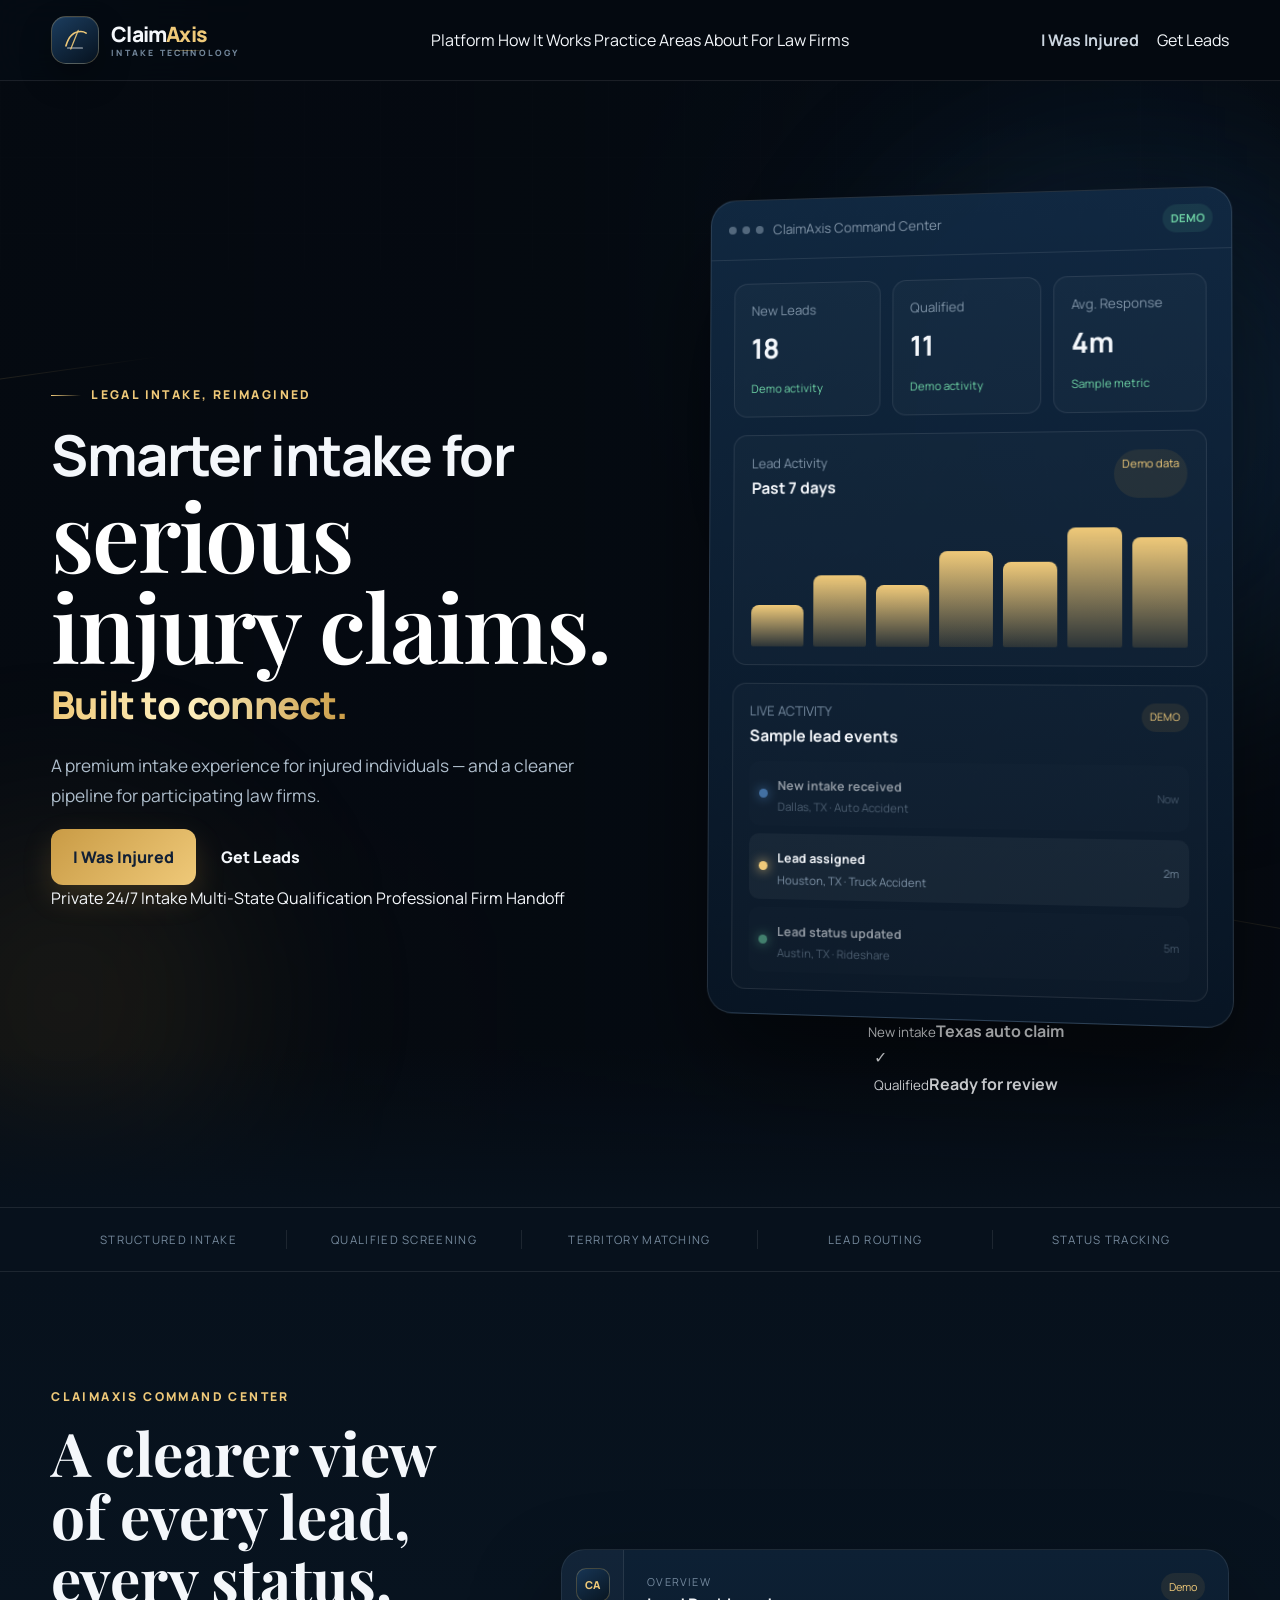
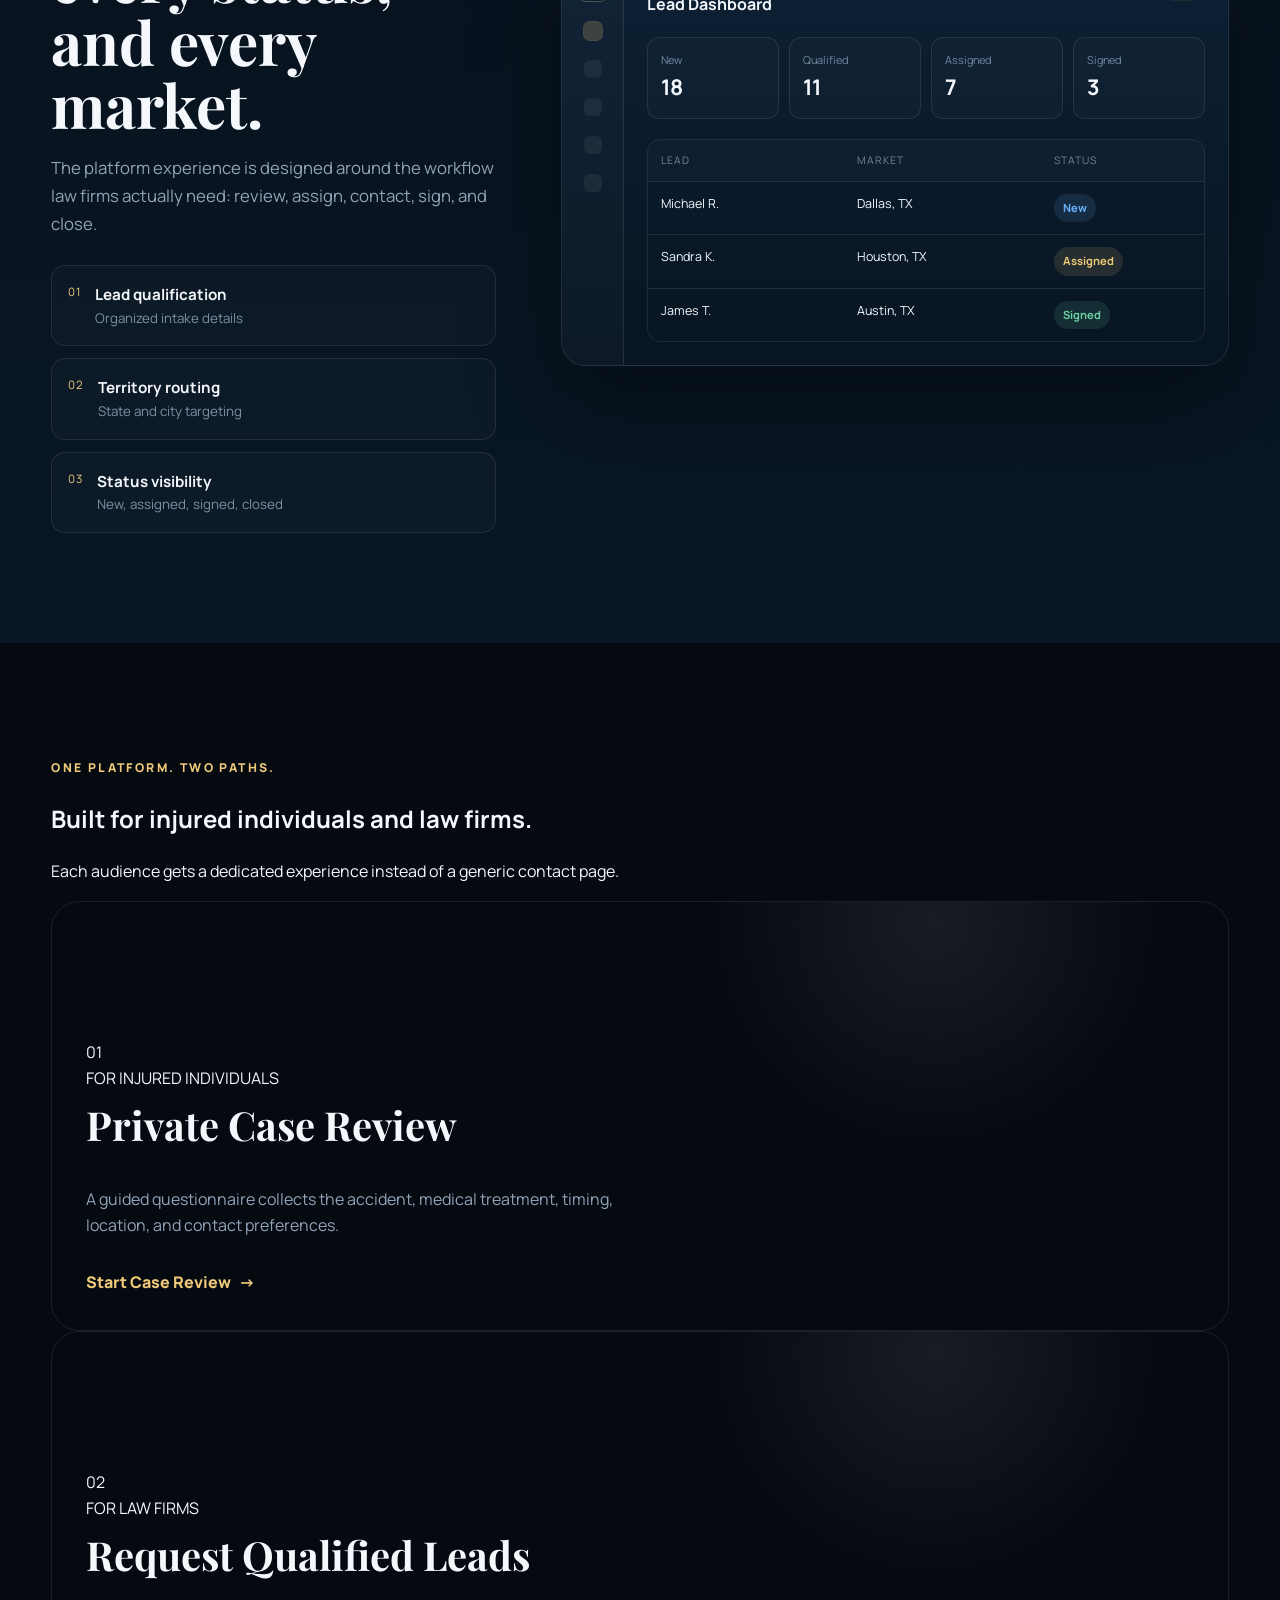
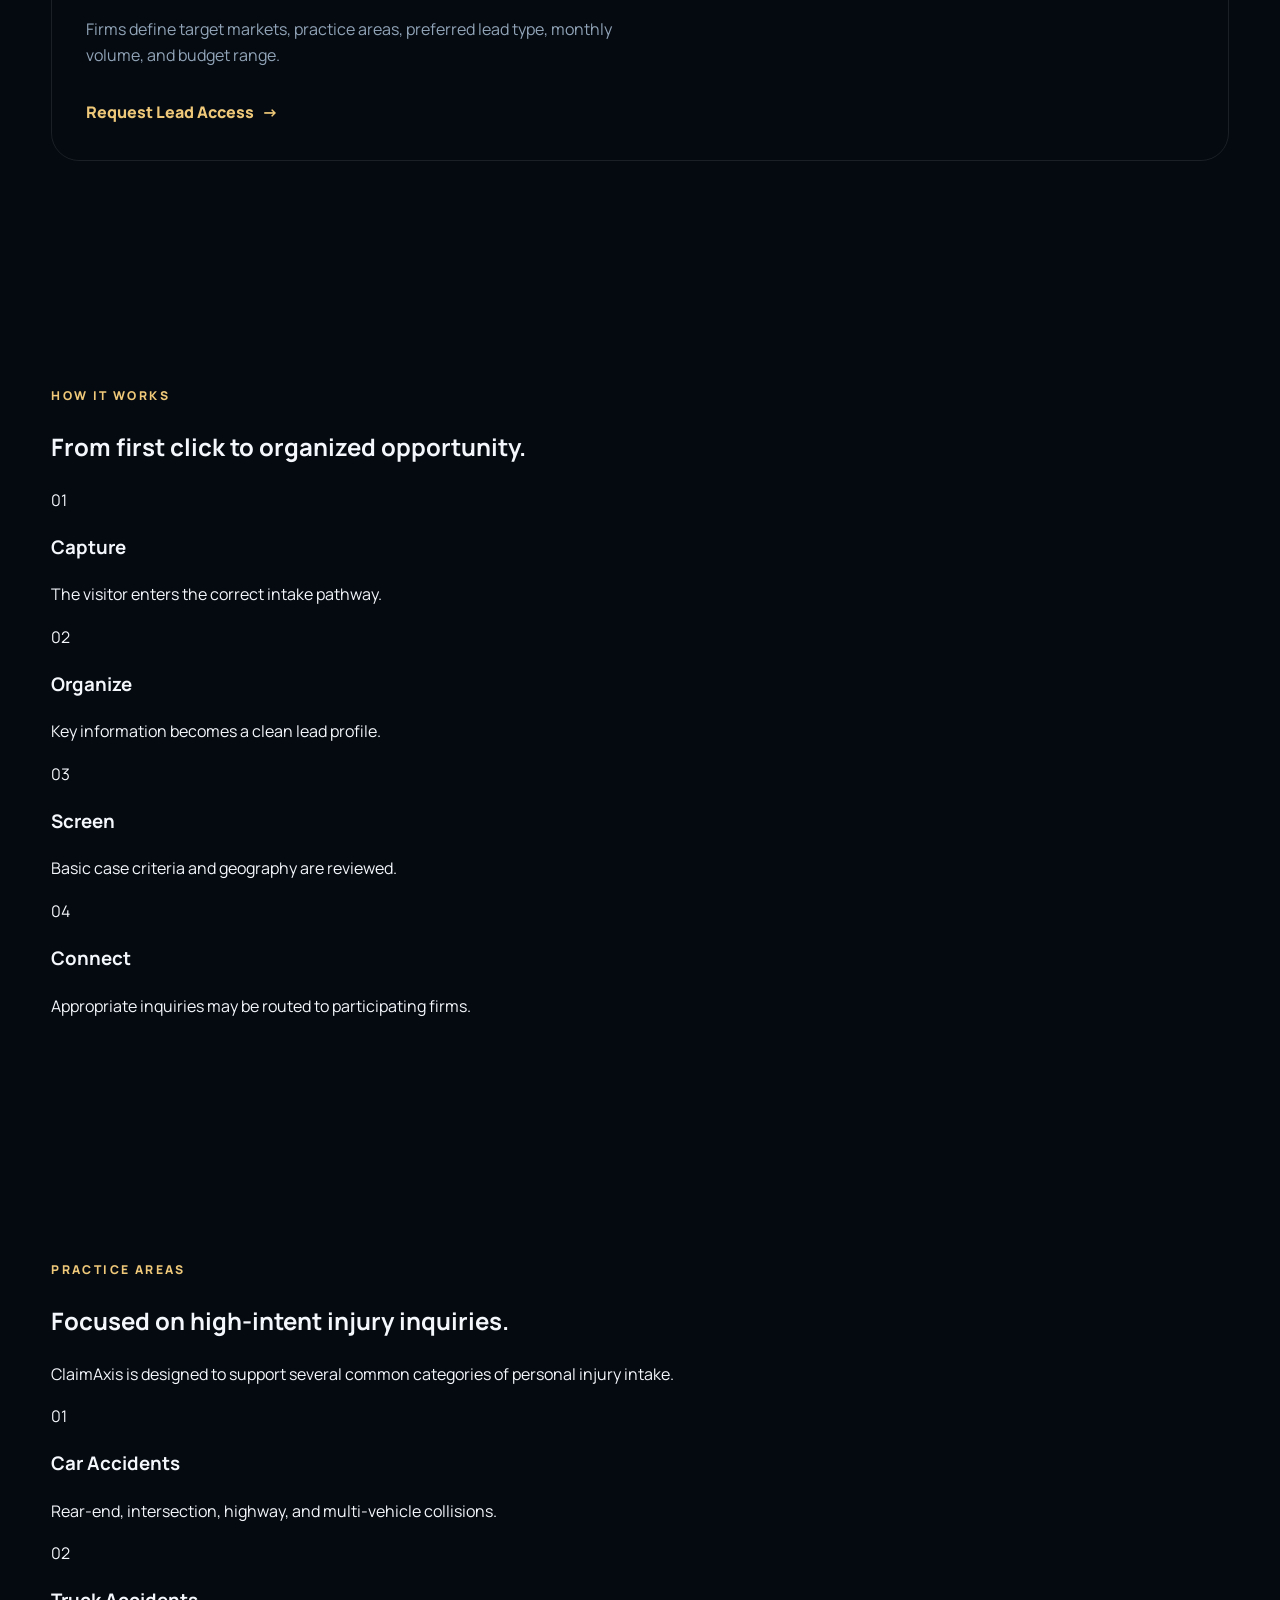
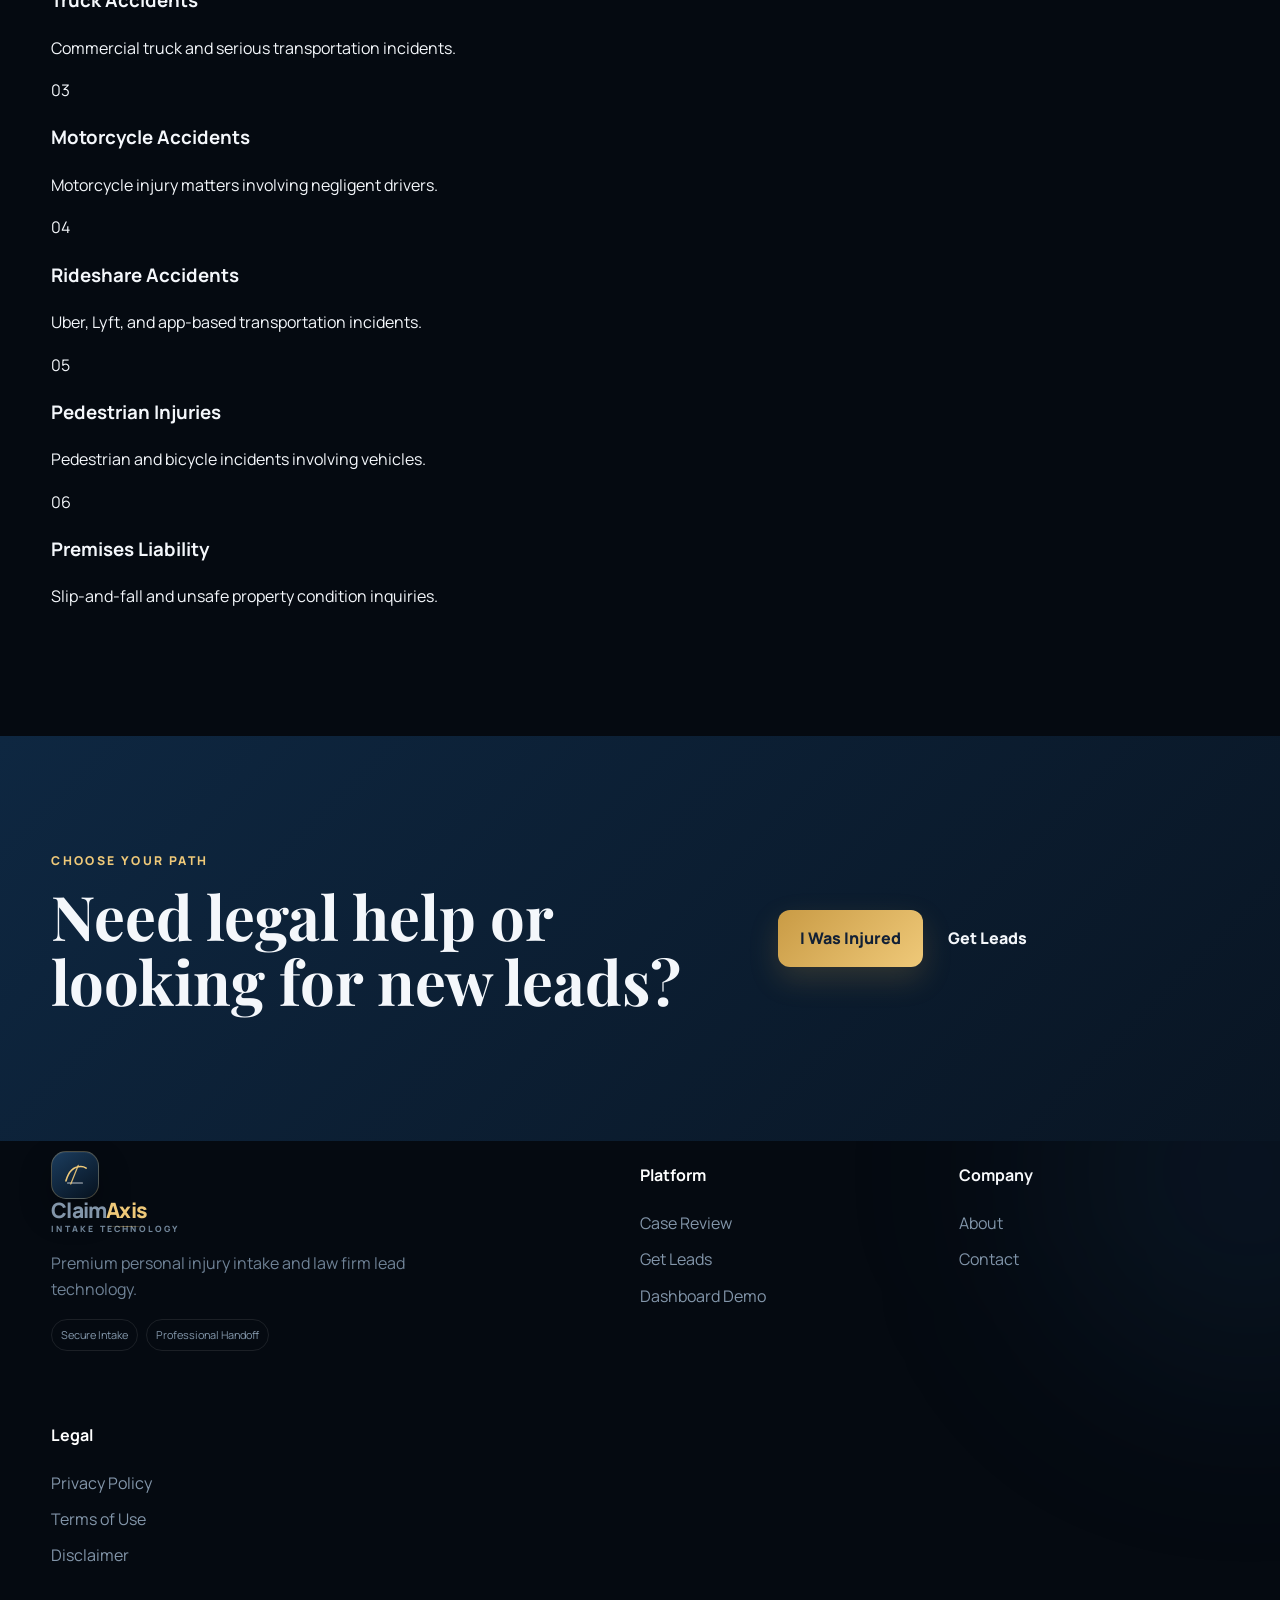
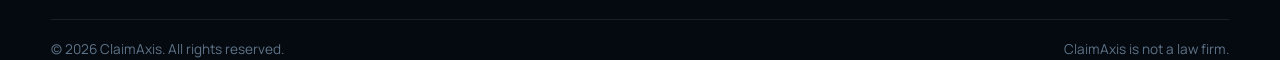
==== index.html @ 07e9a644 "Add files via upload" ====
<!DOCTYPE html>
<html lang="en">
<head>
  <meta charset="UTF-8">
  <meta name="viewport" content="width=device-width, initial-scale=1.0">
  <meta name="description" content="ClaimAxis is a premium personal injury intake and law firm lead platform.">
  <title>ClaimAxis | Intelligent Injury Intake</title>
  <link rel="icon" href="favicon.svg" type="image/svg+xml">
  <link rel="preconnect" href="https://fonts.googleapis.com">
  <link rel="preconnect" href="https://fonts.gstatic.com" crossorigin>
  <link href="https://fonts.googleapis.com/css2?family=Manrope:wght@400;500;600;700;800&family=Playfair+Display:wght@600;700&display=swap" rel="stylesheet">
  <link rel="stylesheet" href="styles.css">
</head>
<body>
  <div class="noise"></div>
  <div class="cursor-glow"></div>

  <header class="header">
    <div class="container nav">
      <a class="brand" href="index.html">
        <span class="brand-mark logo-signature" aria-hidden="true">
          <svg viewBox="0 0 64 64" role="img">
            <path d="M15 43C20 25 29 16 43 16c4 0 7 1 10 3" />
            <path d="M18 47h28" />
            <path d="M38 14 24 49" />
          </svg>
        </span>
        <span class="brand-lockup">
          <span class="brand-name">Claim<span>Axis</span></span>
          <small>INTAKE TECHNOLOGY</small>
        </span>
      </a>

      <nav class="nav-links" id="mainNav">
        <a href="#platform">Platform</a>
        <a href="#how">How It Works</a>
        <a href="#areas">Practice Areas</a>
        <a href="about.html">About</a>
        <a href="get-leads.html">For Law Firms</a>
      </nav>

      <div class="nav-actions">
        <a class="text-link" href="injury-help.html">I Was Injured</a>
        <a class="pill desktop-pill" href="get-leads.html">Get Leads</a>
        <button class="menu-toggle" id="menuToggle" aria-label="Open menu" aria-expanded="false">
          <span></span><span></span><span></span>
        </button>
      </div>
    </div>
  </header>

  <div class="mobile-menu" id="mobileMenu">
    <a href="#platform">Platform</a>
    <a href="#how">How It Works</a>
    <a href="#areas">Practice Areas</a>
    <a href="about.html">About</a>
    <a href="get-leads.html">For Law Firms</a>
    <div class="mobile-menu-actions">
      <a class="btn outline" href="injury-help.html">I Was Injured</a>
      <a class="btn gold" href="get-leads.html">Get Leads</a>
    </div>
  </div>

  <main>
    <section class="hero hero-v6">
      <div class="hero-grid-bg"></div>
      <div class="orb orb-a"></div>
      <div class="orb orb-b"></div>
      <div class="moving-beam beam-a"></div>
      <div class="moving-beam beam-b"></div>

      <div class="container hero-layout">
        <div class="hero-copy reveal">
          <span class="eyebrow">LEGAL INTAKE, REIMAGINED</span>
          <h1 class="hero-title-v7">
            <span class="hero-line-small">Smarter intake for</span>
            <span class="hero-line-serif">serious injury claims.</span>
            <span class="hero-line-accent">Built to connect.</span>
          </h1>
          <p class="hero-sub-v7">
            A premium intake experience for injured individuals — and a cleaner pipeline for participating law firms.
          </p>

          <div class="hero-actions">
            <a class="btn gold" href="injury-help.html">I Was Injured</a>
            <a class="btn glass" href="get-leads.html">Get Leads</a>
          </div>

          <div class="trust-row">
            <span>Private 24/7 Intake</span>
            <span>Multi-State Qualification</span>
            <span>Professional Firm Handoff</span>
          </div>
        </div>

        <div class="hero-product reveal delay-1">
          <div class="dashboard-preview dashboard-preview-v6">
            <div class="preview-top">
              <div class="preview-dots"><i></i><i></i><i></i></div>
              <span>ClaimAxis Command Center</span>
              <b>DEMO</b>
            </div>

            <div class="preview-body">
              <div class="stats">
                <article><small>New Leads</small><strong data-counter="18">0</strong><span>Demo activity</span></article>
                <article><small>Qualified</small><strong data-counter="11">0</strong><span>Demo activity</span></article>
                <article><small>Avg. Response</small><strong>4m</strong><span>Sample metric</span></article>
              </div>

              <div class="analytics-card">
                <div class="analytics-head">
                  <div><small>Lead Activity</small><strong>Past 7 days</strong></div>
                  <span>Demo data</span>
                </div>
                <div class="bars">
                  <i style="height:33%"></i><i style="height:56%"></i><i style="height:48%"></i>
                  <i style="height:74%"></i><i style="height:66%"></i><i style="height:92%"></i><i style="height:84%"></i>
                </div>
              </div>

              <div class="live-feed">
                <div class="feed-head">
                  <div><small>LIVE ACTIVITY</small><strong>Sample lead events</strong></div>
                  <span class="demo-pill">DEMO</span>
                </div>
                <div class="feed-list" id="feedList">
                  <div class="feed-item active">
                    <span class="feed-dot blue"></span>
                    <div><strong>New intake received</strong><small>Dallas, TX · Auto Accident</small></div>
                    <time>Now</time>
                  </div>
                  <div class="feed-item">
                    <span class="feed-dot gold"></span>
                    <div><strong>Lead assigned</strong><small>Houston, TX · Truck Accident</small></div>
                    <time>2m</time>
                  </div>
                  <div class="feed-item">
                    <span class="feed-dot green"></span>
                    <div><strong>Lead status updated</strong><small>Austin, TX · Rideshare</small></div>
                    <time>5m</time>
                  </div>
                </div>
              </div>
            </div>
          </div>

          <div class="float-card fc-1">
            <span class="live-dot"></span>
            <div><small>New intake</small><strong>Texas auto claim</strong></div>
          </div>
          <div class="float-card fc-2">
            <span class="check">✓</span>
            <div><small>Qualified</small><strong>Ready for review</strong></div>
          </div>
        </div>
      </div>
    </section>

    <section class="trust-strip">
      <div class="container trust-grid">
        <span>Structured Intake</span>
        <span>Qualified Screening</span>
        <span>Territory Matching</span>
        <span>Lead Routing</span>
        <span>Status Tracking</span>
      </div>
    </section>

    <section class="section command-section">
      <div class="container command-grid">
        <div class="command-copy reveal">
          <span class="eyebrow">CLAIMAXIS COMMAND CENTER</span>
          <h2>A clearer view of every lead, every status, and every market.</h2>
          <p>
            The platform experience is designed around the workflow law firms actually need: review, assign, contact, sign, and close.
          </p>
          <div class="command-points">
            <div><span>01</span><strong>Lead qualification</strong><small>Organized intake details</small></div>
            <div><span>02</span><strong>Territory routing</strong><small>State and city targeting</small></div>
            <div><span>03</span><strong>Status visibility</strong><small>New, assigned, signed, closed</small></div>
          </div>
        </div>

        <div class="command-window reveal delay-1">
          <div class="command-sidebar">
            <div class="command-logo">CA</div>
            <i class="active"></i><i></i><i></i><i></i><i></i>
          </div>
          <div class="command-main">
            <div class="command-head">
              <div><small>OVERVIEW</small><strong>Lead Dashboard</strong></div>
              <span>Demo</span>
            </div>
            <div class="command-stats">
              <article><small>New</small><strong>18</strong></article>
              <article><small>Qualified</small><strong>11</strong></article>
              <article><small>Assigned</small><strong>7</strong></article>
              <article><small>Signed</small><strong>3</strong></article>
            </div>
            <div class="command-table">
              <div class="command-row head"><span>Lead</span><span>Market</span><span>Status</span></div>
              <div class="command-row"><span>Michael R.</span><span>Dallas, TX</span><b class="status blue">New</b></div>
              <div class="command-row"><span>Sandra K.</span><span>Houston, TX</span><b class="status gold">Assigned</b></div>
              <div class="command-row"><span>James T.</span><span>Austin, TX</span><b class="status green">Signed</b></div>
            </div>
          </div>
        </div>
      </div>
    </section>

    <section id="platform" class="section platform-section">
      <div class="container">
        <div class="section-heading centered reveal">
          <span class="eyebrow">ONE PLATFORM. TWO PATHS.</span>
          <h2>Built for injured individuals and law firms.</h2>
          <p>Each audience gets a dedicated experience instead of a generic contact page.</p>
        </div>

        <div class="paths">
          <article class="path-card path-injured reveal">
            <span class="path-index">01</span>
            <div class="path-kicker">FOR INJURED INDIVIDUALS</div>
            <h3>Private Case Review</h3>
            <p>A guided questionnaire collects the accident, medical treatment, timing, location, and contact preferences.</p>
            <a href="injury-help.html">Start Case Review <span>→</span></a>
          </article>

          <article class="path-card path-firms reveal delay-1">
            <span class="path-index">02</span>
            <div class="path-kicker">FOR LAW FIRMS</div>
            <h3>Request Qualified Leads</h3>
            <p>Firms define target markets, practice areas, preferred lead type, monthly volume, and budget range.</p>
            <a href="get-leads.html">Request Lead Access <span>→</span></a>
          </article>
        </div>
      </div>
    </section>

    <section id="how" class="section process-section">
      <div class="container">
        <div class="section-heading reveal">
          <span class="eyebrow">HOW IT WORKS</span>
          <h2>From first click to organized opportunity.</h2>
        </div>

        <div class="process">
          <article class="reveal"><span>01</span><h3>Capture</h3><p>The visitor enters the correct intake pathway.</p></article>
          <article class="reveal delay-1"><span>02</span><h3>Organize</h3><p>Key information becomes a clean lead profile.</p></article>
          <article class="reveal delay-2"><span>03</span><h3>Screen</h3><p>Basic case criteria and geography are reviewed.</p></article>
          <article class="reveal delay-3"><span>04</span><h3>Connect</h3><p>Appropriate inquiries may be routed to participating firms.</p></article>
        </div>
      </div>
    </section>

    <section id="areas" class="section practice-section">
      <div class="container">
        <div class="section-heading split">
          <div><span class="eyebrow">PRACTICE AREAS</span><h2>Focused on high-intent injury inquiries.</h2></div>
          <p>ClaimAxis is designed to support several common categories of personal injury intake.</p>
        </div>

        <div class="practice-grid">
          <article><span>01</span><h3>Car Accidents</h3><p>Rear-end, intersection, highway, and multi-vehicle collisions.</p></article>
          <article><span>02</span><h3>Truck Accidents</h3><p>Commercial truck and serious transportation incidents.</p></article>
          <article><span>03</span><h3>Motorcycle Accidents</h3><p>Motorcycle injury matters involving negligent drivers.</p></article>
          <article><span>04</span><h3>Rideshare Accidents</h3><p>Uber, Lyft, and app-based transportation incidents.</p></article>
          <article><span>05</span><h3>Pedestrian Injuries</h3><p>Pedestrian and bicycle incidents involving vehicles.</p></article>
          <article><span>06</span><h3>Premises Liability</h3><p>Slip-and-fall and unsafe property condition inquiries.</p></article>
        </div>
      </div>
    </section>

    <section class="section final-cta">
      <div class="container cta-box reveal">
        <div><span class="eyebrow">CHOOSE YOUR PATH</span><h2>Need legal help or looking for new leads?</h2></div>
        <div class="hero-actions">
          <a class="btn gold" href="injury-help.html">I Was Injured</a>
          <a class="btn glass" href="get-leads.html">Get Leads</a>
        </div>
      </div>
    </section>
  </main>

  <footer class="footer footer-v6">
    <div class="container footer-grid">
      <div>
        <a class="brand footer-brand" href="index.html">
          <span class="brand-mark logo-signature" aria-hidden="true">
            <svg viewBox="0 0 64 64"><path d="M15 43C20 25 29 16 43 16c4 0 7 1 10 3"/><path d="M18 47h28"/><path d="M38 14 24 49"/></svg>
          </span>
          <span class="brand-lockup"><span class="brand-name">Claim<span>Axis</span></span><small>INTAKE TECHNOLOGY</small></span>
        </a>
        <p>Premium personal injury intake and law firm lead technology.</p>
        <div class="footer-badges"><span>Secure Intake</span><span>Professional Handoff</span></div>
      </div>
      <div><h4>Platform</h4><a href="case-review.html">Case Review</a><a href="get-leads.html">Get Leads</a><a href="dashboard.html">Dashboard Demo</a></div>
      <div><h4>Company</h4><a href="about.html">About</a><a href="contact.html">Contact</a></div>
      <div><h4>Legal</h4><a href="privacy.html">Privacy Policy</a><a href="terms.html">Terms of Use</a><a href="disclaimer.html">Disclaimer</a></div>
    </div>
    <div class="container footer-bottom"><span>© 2026 ClaimAxis. All rights reserved.</span><span>ClaimAxis is not a law firm.</span></div>
  </footer>

  <script src="main.js"></script>
</body>
</html>
---- styles.css ----
:root{
  --bg:#050a11;
  --bg2:#08131f;
  --panel:#0c1c2d;
  --panel2:#10263d;
  --gold:#c99b45;
  --gold2:#efc979;
  --text:#f4f7fb;
  --muted:#91a4b7;
  --line:rgba(255,255,255,.09);
  --green:#6dd2a4;
  --blue:#6db2ff;
  --purple:#d3a1ff;
}
*{box-sizing:border-box}
html{scroll-behavior:smooth}
body{margin:0;background:var(--bg);color:var(--text);font-family:Manrope,Arial,sans-serif;line-height:1.65;overflow-x:hidden}
a{text-decoration:none;color:inherit}
button,input,select,textarea{font:inherit}
.container{width:min(1180px,92%);margin:auto}
.page-noise{position:fixed;inset:0;pointer-events:none;opacity:.035;z-index:100;background-image:url("data:image/svg+xml,%3Csvg viewBox='0 0 160 160' xmlns='http://www.w3.org/2000/svg'%3E%3Cfilter id='n'%3E%3CfeTurbulence type='fractalNoise' baseFrequency='.8' numOctaves='4' stitchTiles='stitch'/%3E%3C/filter%3E%3Crect width='100%25' height='100%25' filter='url(%23n)' opacity='.75'/%3E%3C/svg%3E")}
.site-header{position:sticky;top:0;z-index:50;background:rgba(5,10,17,.72);backdrop-filter:blur(18px);border-bottom:1px solid var(--line)}
.nav{height:80px;display:flex;align-items:center;justify-content:space-between;gap:24px}
.brand{display:flex;align-items:center;gap:12px}
.brand-symbol{width:44px;height:44px;border-radius:13px;display:grid;place-items:center;background:linear-gradient(145deg,#1b3757,#091521);border:1px solid rgba(239,201,121,.28);color:var(--gold2);font-weight:800;letter-spacing:-1px;box-shadow:0 12px 28px rgba(0,0,0,.3)}
.brand-word{font-size:1.35rem;font-weight:800;letter-spacing:-.6px}
.brand-word span{color:var(--gold2)}
.desktop-nav{display:flex;gap:28px;color:#c4cfdb;font-weight:600}
.desktop-nav a:hover,.text-link:hover{color:var(--gold2)}
.nav-actions{display:flex;align-items:center;gap:18px}
.text-link{color:#cbd5df;font-weight:700}
.pill-btn{padding:11px 17px;border:1px solid rgba(239,201,121,.42);border-radius:999px;color:var(--gold2);font-weight:800}
.hero-v3{position:relative;min-height:850px;display:flex;align-items:center;overflow:hidden;background:
linear-gradient(90deg,rgba(5,10,17,.98),rgba(5,10,17,.74)),
radial-gradient(circle at 78% 18%,rgba(38,91,144,.3),transparent 30%),
radial-gradient(circle at 18% 85%,rgba(201,155,69,.12),transparent 24%)}
.hero-mesh{position:absolute;inset:0;opacity:.18;background-image:linear-gradient(rgba(255,255,255,.03) 1px,transparent 1px),linear-gradient(90deg,rgba(255,255,255,.03) 1px,transparent 1px);background-size:80px 80px;mask-image:linear-gradient(to bottom,black,transparent 90%)}
.hero-line{position:absolute;border-radius:50%;border:1px solid rgba(239,201,121,.12)}
.line-1{width:700px;height:700px;right:-180px;top:70px}
.line-2{width:460px;height:460px;right:-60px;top:190px}
.hero-layout{position:relative;z-index:2;display:grid;grid-template-columns:1.05fr .95fr;gap:65px;align-items:center;padding:100px 0}
.eyebrow{font-size:.76rem;font-weight:800;letter-spacing:2.4px;color:var(--gold2)}
.hero-content h1,.lead-copy h1,.review-copy h1{font-family:"Playfair Display",serif;font-size:clamp(3.6rem,6.5vw,6.4rem);line-height:.98;letter-spacing:-2px;margin:14px 0 26px}
.hero-content p,.lead-copy p,.review-copy p{font-size:1.15rem;color:#b8c6d4;max-width:760px}
.hero-buttons{display:flex;gap:14px;flex-wrap:wrap;margin:30px 0}
.btn{display:inline-flex;align-items:center;justify-content:center;border:0;border-radius:12px;padding:15px 22px;font-weight:800;cursor:pointer;transition:.25s}
.btn:hover{transform:translateY(-3px)}
.btn.gold{background:linear-gradient(135deg,var(--gold),var(--gold2));color:#122035;box-shadow:0 12px 30px rgba(201,155,69,.2)}
.btn.outline{background:rgba(255,255,255,.03);border:1px solid rgba(255,255,255,.14);color:#fff}
.btn.back{background:rgba(255,255,255,.05);color:#d8e2ec}
.full{width:100%}
.hero-trust{display:flex;gap:28px;flex-wrap:wrap;color:#8295a8;font-size:.86rem}
.hero-trust span:before{content:"•";color:var(--gold2);margin-right:8px}
.hero-product{position:relative;min-height:520px;display:grid;place-items:center}
.product-shell{width:min(540px,100%);border-radius:24px;overflow:hidden;background:linear-gradient(180deg,rgba(16,40,65,.96),rgba(7,20,35,.98));border:1px solid rgba(255,255,255,.11);box-shadow:0 45px 100px rgba(0,0,0,.45)}
.product-topbar{display:flex;align-items:center;gap:10px;padding:15px 18px;border-bottom:1px solid var(--line)}
.dot-group{display:flex;gap:6px}.dot-group i{width:8px;height:8px;border-radius:50%;background:#50667c}
.product-topbar span{color:#7f92a5;font-size:.85rem}.product-topbar b{margin-left:auto;font-size:.72rem;color:var(--green);background:rgba(109,210,164,.1);padding:5px 8px;border-radius:999px}
.product-body{padding:24px}
.metric-row{display:grid;grid-template-columns:repeat(3,1fr);gap:12px}
.metric-row article{padding:17px;border:1px solid var(--line);border-radius:14px;background:rgba(255,255,255,.025)}
.metric-row small{display:block;color:#7d91a5}.metric-row strong{display:block;font-size:1.7rem;margin:3px 0}.metric-row span{font-size:.74rem;color:var(--green)}
.chart-panel{margin-top:18px;padding:18px;border:1px solid var(--line);border-radius:14px;background:rgba(255,255,255,.02)}
.chart-head{display:flex;justify-content:space-between;align-items:start}.chart-head small,.chart-head strong{display:block}.chart-head small{color:#7d91a5}.badge{font-size:.7rem;color:var(--gold2);background:rgba(201,155,69,.1);padding:5px 8px;border-radius:999px}
.chart-bars{height:130px;display:flex;align-items:end;gap:10px;margin-top:18px}
.chart-bars i{flex:1;background:linear-gradient(180deg,var(--gold2),rgba(201,155,69,.15));border-radius:8px 8px 2px 2px}
.mini-table{margin-top:18px;border:1px solid var(--line);border-radius:14px;overflow:hidden}
.mini-row{display:grid;grid-template-columns:1.2fr 1fr .8fr;padding:13px 15px;border-bottom:1px solid var(--line);font-size:.86rem}.mini-row:last-child{border-bottom:0}.mini-row.head{background:rgba(255,255,255,.02);color:#6f8397;font-size:.72rem;text-transform:uppercase;letter-spacing:1px}
.status{display:inline-flex;width:max-content;padding:5px 9px;border-radius:999px;font-size:.7rem}.status.blue{background:rgba(109,178,255,.12);color:var(--blue)}.status.gold{background:rgba(239,201,121,.12);color:var(--gold2)}.status.green{background:rgba(109,210,164,.12);color:var(--green)}.status.purple{background:rgba(211,161,255,.12);color:var(--purple)}
.floating-panel{position:absolute;z-index:4;display:flex;align-items:center;gap:12px;padding:14px 17px;border-radius:15px;background:rgba(10,27,45,.9);border:1px solid var(--line);backdrop-filter:blur(16px);box-shadow:0 20px 45px rgba(0,0,0,.35)}
.floating-panel small{display:block;color:#7b8fa3}.floating-panel strong{font-size:.88rem}.fp-1{left:-25px;top:100px}.fp-2{right:-15px;bottom:85px}
.pulse{width:10px;height:10px;border-radius:50%;background:var(--green);box-shadow:0 0 15px var(--green)}.mini-check{width:28px;height:28px;border-radius:50%;display:grid;place-items:center;background:rgba(201,155,69,.13);color:var(--gold2)}
.logo-strip{background:#07111c;border-top:1px solid var(--line);border-bottom:1px solid var(--line)}
.strip-items{display:grid;grid-template-columns:repeat(5,1fr);padding:22px 0}.strip-items span{text-align:center;color:#768a9d;font-size:.74rem;letter-spacing:1.4px;text-transform:uppercase;border-right:1px solid var(--line)}.strip-items span:last-child{border-right:0}
.section{padding:110px 0}
.platform-v3{background:linear-gradient(180deg,#091522,#0b1d2f)}
.process-v3{background:#06101a}
.practice-v3{background:linear-gradient(180deg,#081522,#0b1b2b)}
.section-title{max-width:820px;margin-bottom:55px}.section-title.centered{text-align:center;margin-left:auto;margin-right:auto}.section-title h2,.cta-box h2{font-family:"Playfair Display",serif;font-size:clamp(2.6rem,4.8vw,4.4rem);line-height:1.05;margin:12px 0 18px}.section-title p{color:var(--muted)}
.section-title.split{max-width:none;display:grid;grid-template-columns:1.15fr .85fr;gap:70px;align-items:end}.section-title.split p{margin:0}
.split-paths{display:grid;grid-template-columns:1fr 1fr;gap:24px}
.path-card{position:relative;min-height:430px;border-radius:28px;padding:34px;display:flex;flex-direction:column;justify-content:flex-end;overflow:hidden;border:1px solid var(--line)}
.path-card:before{content:"";position:absolute;inset:0;background:radial-gradient(circle at 75% 5%,rgba(255,255,255,.08),transparent 25%)}
.path-card.injured{background:linear-gradient(145deg,#12304d,#091a2b)}.path-card.firms{background:linear-gradient(145deg,#272118,#111720)}
.path-number{position:absolute;right:30px;top:28px;color:#5f7489}.path-chip{position:absolute;left:30px;top:30px;color:var(--gold2);font-size:.72rem;letter-spacing:2px}.path-card h3{font-family:"Playfair Display",serif;font-size:2.5rem;margin:0 0 12px}.path-card p{color:var(--muted);max-width:540px}.path-card a{color:var(--gold2);font-weight:800;margin-top:15px}.path-card a span{margin-left:5px}
.process-rail{display:grid;grid-template-columns:repeat(4,1fr);gap:18px}.process-rail article{padding:28px;border:1px solid var(--line);border-radius:18px;background:rgba(255,255,255,.02)}.process-rail span{color:var(--gold2);font-size:.72rem;letter-spacing:2px}.process-rail h3{margin:58px 0 10px}.process-rail p{color:var(--muted)}
.practice-cards{display:grid;grid-template-columns:repeat(3,1fr);gap:18px}.practice-cards article{min-height:210px;padding:26px;border:1px solid var(--line);border-radius:18px;background:linear-gradient(180deg,rgba(255,255,255,.025),rgba(255,255,255,.01))}.practice-cards span{color:var(--gold2);font-size:.72rem;letter-spacing:2px}.practice-cards h3{margin:68px 0 8px}.practice-cards p{color:var(--muted);font-size:.92rem}
.final-cta{background:linear-gradient(135deg,#0e2741,#091523)}.cta-box{display:grid;grid-template-columns:1.2fr .8fr;gap:50px;align-items:center}
.site-footer{background:#03070d;border-top:1px solid var(--line);padding:65px 0 22px}.footer-grid{display:grid;grid-template-columns:2fr 1fr 1fr;gap:50px}.footer-grid h4{color:#fff}.footer-grid a{display:block;color:#8396aa;margin:10px 0}.footer-grid p{color:#6f8296;max-width:440px}.footer-bottom{border-top:1px solid var(--line);margin-top:40px;padding-top:18px;display:flex;justify-content:space-between;color:#5f7488;font-size:.85rem}

/* Inner pages */
.inner{background:radial-gradient(circle at 80% 5%,rgba(35,90,144,.18),transparent 28%),#050a11}
.lead-page-v3,.review-page-v3{min-height:100vh}
.lead-hero-v3,.review-hero-v3{position:relative;padding:90px 0}
.lead-glow{position:absolute;width:550px;height:550px;border-radius:50%;background:rgba(37,90,143,.17);filter:blur(100px);right:-150px;top:20px}
.lead-layout,.review-layout{position:relative;display:grid;grid-template-columns:.85fr 1.15fr;gap:65px;align-items:start}
.benefit-list{display:grid;gap:13px;margin:30px 0}.benefit-list div{color:#c0ccd8}.benefit-list span{color:var(--gold2);margin-right:8px}
.contact-card{margin-top:38px;padding:22px;border-left:2px solid var(--gold);background:rgba(255,255,255,.025)}.contact-card small,.contact-card strong,.contact-card a{display:block}.contact-card small{color:#7f93a8}.contact-card a{color:var(--gold2);margin-top:5px}
.form-panel,.wizard-panel{background:linear-gradient(180deg,rgba(15,36,59,.98),rgba(7,22,38,.98));border:1px solid var(--line);border-radius:28px;padding:32px;box-shadow:0 45px 100px rgba(0,0,0,.4)}
.form-kicker{font-size:.72rem;letter-spacing:2px;color:var(--gold2)}.form-panel h2,.form-step h2{font-family:"Playfair Display",serif;font-size:2.25rem;margin:10px 0 24px}
.form-grid{display:grid;grid-template-columns:1fr 1fr;gap:0 15px}
label{display:block;margin-bottom:17px;color:#cbd7e3;font-weight:600}
input,select,textarea{width:100%;margin-top:8px;background:#081726;border:1px solid rgba(255,255,255,.11);color:#fff;border-radius:12px;padding:14px}
input:focus,select:focus,textarea:focus{outline:3px solid rgba(201,155,69,.14);border-color:var(--gold)}
.fine-print{font-size:.76rem;color:#708397}
.success-box{display:none;text-align:center;padding:44px 10px}.success-box>div{width:68px;height:68px;border-radius:50%;display:grid;place-items:center;background:rgba(109,210,164,.12);color:var(--green);font-size:2rem;margin:auto}
.wizard-top{display:flex;justify-content:space-between;align-items:start}.wizard-top small{display:block;color:#7f93a8}.wizard-top strong{display:block}.wizard-top>span{color:var(--gold2);font-weight:800}
.progress{height:8px;background:rgba(255,255,255,.06);border-radius:999px;margin:15px 0 28px;overflow:hidden}.progress i{display:block;height:100%;width:14%;background:linear-gradient(90deg,var(--gold),var(--gold2));transition:.3s}
.form-step{display:none}.form-step.active{display:block}
.choice-grid{display:grid;grid-template-columns:repeat(2,1fr);gap:14px}.choice-grid.two{grid-template-columns:repeat(2,1fr)}.choice-grid input{position:absolute;opacity:0}.choice-grid span{display:block;padding:16px;border:1px solid var(--line);border-radius:13px;text-align:center;background:rgba(255,255,255,.02);cursor:pointer;font-weight:700}.choice-grid input:checked+span{border-color:var(--gold);background:rgba(201,155,69,.11);color:var(--gold2)}
.consent{display:flex;gap:10px;color:#aebdcc;font-size:.9rem}.consent input{width:auto;margin-top:5px}
.wizard-actions{display:flex;justify-content:space-between;gap:12px;margin-top:22px}#prevBtn{visibility:hidden}#submitBtn{display:none;margin-left:auto}

/* Dashboard */
.dashboard{display:grid;grid-template-columns:250px 1fr;min-height:100vh;background:#06101a}
.sidebar{padding:28px 22px;border-right:1px solid var(--line);background:#081522}.sidebar nav{display:grid;gap:8px;margin-top:50px}.sidebar nav a{padding:12px 14px;border-radius:10px;color:#8498ac}.sidebar nav a.active,.sidebar nav a:hover{background:rgba(255,255,255,.05);color:#fff}
.dash-main{padding:38px}.dash-header{display:flex;justify-content:space-between;align-items:center}.dash-header small{color:var(--gold2);letter-spacing:2px}.dash-header h1{margin:5px 0}
.dash-stats{display:grid;grid-template-columns:repeat(4,1fr);gap:16px;margin:30px 0}.dash-stats article{padding:22px;border:1px solid var(--line);border-radius:16px;background:#0b1d30}.dash-stats small,.dash-stats span{display:block;color:#7d92a6}.dash-stats strong{display:block;font-size:2rem;margin:5px 0}
.dash-content{display:grid;grid-template-columns:1.4fr .6fr;gap:18px}.activity-card,.territory-card,.lead-card{padding:24px;border:1px solid var(--line);border-radius:18px;background:#0a1a2b}.dash-card-head{display:flex;justify-content:space-between;align-items:start}.dash-card-head small{color:var(--gold2);letter-spacing:1.5px}.dash-card-head h2{margin:4px 0}.dash-card-head>span{color:#7c91a5}
.big-chart{height:230px;display:flex;align-items:end;gap:14px;margin-top:20px}.big-chart i{flex:1;background:linear-gradient(180deg,var(--gold2),rgba(201,155,69,.12));border-radius:9px 9px 2px 2px}
.territory-list{display:grid;gap:18px;margin-top:25px}.territory-list div{display:flex;justify-content:space-between;padding-bottom:14px;border-bottom:1px solid var(--line)}.territory-list span{color:#8da1b5}.territory-list strong{color:var(--gold2)}
.lead-card{margin-top:18px}.dash-card-head button{background:transparent;border:1px solid var(--line);color:#fff;padding:9px 13px;border-radius:9px}.dash-table{margin-top:15px}.dash-row{display:grid;grid-template-columns:1.2fr 1fr 1fr .8fr .8fr;padding:14px;border-bottom:1px solid var(--line)}.dash-row.head{color:#74899e;font-size:.78rem;text-transform:uppercase;letter-spacing:1px}

/* Motion */
.reveal{opacity:0;transform:translateY(22px);transition:opacity .8s ease,transform .8s ease}.reveal.visible{opacity:1;transform:none}.delay-1{transition-delay:.12s}.delay-2{transition-delay:.24s}.delay-3{transition-delay:.36s}

@media(max-width:900px){
  .desktop-nav{display:none}
  .hero-layout,.lead-layout,.review-layout,.cta-box,.section-title.split{grid-template-columns:1fr}
  .split-paths,.process-rail,.practice-cards{grid-template-columns:repeat(2,1fr)}
  .strip-items{grid-template-columns:repeat(2,1fr)}
  .hero-product{margin-top:20px}
  .dashboard{grid-template-columns:1fr}.sidebar{display:none}.dash-stats{grid-template-columns:repeat(2,1fr)}.dash-content{grid-template-columns:1fr}
}
@media(max-width:620px){
  .nav-actions .text-link{display:none}
  .hero-v3{min-height:auto}.hero-layout{padding-top:70px}
  .hero-content h1,.lead-copy h1,.review-copy h1{font-size:3.15rem}
  .hero-buttons .btn{width:100%}
  .split-paths,.process-rail,.practice-cards,.form-grid,.choice-grid,.choice-grid.two,.footer-grid,.dash-stats{grid-template-columns:1fr}
  .strip-items{grid-template-columns:1fr}.strip-items span{border-right:0;border-bottom:1px solid var(--line);padding:10px}
  .floating-panel{display:none}
  .metric-row{grid-template-columns:1fr}
  .footer-bottom{flex-direction:column;gap:8px}
  .dash-main{padding:20px}.dash-row{grid-template-columns:1.2fr 1fr .8fr}.dash-row span:nth-child(3),.dash-row span:nth-child(5){display:none}
}


/* V4 refinements */
body{background:#050a11}
.cursor-glow{position:fixed;width:260px;height:260px;border-radius:50%;background:rgba(68,129,190,.08);filter:blur(70px);pointer-events:none;z-index:0;transform:translate(-50%,-50%)}
.header{position:sticky;top:0;z-index:50;background:rgba(5,10,17,.72);backdrop-filter:blur(18px);border-bottom:1px solid var(--line)}
.hero{position:relative;min-height:860px;display:flex;align-items:center;overflow:hidden;background:linear-gradient(90deg,rgba(5,10,17,.99),rgba(5,10,17,.76)),radial-gradient(circle at 78% 18%,rgba(38,91,144,.32),transparent 30%),radial-gradient(circle at 18% 85%,rgba(201,155,69,.13),transparent 24%)}
.hero-grid-bg{position:absolute;inset:0;opacity:.16;background-image:linear-gradient(rgba(255,255,255,.03) 1px,transparent 1px),linear-gradient(90deg,rgba(255,255,255,.03) 1px,transparent 1px);background-size:76px 76px;mask-image:linear-gradient(to bottom,black,transparent 90%)}
.orb{position:absolute;border-radius:50%;filter:blur(95px)}.orb-a{width:520px;height:520px;background:rgba(35,90,144,.22);right:-120px;top:90px}.orb-b{width:350px;height:350px;background:rgba(201,155,69,.1);left:-110px;bottom:30px}
.hero-layout{position:relative;z-index:2;display:grid;grid-template-columns:1.05fr .95fr;gap:70px;align-items:center;padding:110px 0}
.dashboard-preview{width:min(550px,100%);border-radius:26px;overflow:hidden;background:linear-gradient(180deg,rgba(16,40,65,.97),rgba(7,20,35,.99));border:1px solid rgba(255,255,255,.12);box-shadow:0 50px 110px rgba(0,0,0,.48)}
.preview-top{display:flex;align-items:center;gap:10px;padding:16px 18px;border-bottom:1px solid var(--line)}.preview-dots{display:flex;gap:6px}.preview-dots i{width:8px;height:8px;border-radius:50%;background:#53687d}.preview-top span{color:#8093a6;font-size:.84rem}.preview-top b{margin-left:auto;color:var(--green);font-size:.7rem;background:rgba(109,210,164,.1);padding:5px 8px;border-radius:999px}
.preview-body{padding:24px}.stats{display:grid;grid-template-columns:repeat(3,1fr);gap:12px}.stats article{padding:17px;border:1px solid var(--line);border-radius:14px;background:rgba(255,255,255,.025)}.stats small{display:block;color:#7d91a5}.stats strong{display:block;font-size:1.75rem;margin:3px 0}.stats span{font-size:.72rem;color:var(--green)}
.analytics-card{margin-top:18px;padding:18px;border:1px solid var(--line);border-radius:14px;background:rgba(255,255,255,.02)}.analytics-head{display:flex;justify-content:space-between}.analytics-head small,.analytics-head strong{display:block}.analytics-head small{color:#7d91a5}.analytics-head span{color:var(--gold2);font-size:.7rem;background:rgba(201,155,69,.1);padding:5px 8px;border-radius:999px}
.bars{height:130px;display:flex;align-items:end;gap:10px;margin-top:18px}.bars i{flex:1;background:linear-gradient(180deg,var(--gold2),rgba(201,155,69,.15));border-radius:8px 8px 2px 2px;animation:barRise 1.1s ease both}
@keyframes barRise{from{height:0}}
.preview-table{margin-top:18px;border:1px solid var(--line);border-radius:14px;overflow:hidden}.p-row{display:grid;grid-template-columns:1.2fr 1fr .8fr;padding:13px 15px;border-bottom:1px solid var(--line);font-size:.85rem}.p-row:last-child{border-bottom:0}.p-row.head{background:rgba(255,255,255,.02);color:#6f8397;font-size:.7rem;text-transform:uppercase;letter-spacing:1px}
.trust-strip{background:#07111c;border-top:1px solid var(--line);border-bottom:1px solid var(--line)}.trust-grid{display:grid;grid-template-columns:repeat(5,1fr);padding:22px 0}.trust-grid span{text-align:center;color:#768a9d;font-size:.72rem;letter-spacing:1.3px;text-transform:uppercase;border-right:1px solid var(--line)}.trust-grid span:last-child{border-right:0}
.proof-section{background:#06101a}.proof-grid{display:grid;grid-template-columns:1fr 1fr;gap:60px;align-items:center}.proof-copy h2{font-family:"Playfair Display",serif;font-size:clamp(2.5rem,4vw,4rem);line-height:1.05}.proof-copy p{color:var(--muted);margin-bottom:28px}.proof-stack{display:grid;grid-template-columns:1fr 1fr;gap:16px}.proof-stack article{padding:24px;border:1px solid var(--line);border-radius:18px;background:linear-gradient(180deg,rgba(255,255,255,.03),rgba(255,255,255,.015))}.proof-stack small{display:block;color:#7e92a6}.proof-stack strong{display:block;margin-top:7px}
.about-hero,.contact-hero{padding:120px 0;min-height:70vh;display:flex;align-items:center}.about-layout,.contact-layout{display:grid;grid-template-columns:1fr 1fr;gap:70px}.about-layout h1,.contact-layout h1{font-family:"Playfair Display",serif;font-size:clamp(3rem,5vw,5.3rem);line-height:1.02}.about-layout p,.contact-layout p{color:var(--muted);font-size:1.1rem}.contact-panel{padding:30px;border:1px solid var(--line);border-radius:20px;background:linear-gradient(180deg,rgba(255,255,255,.035),rgba(255,255,255,.015))}.contact-panel small,.contact-panel strong,.contact-panel a{display:block}.contact-panel a{font-size:1.25rem;color:var(--gold2);margin-top:6px}.contact-panel hr{border:0;border-top:1px solid var(--line);margin:25px 0}
@media(max-width:900px){.hero-layout,.proof-grid,.about-layout,.contact-layout{grid-template-columns:1fr}.proof-stack{grid-template-columns:1fr 1fr}}
@media(max-width:620px){.trust-grid{grid-template-columns:1fr}.trust-grid span{border-right:0;border-bottom:1px solid var(--line);padding:10px}.stats{grid-template-columns:1fr}.proof-stack{grid-template-columns:1fr}}


/* =========================
   V5 MOBILE-FIRST REFINEMENTS
   ========================= */
.menu-toggle{
  display:none;
  width:44px;
  height:44px;
  padding:10px;
  border:1px solid var(--line);
  border-radius:12px;
  background:rgba(255,255,255,.035);
  cursor:pointer;
}
.menu-toggle span{
  display:block;
  height:2px;
  margin:5px 0;
  background:#fff;
  border-radius:99px;
  transition:.25s ease;
}
.menu-toggle.active span:nth-child(1){transform:translateY(7px) rotate(45deg)}
.menu-toggle.active span:nth-child(2){opacity:0}
.menu-toggle.active span:nth-child(3){transform:translateY(-7px) rotate(-45deg)}

.mobile-menu{
  position:fixed;
  top:80px;
  left:0;
  right:0;
  z-index:49;
  padding:18px 4% 24px;
  background:rgba(5,10,17,.98);
  backdrop-filter:blur(20px);
  border-bottom:1px solid var(--line);
  transform:translateY(-120%);
  opacity:0;
  pointer-events:none;
  transition:.3s ease;
}
.mobile-menu.open{
  transform:translateY(0);
  opacity:1;
  pointer-events:auto;
}
.mobile-menu>a{
  display:block;
  padding:15px 4px;
  border-bottom:1px solid var(--line);
  color:#dce5ee;
  font-weight:700;
}
.mobile-menu-actions{
  display:grid;
  grid-template-columns:1fr 1fr;
  gap:12px;
  margin-top:18px;
}

@media(max-width:900px){
  .nav{height:72px}
  .header{min-height:72px}
  .mobile-menu{top:72px}
  .nav-links{display:none!important}
  .menu-toggle{display:block}
  .desktop-pill{display:none}
  .brand-word{font-size:1.15rem}
  .brand-mark{width:40px;height:40px}

  .hero{min-height:auto}
  .hero-layout{
    grid-template-columns:1fr;
    gap:42px;
    padding:76px 0 72px;
  }
  .hero-copy{
    text-align:left;
  }
  .hero-copy h1{
    font-size:clamp(3rem,11vw,4.8rem);
    line-height:1.02;
    letter-spacing:-1.4px;
  }
  .hero-copy p{
    font-size:1.05rem;
    line-height:1.75;
  }
  .hero-product{
    min-height:auto;
    width:100%;
  }
  .dashboard-preview{
    width:100%;
    transform:none;
  }
  .float-card{display:none!important}

  .trust-row{
    display:grid;
    grid-template-columns:1fr;
    gap:8px;
    margin-top:22px;
  }
  .trust-row span{
    display:flex;
    align-items:center;
  }
  .hero-actions{
    display:grid;
    grid-template-columns:1fr 1fr;
    width:100%;
  }
  .hero-actions .btn{width:100%}

  .section{padding:82px 0}
  .paths,
  .process,
  .practice-grid,
  .proof-grid,
  .cta-box,
  .footer-grid{
    grid-template-columns:1fr!important;
  }
  .path-card{min-height:360px}
  .section-heading.split{
    grid-template-columns:1fr!important;
    gap:18px;
  }
  .proof-stack{grid-template-columns:1fr 1fr}
  .cta-box{gap:24px}
  .cta-box .hero-actions{margin:0}
}

@media(max-width:620px){
  .container{width:min(92%, 680px)}
  .nav-actions .text-link{display:none}
  .hero-layout{padding-top:56px}
  .hero-copy h1{
    font-size:2.85rem;
    line-height:1.05;
    margin-top:16px;
  }
  .eyebrow{
    font-size:.68rem;
    letter-spacing:2px;
  }
  .hero-actions{
    grid-template-columns:1fr;
  }
  .hero-actions .btn{
    min-height:58px;
    font-size:1rem;
  }
  .trust-row{
    font-size:.92rem;
    line-height:1.5;
  }

  .preview-body{padding:16px}
  .preview-top{padding:13px 14px}
  .preview-top span{font-size:.75rem}
  .stats{grid-template-columns:repeat(3,1fr)!important;gap:8px}
  .stats article{padding:12px 9px}
  .stats small{font-size:.66rem}
  .stats strong{font-size:1.35rem}
  .stats span{font-size:.6rem}
  .analytics-card{padding:14px}
  .bars{height:105px;gap:7px}
  .p-row{font-size:.72rem;padding:11px 10px}
  .p-row.head{font-size:.62rem}

  .trust-grid{grid-template-columns:1fr 1fr!important}
  .trust-grid span{
    border-bottom:1px solid var(--line);
    border-right:0!important;
    padding:13px 6px;
    font-size:.63rem;
  }

  .section-heading h2,
  .cta-box h2,
  .proof-copy h2{
    font-size:2.35rem;
  }
  .path-card{
    min-height:325px;
    padding:26px;
  }
  .path-card h3{font-size:2rem}
  .process article{min-height:220px}
  .practice-grid article{min-height:190px}
  .proof-stack{grid-template-columns:1fr}
  .mobile-menu-actions{grid-template-columns:1fr}
  .footer-bottom{flex-direction:column;gap:8px}
}


/* =========================
   V6 SAAS EXPERIENCE
   ========================= */
.logo-premium{
  position:relative;
  display:flex;
  align-items:center;
  justify-content:center;
  gap:1px;
  overflow:hidden;
}
.logo-premium b{font-size:.72rem;letter-spacing:-1px}
.axis-line{
  position:absolute;
  width:2px;
  height:28px;
  background:linear-gradient(180deg,transparent,var(--gold2),transparent);
  transform:rotate(22deg);
  opacity:.8;
}
.hero-v6:after{
  content:"";
  position:absolute;
  inset:auto 0 0;
  height:160px;
  background:linear-gradient(transparent,#07111c);
  pointer-events:none;
}
.moving-beam{
  position:absolute;
  width:420px;
  height:1px;
  background:linear-gradient(90deg,transparent,rgba(239,201,121,.5),transparent);
  filter:blur(.2px);
  opacity:.3;
  animation:beamMove 10s linear infinite;
}
.beam-a{top:27%;left:-20%;transform:rotate(-8deg)}
.beam-b{bottom:24%;right:-20%;transform:rotate(10deg);animation-delay:-4s}
@keyframes beamMove{
  0%{transform:translateX(-10%) rotate(-8deg)}
  50%{transform:translateX(160%) rotate(-8deg)}
  100%{transform:translateX(-10%) rotate(-8deg)}
}
.dashboard-preview-v6{transform:perspective(1200px) rotateY(-5deg) rotateX(1deg)}
.live-feed{
  margin-top:18px;
  padding:17px;
  border:1px solid var(--line);
  border-radius:14px;
  background:rgba(255,255,255,.02);
}
.feed-head{display:flex;justify-content:space-between;align-items:start;margin-bottom:12px}
.feed-head small,.feed-head strong{display:block}
.feed-head small{color:#73889d}
.demo-pill{font-size:.65rem;color:var(--gold2);padding:5px 8px;border-radius:999px;background:rgba(201,155,69,.1)}
.feed-list{display:grid;gap:8px}
.feed-item{
  display:grid;
  grid-template-columns:auto 1fr auto;
  gap:10px;
  align-items:center;
  padding:10px;
  border-radius:10px;
  background:rgba(255,255,255,.018);
  opacity:.55;
  transition:.3s;
}
.feed-item.active{opacity:1;background:rgba(255,255,255,.045)}
.feed-item small{display:block;color:#7c90a4;font-size:.72rem}
.feed-item strong{font-size:.78rem}
.feed-item time{font-size:.68rem;color:#6f8397}
.feed-dot{width:9px;height:9px;border-radius:50%}
.feed-dot.blue{background:var(--blue);box-shadow:0 0 12px var(--blue)}
.feed-dot.gold{background:var(--gold2);box-shadow:0 0 12px var(--gold2)}
.feed-dot.green{background:var(--green);box-shadow:0 0 12px var(--green)}

.command-section{background:linear-gradient(180deg,#07111c,#091725)}
.command-grid{display:grid;grid-template-columns:.8fr 1.2fr;gap:65px;align-items:center}
.command-copy h2{
  font-family:"Playfair Display",serif;
  font-size:clamp(2.6rem,4.7vw,4.5rem);
  line-height:1.05;
  margin:12px 0 18px;
}
.command-copy>p{color:var(--muted);font-size:1.05rem}
.command-points{display:grid;gap:12px;margin-top:28px}
.command-points div{
  display:grid;
  grid-template-columns:auto 1fr;
  gap:0 14px;
  padding:16px;
  border:1px solid var(--line);
  border-radius:14px;
  background:rgba(255,255,255,.02);
}
.command-points span{grid-row:1/3;color:var(--gold2);font-size:.72rem;letter-spacing:1px}
.command-points strong{font-size:.95rem}
.command-points small{color:#7d91a5}

.command-window{
  display:grid;
  grid-template-columns:62px 1fr;
  border-radius:24px;
  overflow:hidden;
  border:1px solid var(--line);
  background:linear-gradient(180deg,#0d2034,#081522);
  box-shadow:0 40px 90px rgba(0,0,0,.38);
}
.command-sidebar{
  display:flex;
  flex-direction:column;
  align-items:center;
  gap:20px;
  padding:18px 0;
  border-right:1px solid var(--line);
  background:rgba(255,255,255,.018);
}
.command-logo{
  width:34px;height:34px;border-radius:10px;display:grid;place-items:center;
  background:linear-gradient(145deg,#173554,#081521);
  color:var(--gold2);font-size:.68rem;font-weight:800;
  border:1px solid rgba(239,201,121,.25)
}
.command-sidebar i{width:18px;height:18px;border-radius:6px;background:rgba(255,255,255,.06)}
.command-sidebar i.active{background:rgba(239,201,121,.2);box-shadow:0 0 0 1px rgba(239,201,121,.25)}
.command-main{padding:23px}
.command-head{display:flex;justify-content:space-between;align-items:start}
.command-head small,.command-head strong{display:block}
.command-head small{color:#758a9f;letter-spacing:1.2px;font-size:.68rem}
.command-head span{font-size:.68rem;color:var(--gold2);background:rgba(201,155,69,.1);padding:5px 8px;border-radius:999px}
.command-stats{display:grid;grid-template-columns:repeat(4,1fr);gap:10px;margin:20px 0}
.command-stats article{padding:13px;border-radius:12px;border:1px solid var(--line);background:rgba(255,255,255,.02)}
.command-stats small{display:block;color:#75899d;font-size:.68rem}
.command-stats strong{font-size:1.35rem}
.command-table{border:1px solid var(--line);border-radius:13px;overflow:hidden}
.command-row{display:grid;grid-template-columns:1fr 1fr .7fr;padding:12px 13px;border-bottom:1px solid var(--line);font-size:.78rem}
.command-row:last-child{border-bottom:0}
.command-row.head{font-size:.65rem;text-transform:uppercase;letter-spacing:1px;color:#71869b;background:rgba(255,255,255,.02)}

.crm-preview-badge{
  display:inline-flex;
  margin:8px 0 4px;
  padding:6px 9px;
  border-radius:999px;
  background:rgba(109,178,255,.1);
  color:var(--blue);
  font-size:.7rem;
  font-weight:700;
}
.firm-summary{
  display:grid;
  grid-template-columns:repeat(3,1fr);
  gap:8px;
  margin:18px 0;
}
.firm-summary div{
  padding:12px;
  border:1px solid var(--line);
  border-radius:12px;
  background:rgba(255,255,255,.02);
}
.firm-summary small,.firm-summary strong{display:block}
.firm-summary small{color:#75899d;font-size:.65rem}
.firm-summary strong{font-size:.77rem;margin-top:3px}

.footer-v6{position:relative;overflow:hidden}
.footer-v6:before{
  content:"";
  position:absolute;
  width:420px;height:420px;border-radius:50%;
  background:rgba(35,90,144,.12);
  filter:blur(100px);
  right:-180px;top:-180px;
}
.footer-badges{display:flex;gap:8px;flex-wrap:wrap;margin-top:16px}
.footer-badges span{
  font-size:.68rem;
  color:#8599ad;
  border:1px solid var(--line);
  border-radius:999px;
  padding:6px 9px;
}

@media(max-width:900px){
  .command-grid{grid-template-columns:1fr}
  .dashboard-preview-v6{transform:none}
}
@media(max-width:620px){
  .command-window{grid-template-columns:48px 1fr}
  .command-main{padding:15px}
  .command-stats{grid-template-columns:repeat(2,1fr)}
  .command-row{grid-template-columns:1fr 1fr .75fr;font-size:.68rem;padding:10px 8px}
  .firm-summary{grid-template-columns:1fr}
  .live-feed{padding:13px}
}


/* =========================
   V7 IDENTITY + HERO REFINEMENT
   ========================= */

.logo-signature{
  width:48px;
  height:48px;
  border-radius:15px;
  display:grid;
  place-items:center;
  background:
    linear-gradient(145deg,rgba(28,62,96,.98),rgba(6,18,31,.98));
  border:1px solid rgba(239,201,121,.28);
  box-shadow:
    inset 0 1px 0 rgba(255,255,255,.05),
    0 14px 32px rgba(0,0,0,.32);
  overflow:hidden;
}
.logo-signature svg{
  width:34px;
  height:34px;
  overflow:visible;
}
.logo-signature path{
  fill:none;
  stroke:var(--gold2);
  stroke-width:3.1;
  stroke-linecap:round;
  stroke-linejoin:round;
}
.logo-signature path:nth-child(2){
  stroke:rgba(255,255,255,.72);
  stroke-width:2.2;
}
.logo-signature path:nth-child(3){
  stroke:rgba(239,201,121,.9);
  stroke-width:2.4;
}

.brand-lockup{
  display:grid;
  line-height:1;
  gap:5px;
}
.brand-lockup .brand-name{
  font-size:1.32rem;
  font-weight:800;
  letter-spacing:-.8px;
}
.brand-lockup small{
  font-size:.54rem;
  letter-spacing:2.2px;
  color:#72869a;
  font-weight:800;
}
.brand-name span{
  position:relative;
  color:var(--gold2);
}
.brand-name span:after{
  content:"";
  position:absolute;
  left:0;
  right:0;
  bottom:-3px;
  height:1px;
  background:linear-gradient(90deg,transparent,var(--gold2),transparent);
  opacity:.45;
}

.hero-title-v7{
  display:grid;
  gap:3px;
  margin:20px 0 25px!important;
  letter-spacing:0!important;
}
.hero-line-small{
  font-family:Manrope,Arial,sans-serif;
  font-size:clamp(2.1rem,4.4vw,4.3rem);
  font-weight:700;
  line-height:1.08;
  letter-spacing:-1.5px;
  color:#f4f7fb;
}
.hero-line-serif{
  font-family:"Playfair Display",Georgia,serif;
  font-size:clamp(3.7rem,7.4vw,7.3rem);
  font-weight:600;
  line-height:.96;
  letter-spacing:-2.2px;
  color:#fff;
  text-wrap:balance;
}
.hero-line-accent{
  width:max-content;
  max-width:100%;
  margin-top:10px;
  font-family:Manrope,Arial,sans-serif;
  font-size:clamp(1.55rem,3vw,2.8rem);
  line-height:1.1;
  font-weight:800;
  letter-spacing:-.8px;
  background:linear-gradient(90deg,var(--gold2),#fff1c1 45%,var(--gold));
  -webkit-background-clip:text;
  background-clip:text;
  color:transparent;
}
.hero-sub-v7{
  max-width:670px!important;
  font-size:1.08rem!important;
  line-height:1.75!important;
  color:#aebdcb!important;
}
.hero-copy .eyebrow{
  display:inline-flex;
  align-items:center;
  gap:10px;
}
.hero-copy .eyebrow:before{
  content:"";
  width:30px;
  height:1px;
  background:linear-gradient(90deg,var(--gold2),transparent);
}

@media(max-width:900px){
  .brand-lockup small{display:none}
  .logo-signature{width:44px;height:44px}
  .brand-lockup .brand-name{font-size:1.2rem}

  .hero-title-v7{
    gap:5px;
    margin-top:18px!important;
  }
  .hero-line-small{
    font-size:2rem;
    line-height:1.1;
  }
  .hero-line-serif{
    font-size:3.45rem;
    line-height:.98;
    letter-spacing:-1.4px;
  }
  .hero-line-accent{
    font-size:1.55rem;
    margin-top:8px;
  }
}

@media(max-width:620px){
  .logo-signature{
    width:42px;
    height:42px;
    border-radius:13px;
  }
  .logo-signature svg{width:30px;height:30px}
  .brand-lockup .brand-name{font-size:1.14rem}

  .hero-copy .eyebrow{
    font-size:.65rem;
    letter-spacing:1.8px;
  }
  .hero-title-v7{
    margin:20px 0 22px!important;
  }
  .hero-line-small{
    font-size:1.7rem;
    line-height:1.12;
    letter-spacing:-.8px;
  }
  .hero-line-serif{
    font-size:3.15rem;
    line-height:.96;
    letter-spacing:-1.25px;
  }
  .hero-line-accent{
    font-size:1.35rem;
    line-height:1.15;
  }
  .hero-sub-v7{
    font-size:1rem!important;
    line-height:1.7!important;
  }
}


/* D1 Phase 2 */
.submission-reference{
  color:var(--gold2);
  font-weight:800;
  letter-spacing:.5px;
  margin-top:16px;
}
button:disabled{opacity:.65;cursor:wait}

.dashboard-real .sidebar nav button{
  width:100%;
  border:0;
  text-align:left;
  font:inherit;
  cursor:pointer;
  padding:12px 14px;
  border-radius:10px;
  color:#8498ac;
  background:transparent;
}
.dashboard-real .sidebar nav button.active,
.dashboard-real .sidebar nav button:hover{
  background:rgba(255,255,255,.05);
  color:#fff;
}
.sidebar-logout{
  margin-top:auto;
  width:100%;
  padding:11px;
  border:1px solid var(--line);
  border-radius:10px;
  background:transparent;
  color:#91a4b7;
}
.admin-login{
  position:fixed;
  inset:0;
  z-index:200;
  display:grid;
  place-items:center;
  padding:20px;
  background:
    radial-gradient(circle at 75% 15%,rgba(35,90,144,.2),transparent 30%),
    #050a11;
}
.admin-login-card{
  width:min(440px,100%);
  padding:32px;
  border:1px solid var(--line);
  border-radius:24px;
  background:linear-gradient(180deg,#0e2238,#071522);
  box-shadow:0 40px 100px rgba(0,0,0,.5);
}
.admin-login-card h1{margin:30px 0 8px}
.admin-login-card p,.admin-login-card small{color:#8296aa}
.admin-login-card input{margin:18px 0 12px}

.lead-tools input{width:min(310px,70vw);margin:0}
.dashboard-message{color:#8ea2b6;margin:14px 0}
.lead-row-button{
  width:100%;
  border:0;
  color:inherit;
  background:transparent;
  text-align:left;
  font:inherit;
  cursor:pointer;
}
.lead-row-button:hover{background:rgba(255,255,255,.025)}
.lead-row-button span:first-child strong,
.lead-row-button span:first-child small{display:block}
.lead-row-button span:first-child small{color:#70859a;font-size:.68rem}

.lead-modal{
  position:fixed;
  inset:0;
  z-index:300;
  display:none;
}
.lead-modal.open{display:block}
.lead-modal-backdrop{
  position:absolute;
  inset:0;
  background:rgba(0,0,0,.72);
  backdrop-filter:blur(8px);
}
.lead-modal-panel{
  position:absolute;
  top:0;right:0;
  height:100%;
  width:min(620px,100%);
  overflow:auto;
  padding:38px;
  background:linear-gradient(180deg,#0d2034,#071522);
  border-left:1px solid var(--line);
  box-shadow:-30px 0 80px rgba(0,0,0,.4);
}
.modal-close{
  position:absolute;
  right:18px;top:16px;
  width:40px;height:40px;
  border:1px solid var(--line);
  border-radius:12px;
  background:rgba(255,255,255,.03);
  color:#fff;
  font-size:1.7rem;
}
.lead-reference{color:#8094a8}
.lead-detail-grid{
  display:grid;
  grid-template-columns:1fr 1fr;
  gap:12px;
  margin:24px 0;
}
.lead-detail-grid>div,.lead-long-text{
  padding:16px;
  border:1px solid var(--line);
  border-radius:14px;
  background:rgba(255,255,255,.02);
}
.lead-detail-grid small,.lead-long-text small{
  display:block;color:#778ca1;margin-bottom:5px;
}
.lead-detail-grid a{color:var(--gold2)}
.lead-long-text{margin:12px 0}
.lead-long-text p{white-space:pre-wrap}
.lead-update-form{margin-top:24px}

@media(max-width:900px){
  .dashboard-real{display:block}
  .dashboard-real .sidebar{
    position:static;
    display:block;
    border-right:0;
    border-bottom:1px solid var(--line);
  }
  .dashboard-real .sidebar nav{
    display:flex;
    overflow:auto;
    margin-top:20px;
  }
  .dashboard-real .sidebar nav button{width:auto;white-space:nowrap}
  .sidebar-logout{width:auto;margin-top:15px}
}
@media(max-width:620px){
  .lead-modal-panel{padding:28px 18px}
  .lead-detail-grid{grid-template-columns:1fr}
  .lead-tools input{width:100%}
  .dash-card-head{display:grid;gap:14px}
}

/* Enterprise V1 */
.health-check-note{
  padding:14px 16px;
  border:1px solid var(--line);
  border-radius:12px;
  background:rgba(255,255,255,.025);
  color:#8da1b5;
}
#firmTable .dash-row span:first-child strong,
#firmTable .dash-row span:first-child small{
  display:block;
}
#firmTable .dash-row span:first-child small{
  color:#72869a;
  font-size:.68rem;
}


/* Law firms management */
.section-actions{display:flex;gap:10px;flex-wrap:wrap}
.form-two-col{display:grid;grid-template-columns:1fr 1fr;gap:12px}
#lawFirmsTable .dash-row:not(.head){cursor:pointer}
#lawFirmsTable .dash-row:not(.head):hover{background:rgba(255,255,255,.025)}
#lawFirmsTable .dash-row span:first-child strong,
#lawFirmsTable .dash-row span:first-child small{display:block}
#lawFirmsTable .dash-row span:first-child small{color:#72869a;font-size:.68rem}
@media(max-width:620px){.form-two-col{grid-template-columns:1fr}.section-actions{width:100%}.section-actions .btn{flex:1}}


/* Phase 4: manual lead assignment */
.send-lead-note{display:block;color:#7f93a8;font-size:.78rem;line-height:1.5;margin-top:-4px}
button:disabled{opacity:.45;cursor:not-allowed;box-shadow:none!important}


/* Stable auto-assignment control */
.automation-control{display:flex;align-items:center;justify-content:space-between;gap:24px;margin:0 0 28px;padding:20px 24px;border:1px solid rgba(130,162,190,.22);border-radius:20px;background:rgba(14,38,60,.72)}
.automation-control>div{display:grid;gap:5px}.automation-control small{color:#e4bc68;letter-spacing:.15em}.automation-control strong{font-size:1.15rem}.automation-control span{color:#93a8ba;line-height:1.5}
.switch-control{position:relative;display:inline-flex;flex:0 0 auto}.switch-control input{position:absolute;opacity:0;pointer-events:none}.switch-control span{display:block;width:58px;height:34px;border-radius:999px;background:#273949;border:1px solid #506272;position:relative;transition:.2s}.switch-control span:after{content:"";position:absolute;width:26px;height:26px;left:3px;top:3px;border-radius:50%;background:#fff;transition:.2s}.switch-control input:checked+span{background:#27a96f}.switch-control input:checked+span:after{transform:translateX(24px)}.switch-control input:disabled+span{opacity:.55}
@media(max-width:640px){.automation-control{align-items:flex-start}.automation-control span{font-size:.92rem}}
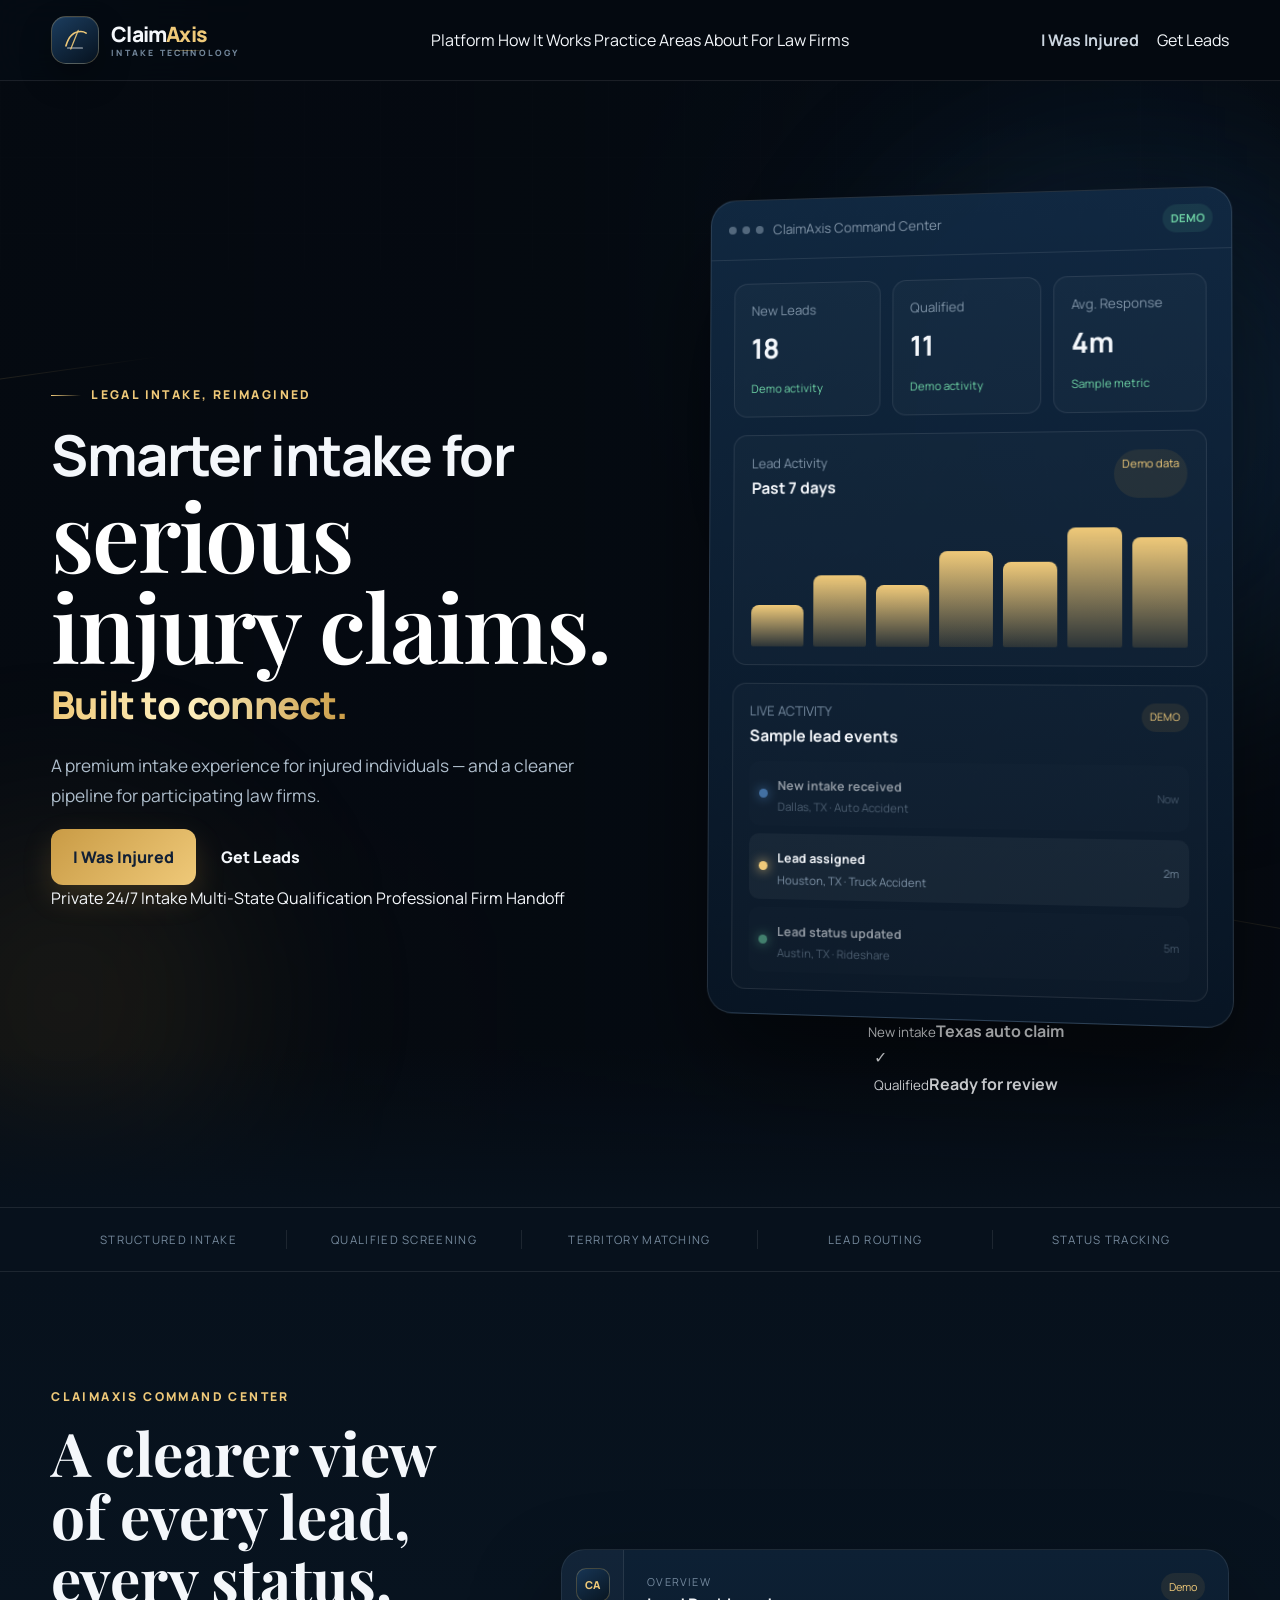
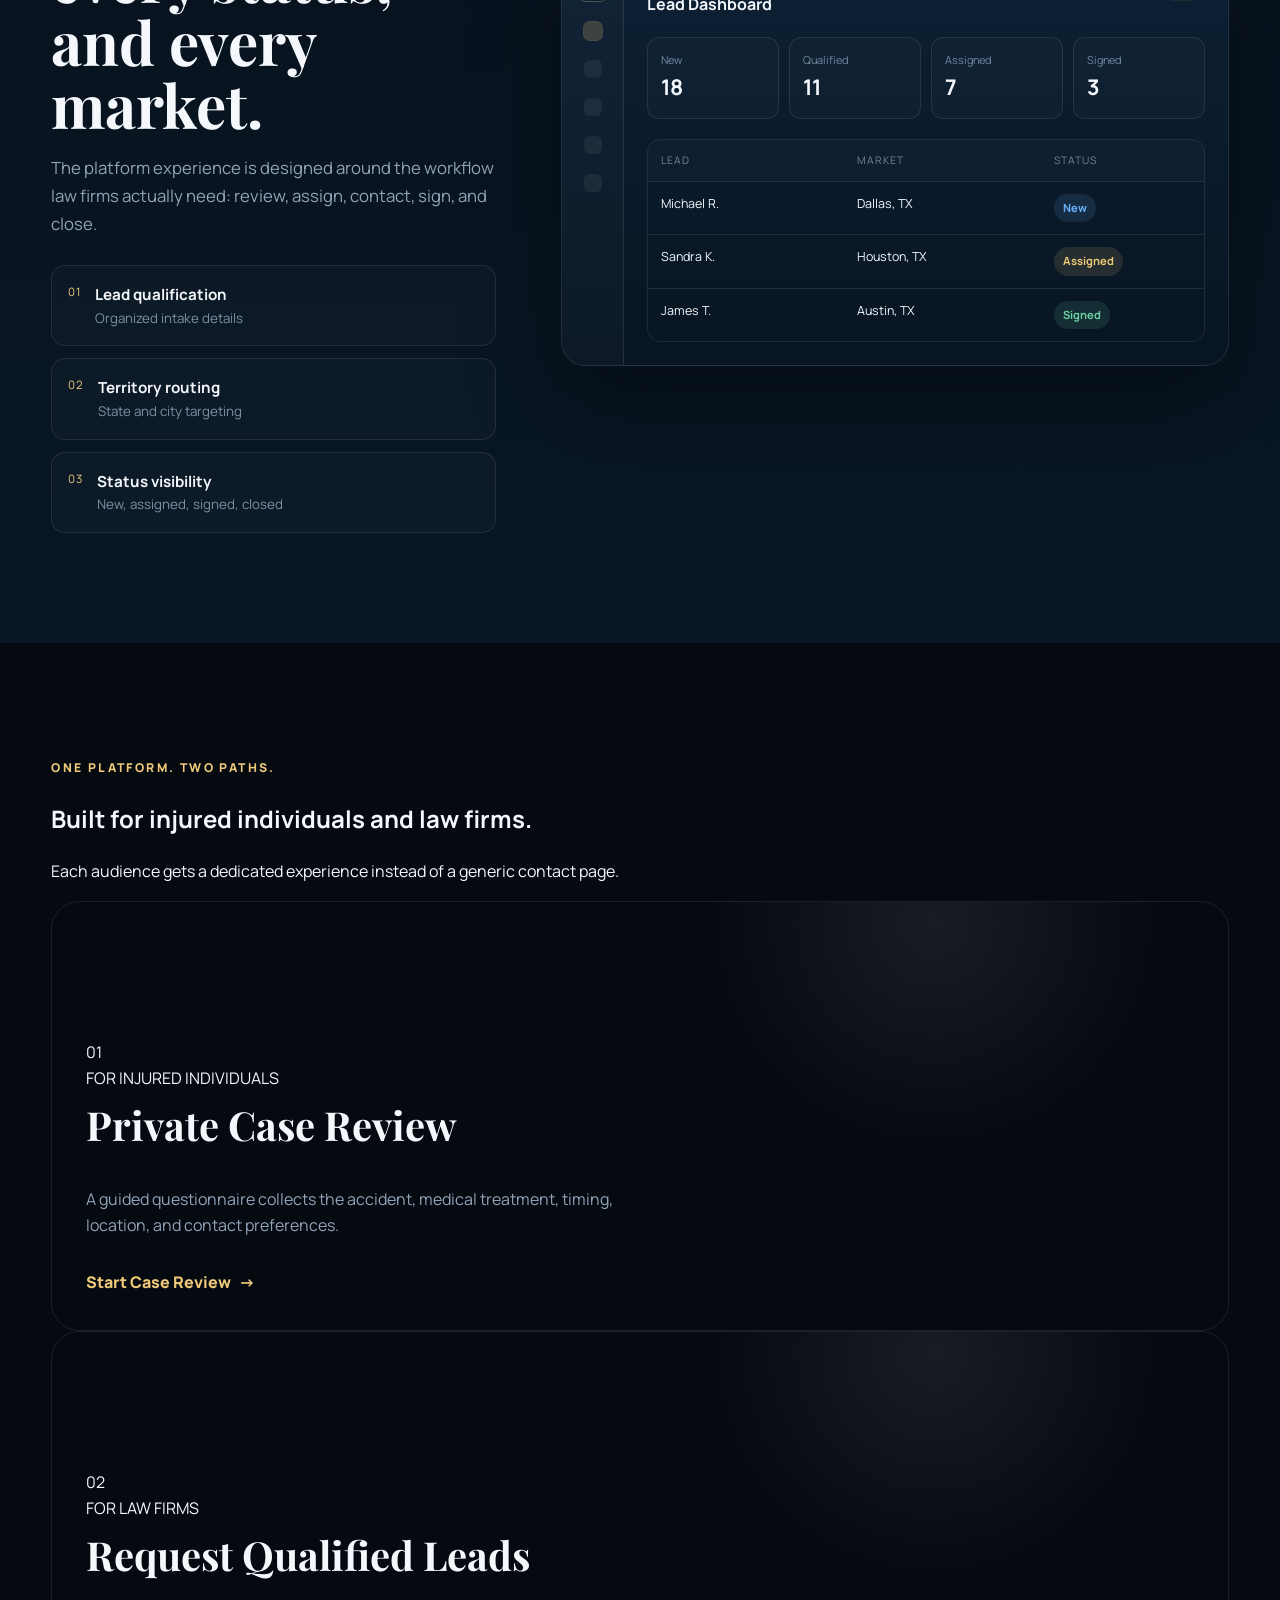
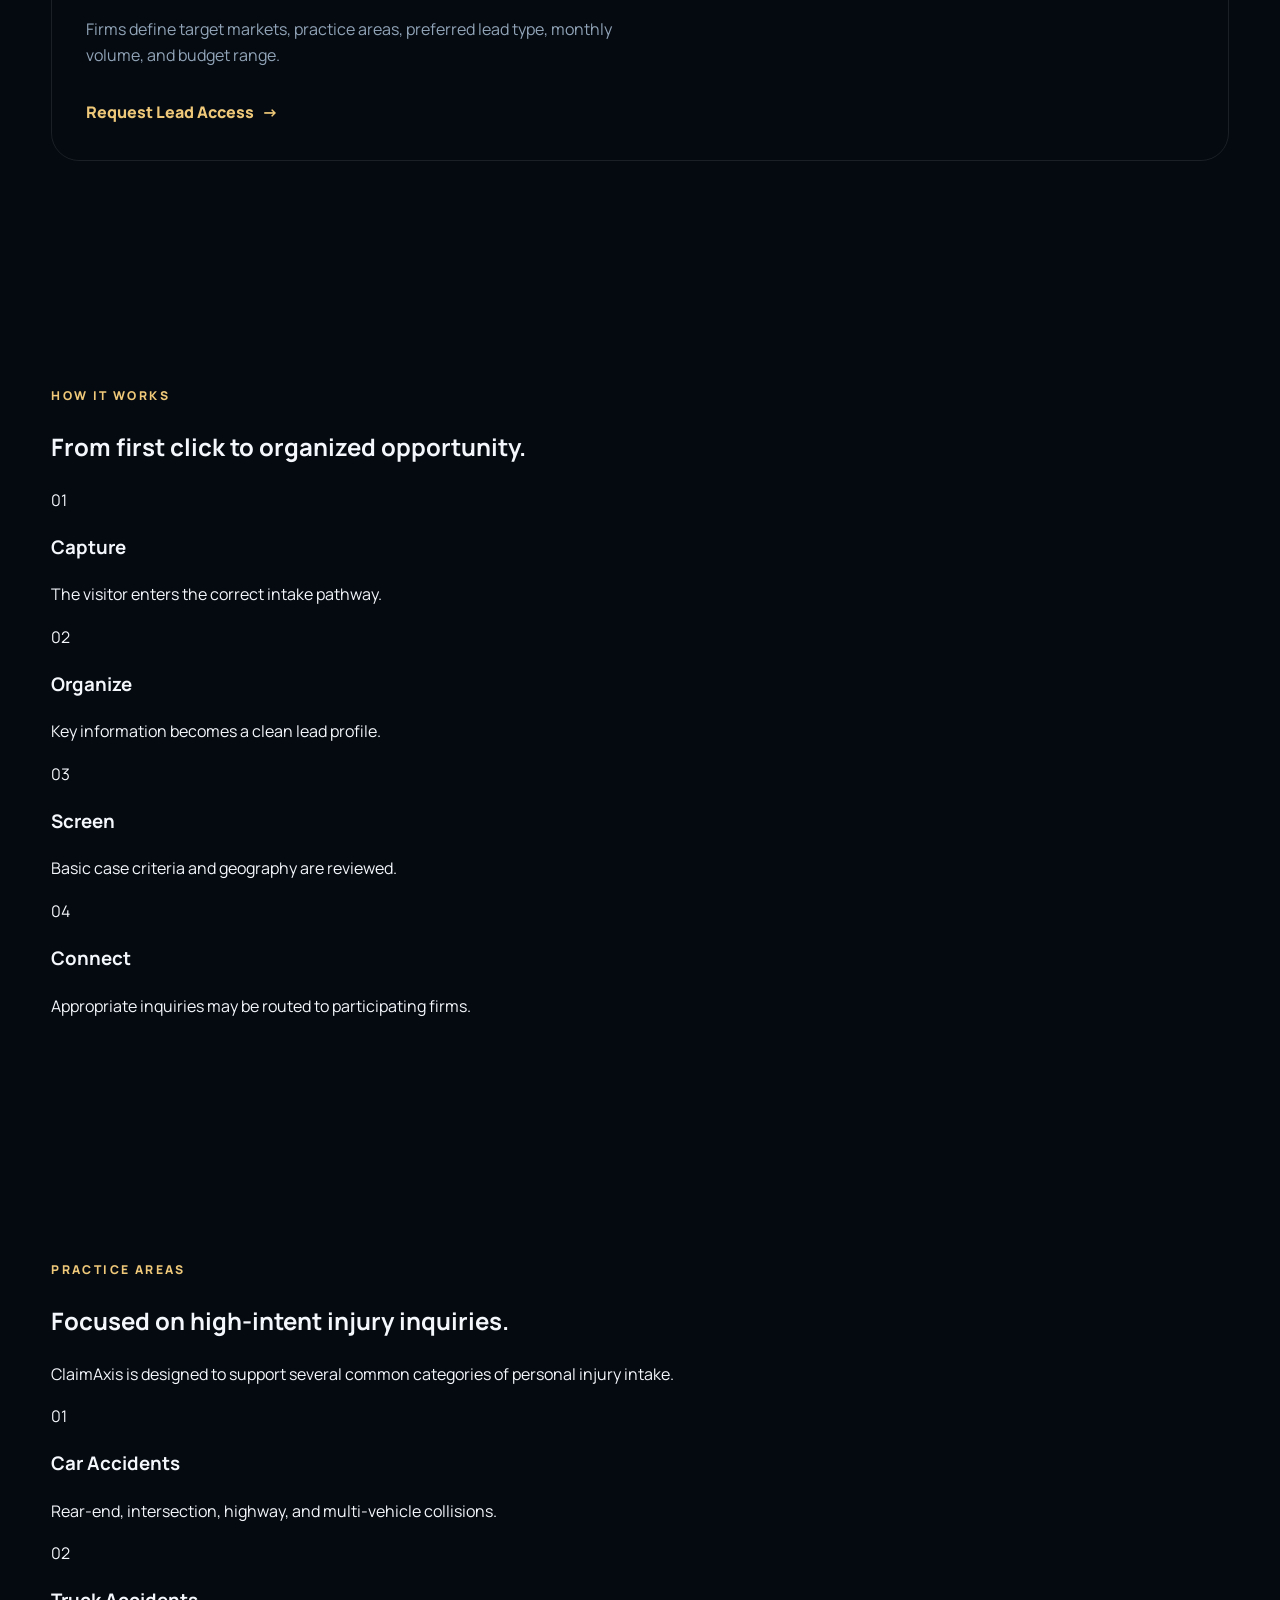
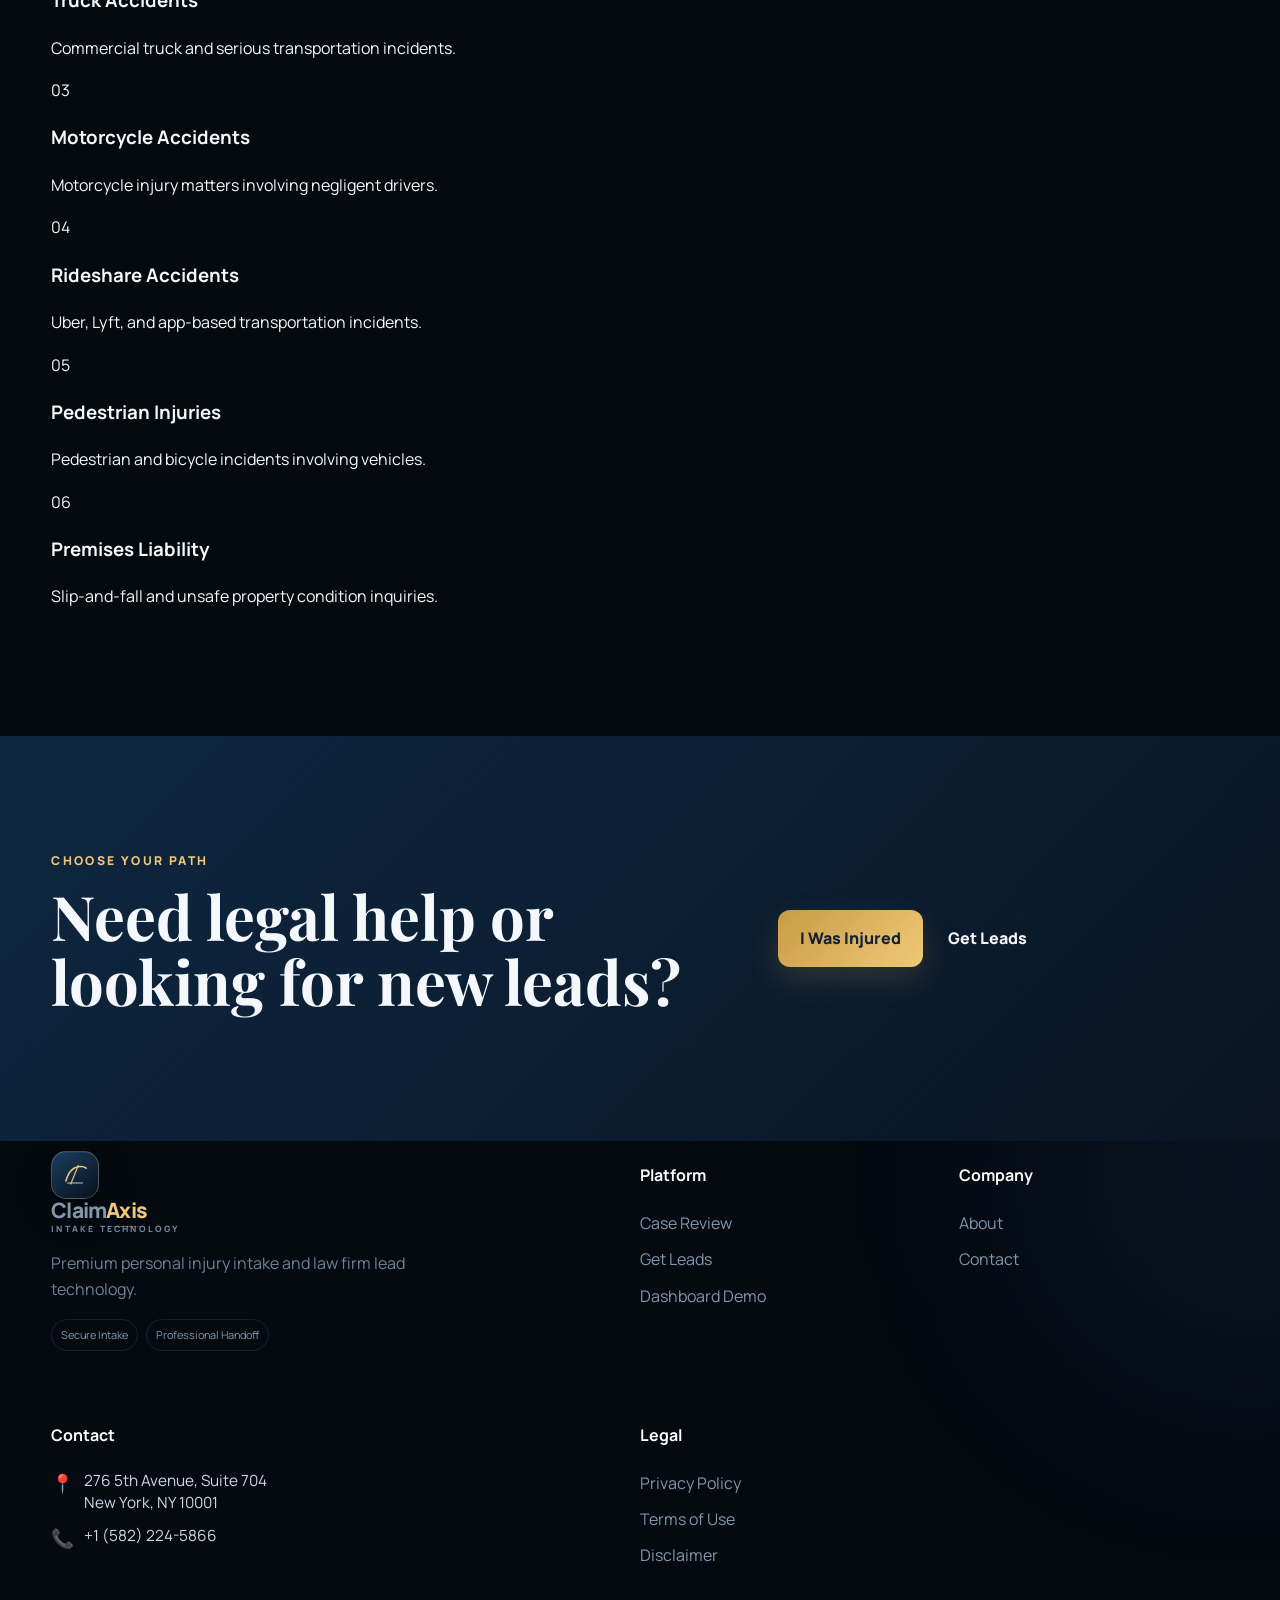
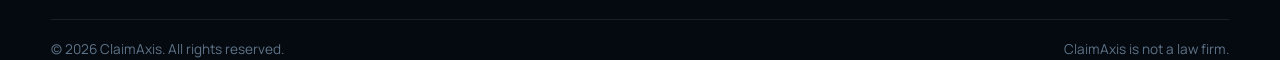
==== commit b3a29519: "Add files via upload" ====
--- a/index.html
+++ b/index.html
@@ -296,6 +296,7 @@
       </div>
       <div><h4>Platform</h4><a href="case-review.html">Case Review</a><a href="get-leads.html">Get Leads</a><a href="dashboard.html">Dashboard Demo</a></div>
       <div><h4>Company</h4><a href="about.html">About</a><a href="contact.html">Contact</a></div>
+      <div><h4>Contact</h4><div class="business-contact"><a href="https://www.google.com/maps/search/?api=1&query=276+5th+Avenue+Suite+704+New+York+NY+10001" target="_blank" rel="noopener"><span class="contact-icon">📍</span><span>276 5th Avenue, Suite 704<br>New York, NY 10001</span></a><a href="tel:+15822245866"><span class="contact-icon">📞</span><span>+1 (582) 224-5866</span></a></div></div>
       <div><h4>Legal</h4><a href="privacy.html">Privacy Policy</a><a href="terms.html">Terms of Use</a><a href="disclaimer.html">Disclaimer</a></div>
     </div>
     <div class="container footer-bottom"><span>© 2026 ClaimAxis. All rights reserved.</span><span>ClaimAxis is not a law firm.</span></div>
--- a/styles.css
+++ b/styles.css
@@ -940,3 +940,15 @@
 .automation-control>div{display:grid;gap:5px}.automation-control small{color:#e4bc68;letter-spacing:.15em}.automation-control strong{font-size:1.15rem}.automation-control span{color:#93a8ba;line-height:1.5}
 .switch-control{position:relative;display:inline-flex;flex:0 0 auto}.switch-control input{position:absolute;opacity:0;pointer-events:none}.switch-control span{display:block;width:58px;height:34px;border-radius:999px;background:#273949;border:1px solid #506272;position:relative;transition:.2s}.switch-control span:after{content:"";position:absolute;width:26px;height:26px;left:3px;top:3px;border-radius:50%;background:#fff;transition:.2s}.switch-control input:checked+span{background:#27a96f}.switch-control input:checked+span:after{transform:translateX(24px)}.switch-control input:disabled+span{opacity:.55}
 @media(max-width:640px){.automation-control{align-items:flex-start}.automation-control span{font-size:.92rem}}
+
+
+/* Fast lead capture + business contact */
+.quick-review-copy{margin:-4px 0 12px;color:#aebdcc;font-size:1.02rem}
+.quick-trust{display:flex;gap:8px;flex-wrap:wrap;margin:0 0 20px}
+.quick-trust span{padding:6px 10px;border:1px solid rgba(239,201,121,.23);border-radius:999px;color:var(--gold2);background:rgba(201,155,69,.07);font-size:.78rem;font-weight:800}
+.optional-label{font-weight:500;color:#8295a8;font-size:.85em}
+.contact-first-grid{grid-template-columns:1fr 1fr}
+.business-contact{display:grid;gap:11px;margin-top:18px}
+.business-contact a{display:flex!important;align-items:flex-start;gap:10px;color:#cbd7e3!important;margin:0!important;font-size:.96rem!important;line-height:1.45}
+.business-contact .contact-icon{color:var(--gold2);font-size:1.15rem;flex:0 0 auto}
+@media(max-width:620px){.contact-first-grid{grid-template-columns:1fr}.quick-trust{gap:6px}.quick-trust span{font-size:.72rem}}
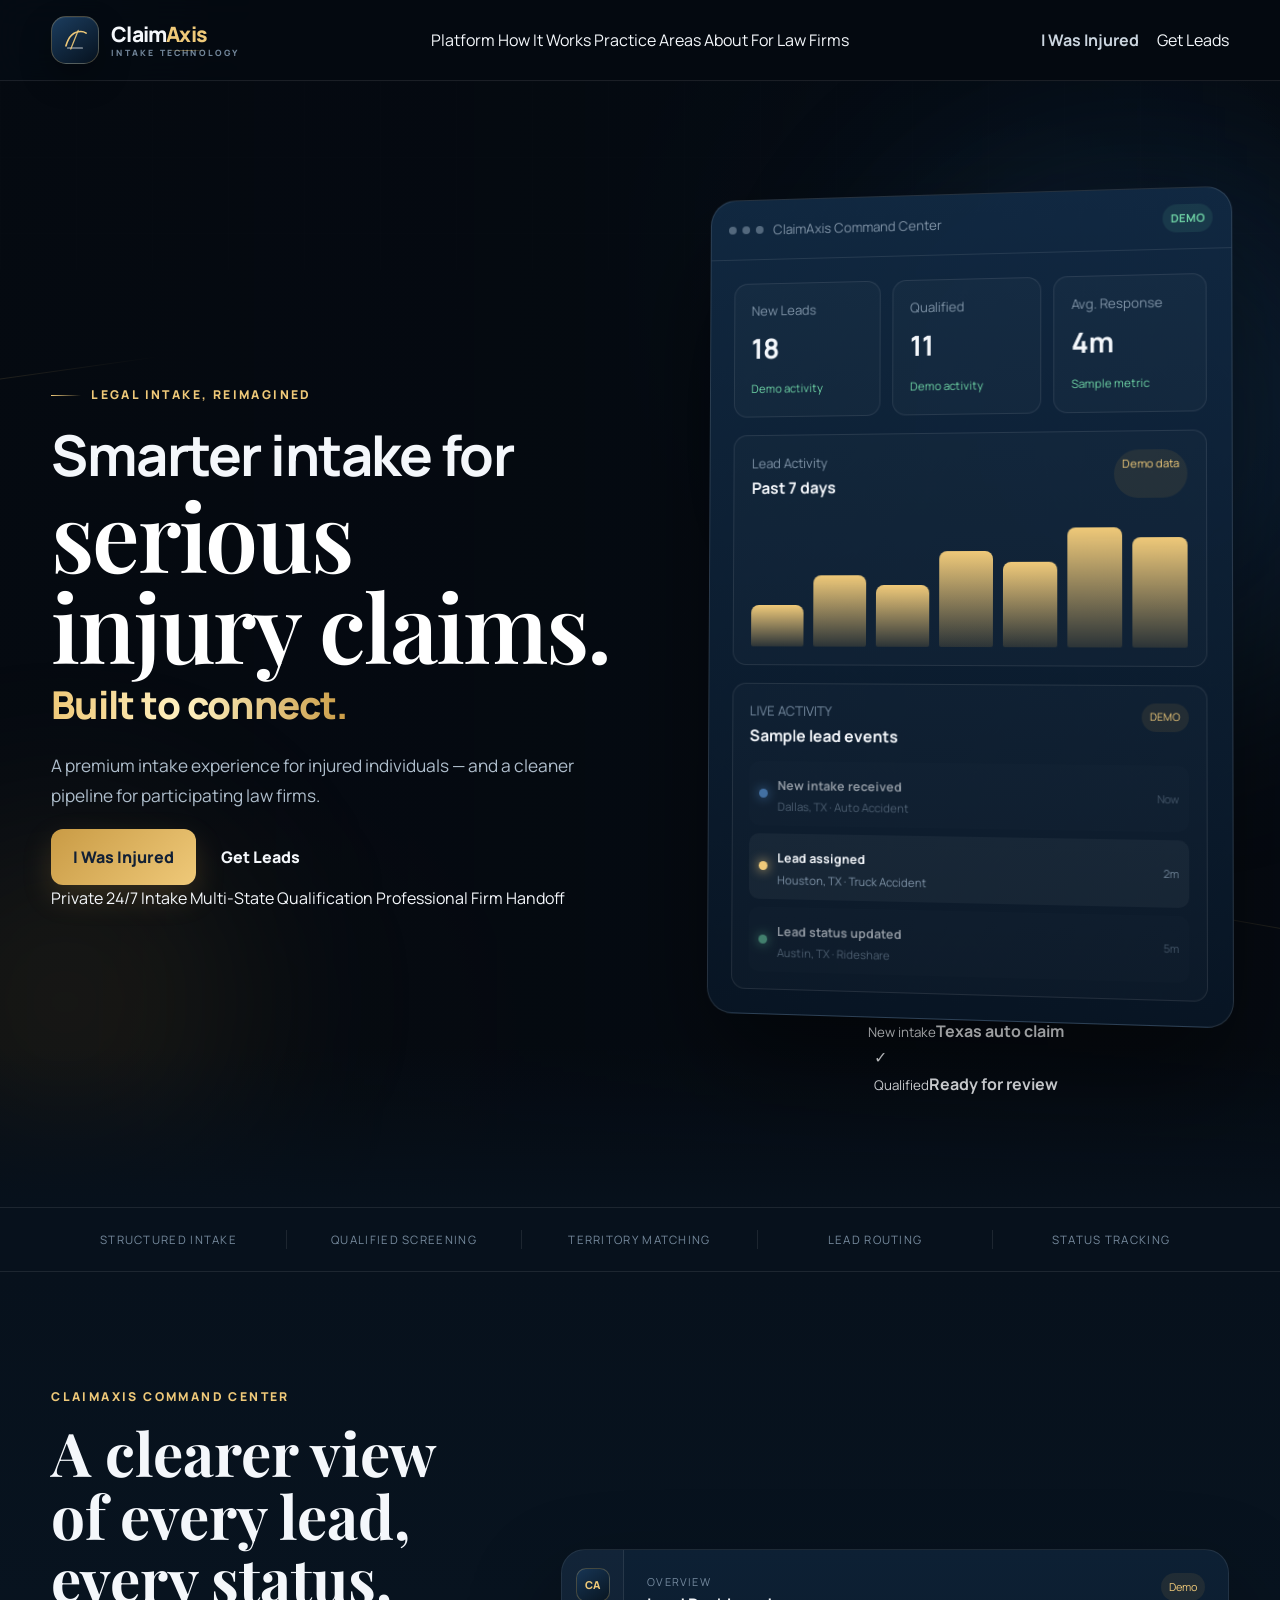
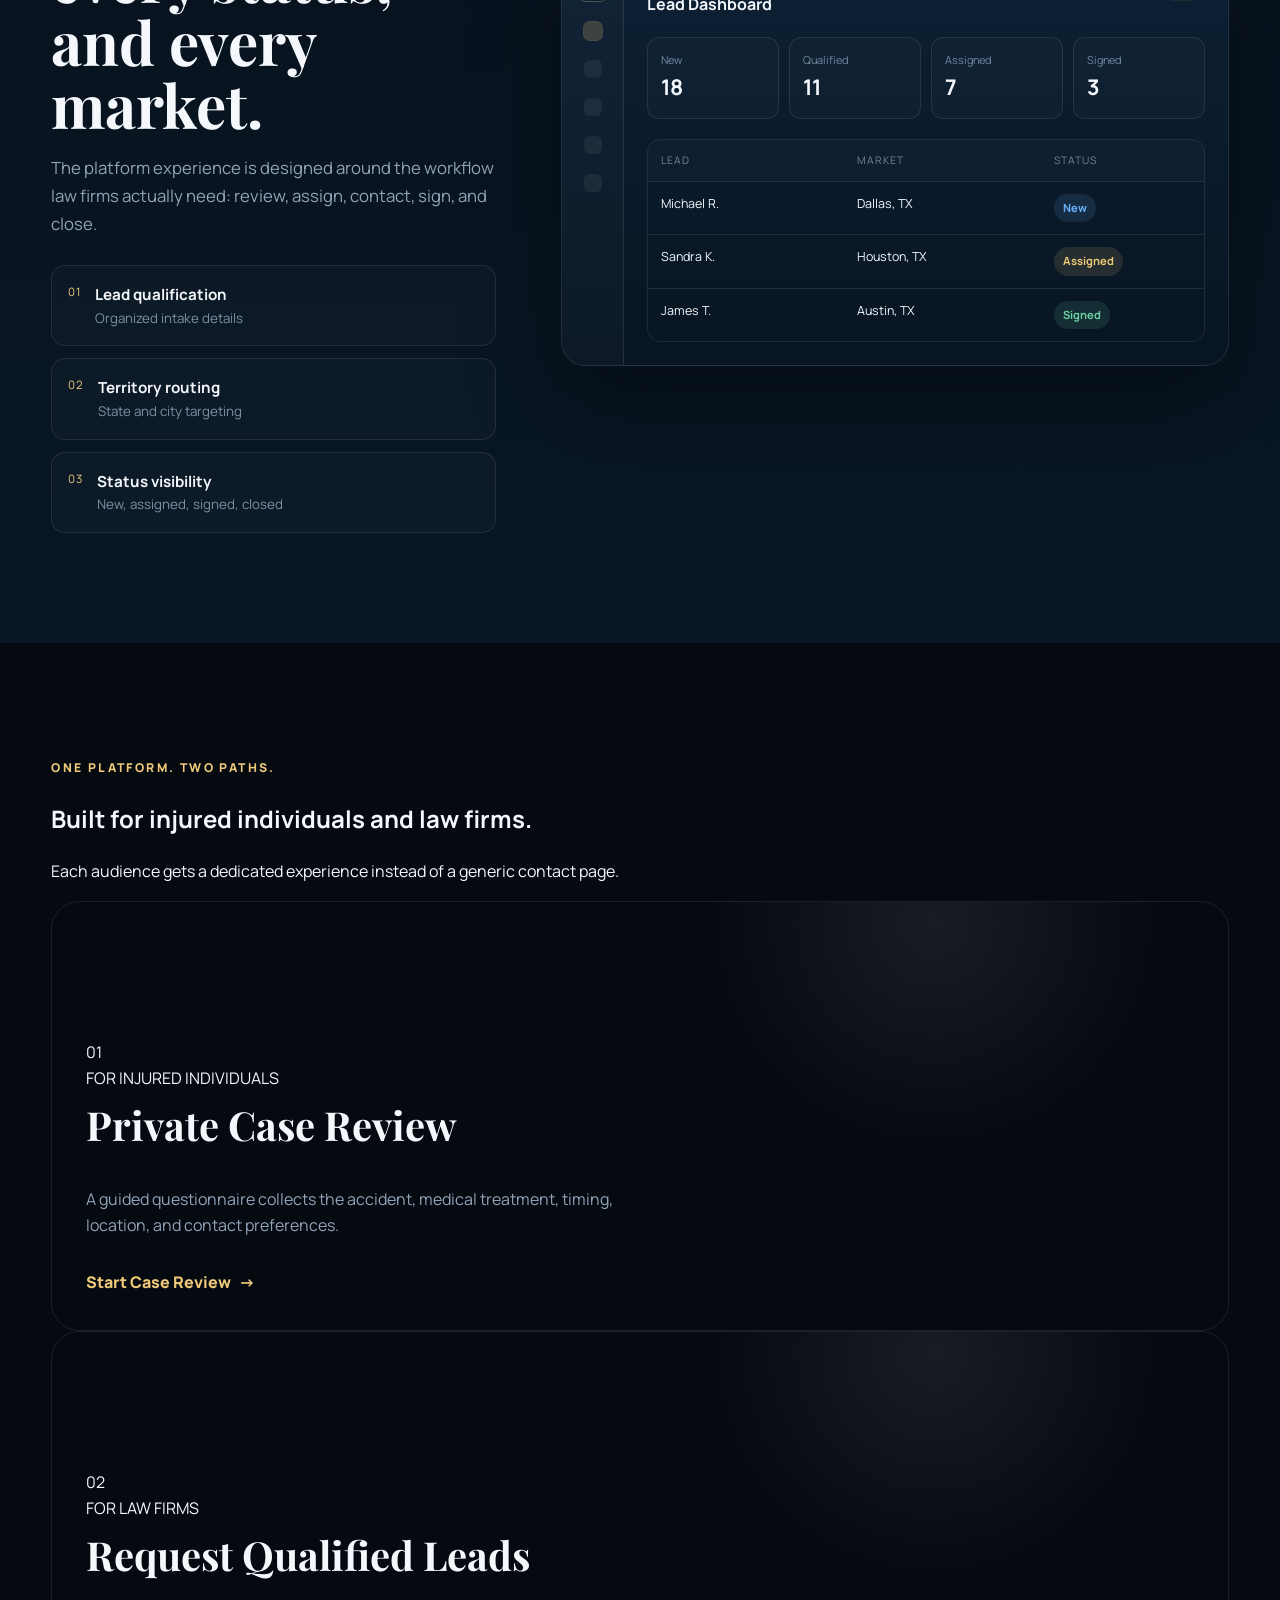
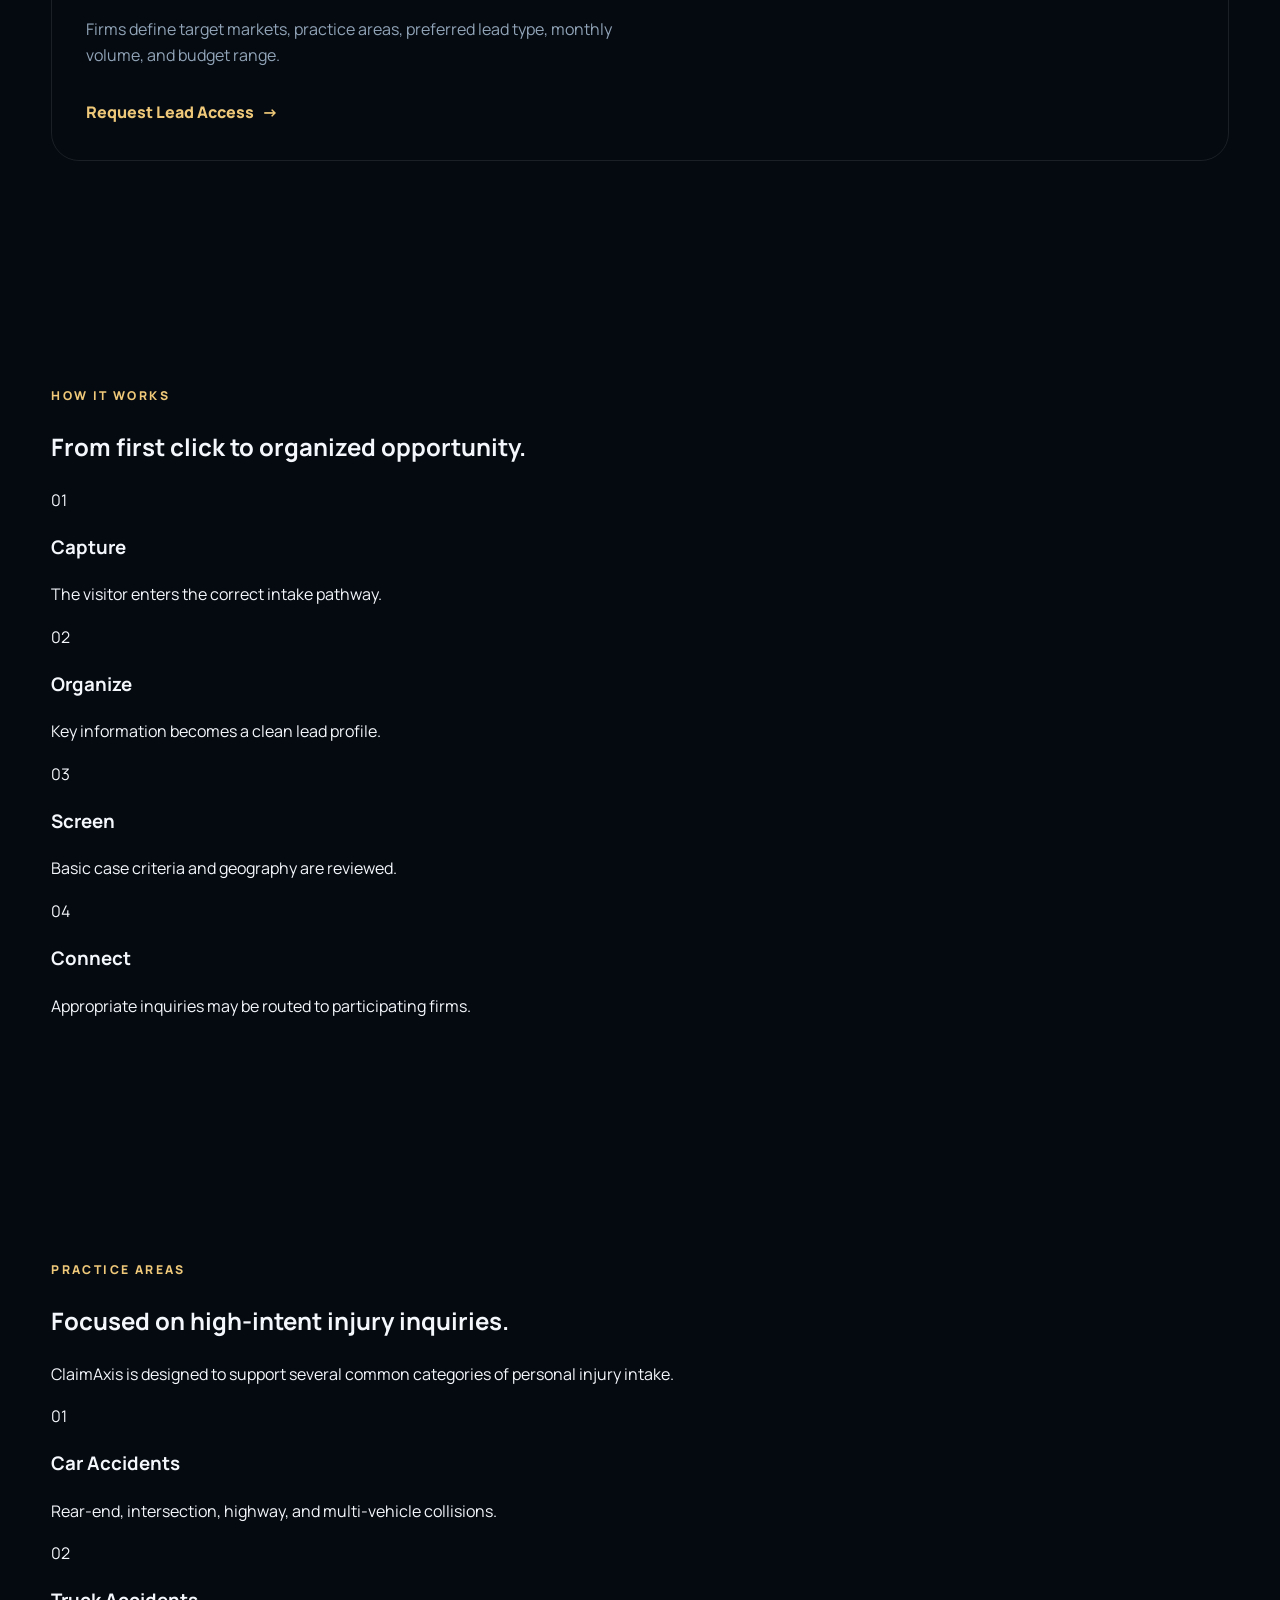
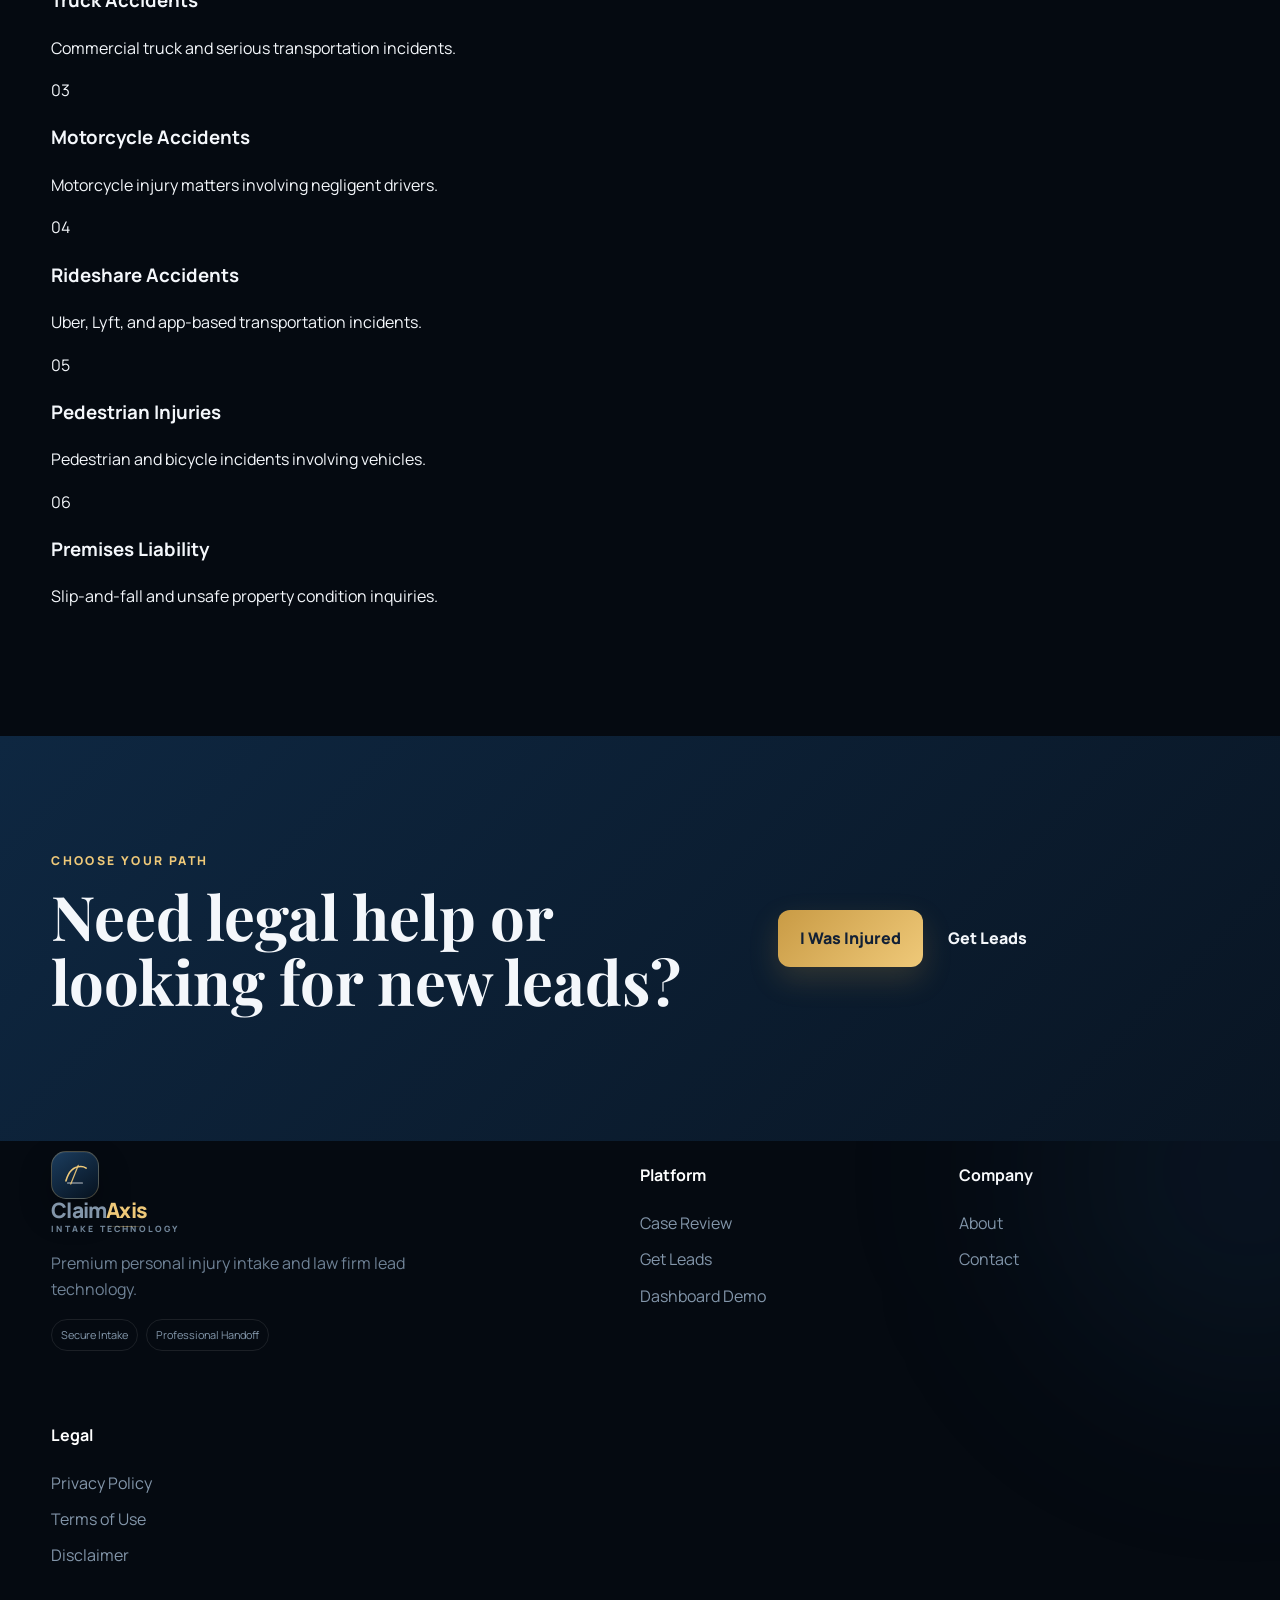
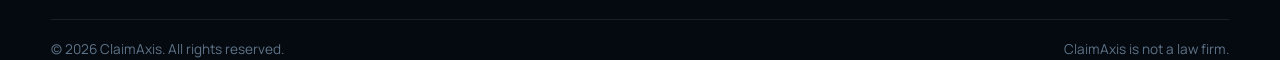
==== commit 21bc704b: "Add files via upload" ====
--- a/index.html
+++ b/index.html
@@ -296,7 +296,6 @@
       </div>
       <div><h4>Platform</h4><a href="case-review.html">Case Review</a><a href="get-leads.html">Get Leads</a><a href="dashboard.html">Dashboard Demo</a></div>
       <div><h4>Company</h4><a href="about.html">About</a><a href="contact.html">Contact</a></div>
-      <div><h4>Contact</h4><div class="business-contact"><a href="https://www.google.com/maps/search/?api=1&query=276+5th+Avenue+Suite+704+New+York+NY+10001" target="_blank" rel="noopener"><span class="contact-icon">📍</span><span>276 5th Avenue, Suite 704<br>New York, NY 10001</span></a><a href="tel:+15822245866"><span class="contact-icon">📞</span><span>+1 (582) 224-5866</span></a></div></div>
       <div><h4>Legal</h4><a href="privacy.html">Privacy Policy</a><a href="terms.html">Terms of Use</a><a href="disclaimer.html">Disclaimer</a></div>
     </div>
     <div class="container footer-bottom"><span>© 2026 ClaimAxis. All rights reserved.</span><span>ClaimAxis is not a law firm.</span></div>
--- a/styles.css
+++ b/styles.css
@@ -941,14 +941,42 @@
 .switch-control{position:relative;display:inline-flex;flex:0 0 auto}.switch-control input{position:absolute;opacity:0;pointer-events:none}.switch-control span{display:block;width:58px;height:34px;border-radius:999px;background:#273949;border:1px solid #506272;position:relative;transition:.2s}.switch-control span:after{content:"";position:absolute;width:26px;height:26px;left:3px;top:3px;border-radius:50%;background:#fff;transition:.2s}.switch-control input:checked+span{background:#27a96f}.switch-control input:checked+span:after{transform:translateX(24px)}.switch-control input:disabled+span{opacity:.55}
 @media(max-width:640px){.automation-control{align-items:flex-start}.automation-control span{font-size:.92rem}}
 
-
-/* Fast lead capture + business contact */
-.quick-review-copy{margin:-4px 0 12px;color:#aebdcc;font-size:1.02rem}
-.quick-trust{display:flex;gap:8px;flex-wrap:wrap;margin:0 0 20px}
-.quick-trust span{padding:6px 10px;border:1px solid rgba(239,201,121,.23);border-radius:999px;color:var(--gold2);background:rgba(201,155,69,.07);font-size:.78rem;font-weight:800}
-.optional-label{font-weight:500;color:#8295a8;font-size:.85em}
-.contact-first-grid{grid-template-columns:1fr 1fr}
-.business-contact{display:grid;gap:11px;margin-top:18px}
-.business-contact a{display:flex!important;align-items:flex-start;gap:10px;color:#cbd7e3!important;margin:0!important;font-size:.96rem!important;line-height:1.45}
-.business-contact .contact-icon{color:var(--gold2);font-size:1.15rem;flex:0 0 auto}
-@media(max-width:620px){.contact-first-grid{grid-template-columns:1fr}.quick-trust{gap:6px}.quick-trust span{font-size:.72rem}}
+/* ClaimAxis fast contact-capture landing page */
+.quick-review-hero{padding-top:42px;min-height:calc(100vh - 76px)}
+.quick-review-layout{align-items:start;gap:36px}
+.quick-review-copy h1{font-size:clamp(2.3rem,5vw,4.7rem);line-height:1.02;margin-bottom:16px}
+.quick-review-copy p{max-width:620px}
+.quick-wizard-panel{margin-top:0}
+.step-subtitle{color:var(--muted,#708093);margin:-6px 0 18px;line-height:1.55}
+.quick-contact-grid{gap:14px}
+.quick-contact-grid label{margin:0}
+.quick-consent{margin-top:16px}
+.compact-benefits{gap:10px;flex-wrap:wrap}
+@media(max-width:820px){
+  .quick-review-hero{padding-top:16px}
+  .quick-review-layout{display:flex;flex-direction:column;gap:16px}
+  .quick-review-copy{width:100%;text-align:center}
+  .quick-review-copy .eyebrow{margin-bottom:8px}
+  .quick-review-copy h1{font-size:2rem;margin:0 0 8px}
+  .quick-review-copy>p{font-size:.94rem;line-height:1.45;margin:0 auto 10px}
+  .compact-benefits{display:none}
+  .quick-wizard-panel{width:100%;padding:20px 16px;border-radius:18px}
+  .quick-wizard-panel .wizard-top{margin-bottom:10px}
+  .quick-wizard-panel .progress{margin-bottom:16px}
+  .contact-capture-step h2{font-size:1.45rem;margin-bottom:6px}
+  .step-subtitle{font-size:.87rem;margin-bottom:12px}
+  .quick-contact-grid{grid-template-columns:1fr 1fr;gap:10px}
+  .quick-contact-grid label:first-child,.quick-contact-grid label:nth-child(2){grid-column:span 1}
+  .quick-contact-grid label:nth-child(3),.quick-contact-grid label:nth-child(4){grid-column:span 1}
+  .quick-contact-grid input,.quick-contact-grid select{min-height:48px}
+  .quick-consent{font-size:.76rem;line-height:1.35;margin-top:12px}
+  .contact-capture-step .fine-print{font-size:.69rem;margin-top:8px}
+  .wizard-actions{margin-top:14px}
+  .wizard-actions .btn{min-height:48px}
+}
+@media(max-width:460px){
+  .quick-contact-grid{grid-template-columns:1fr}
+  .quick-contact-grid label{grid-column:1!important}
+  .quick-review-copy h1{font-size:1.75rem}
+  .quick-wizard-panel{padding:16px 13px}
+}
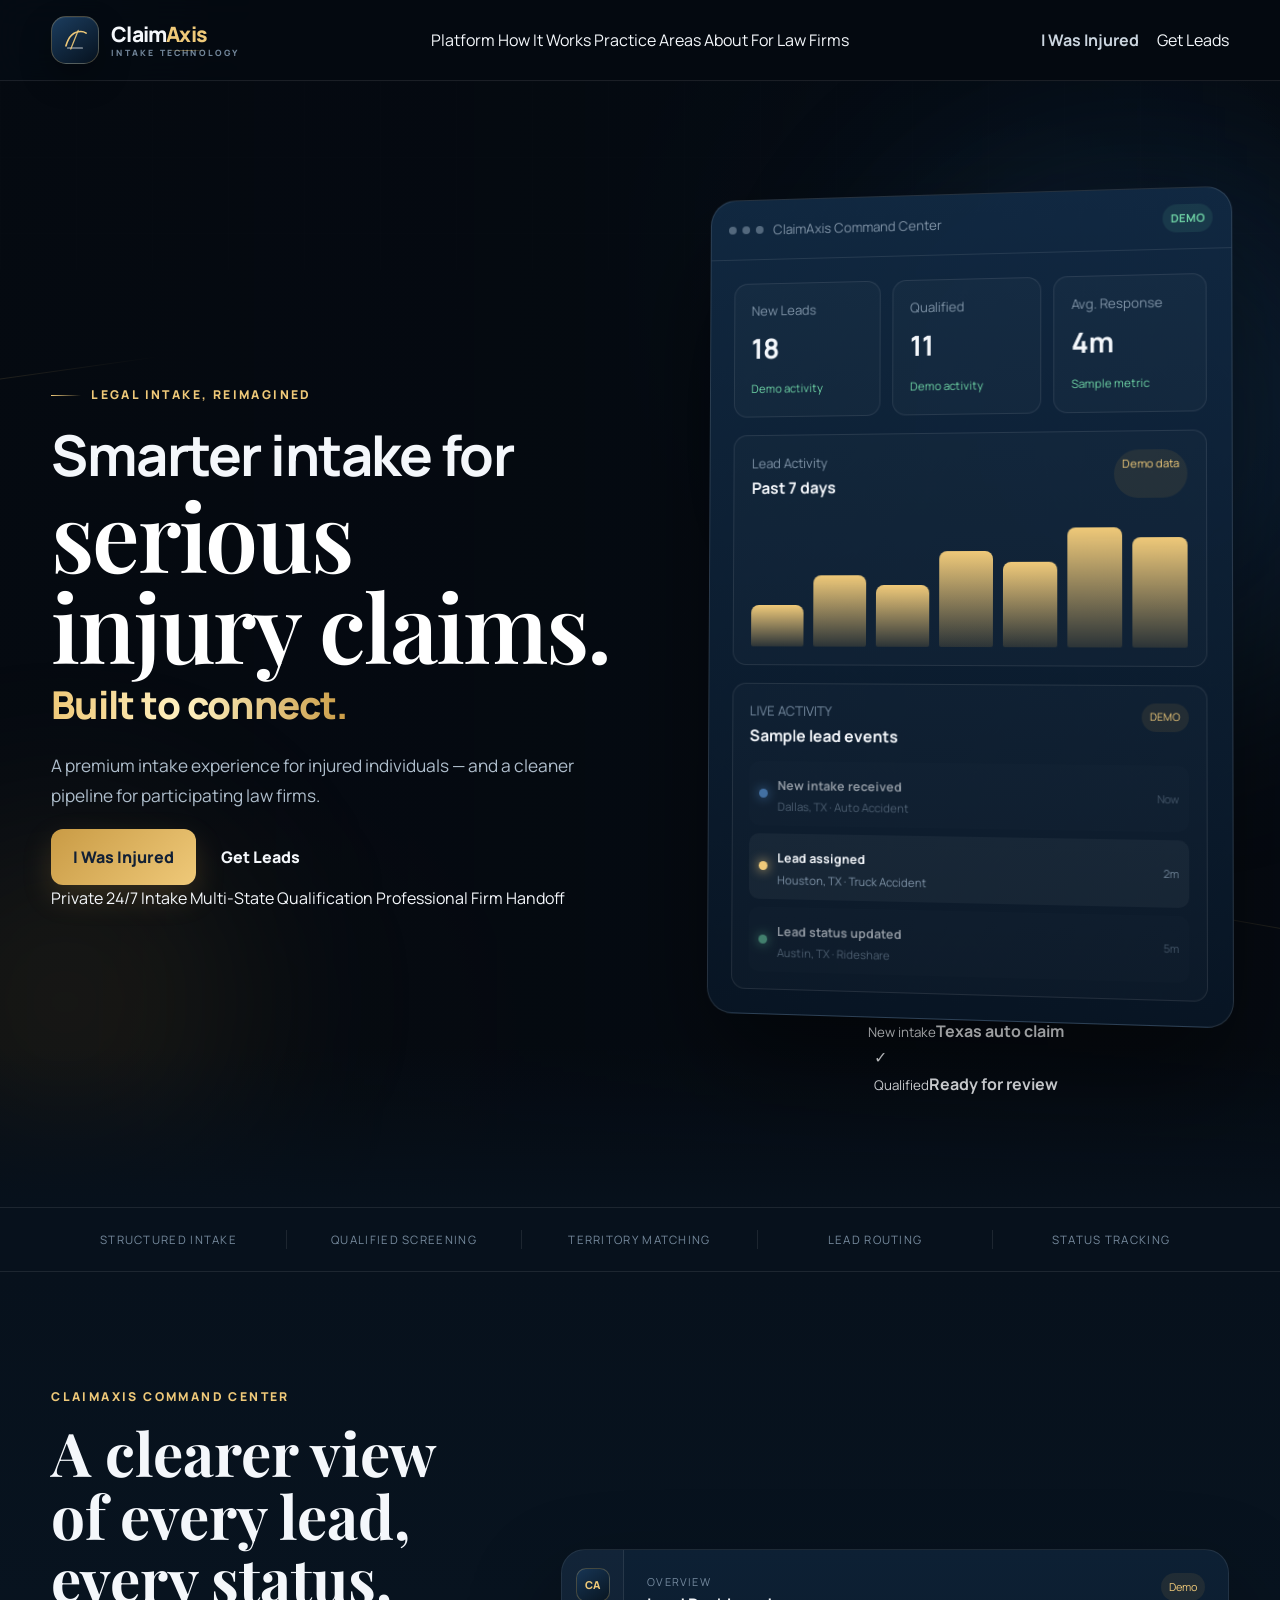
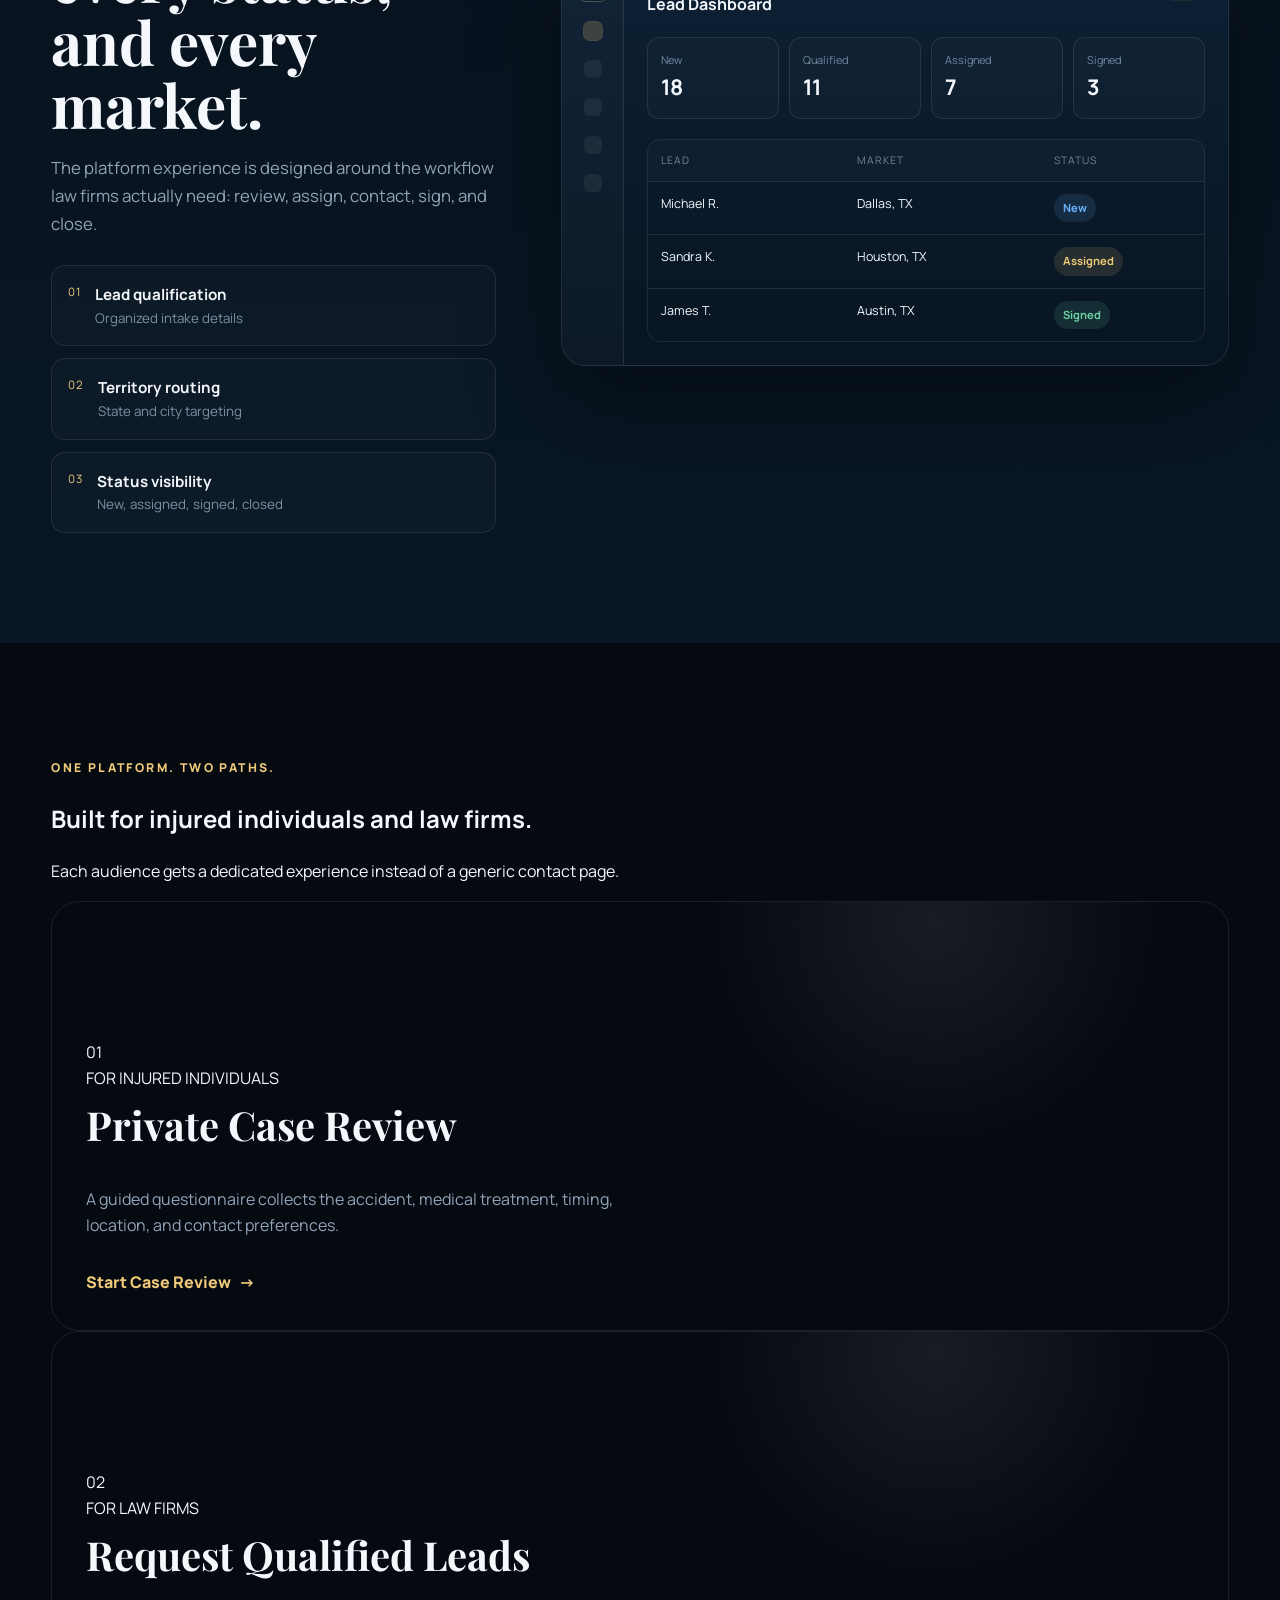
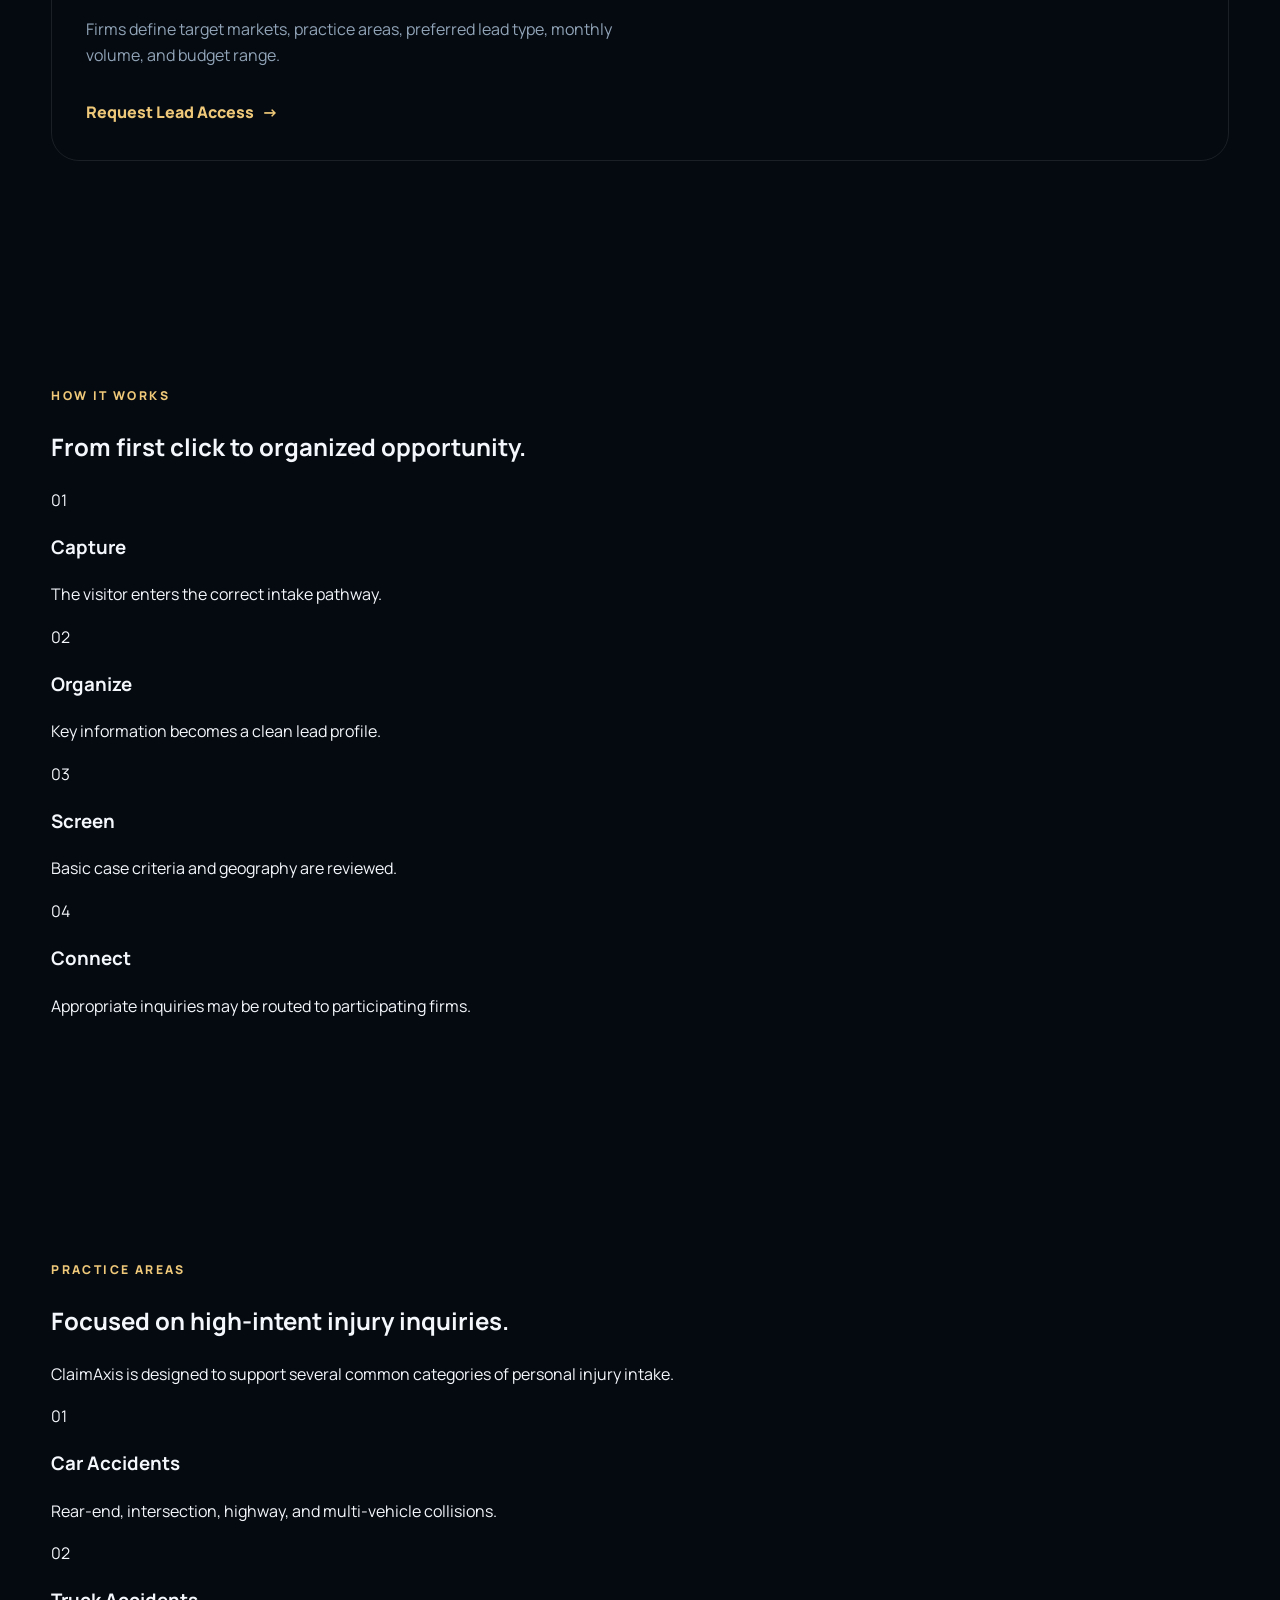
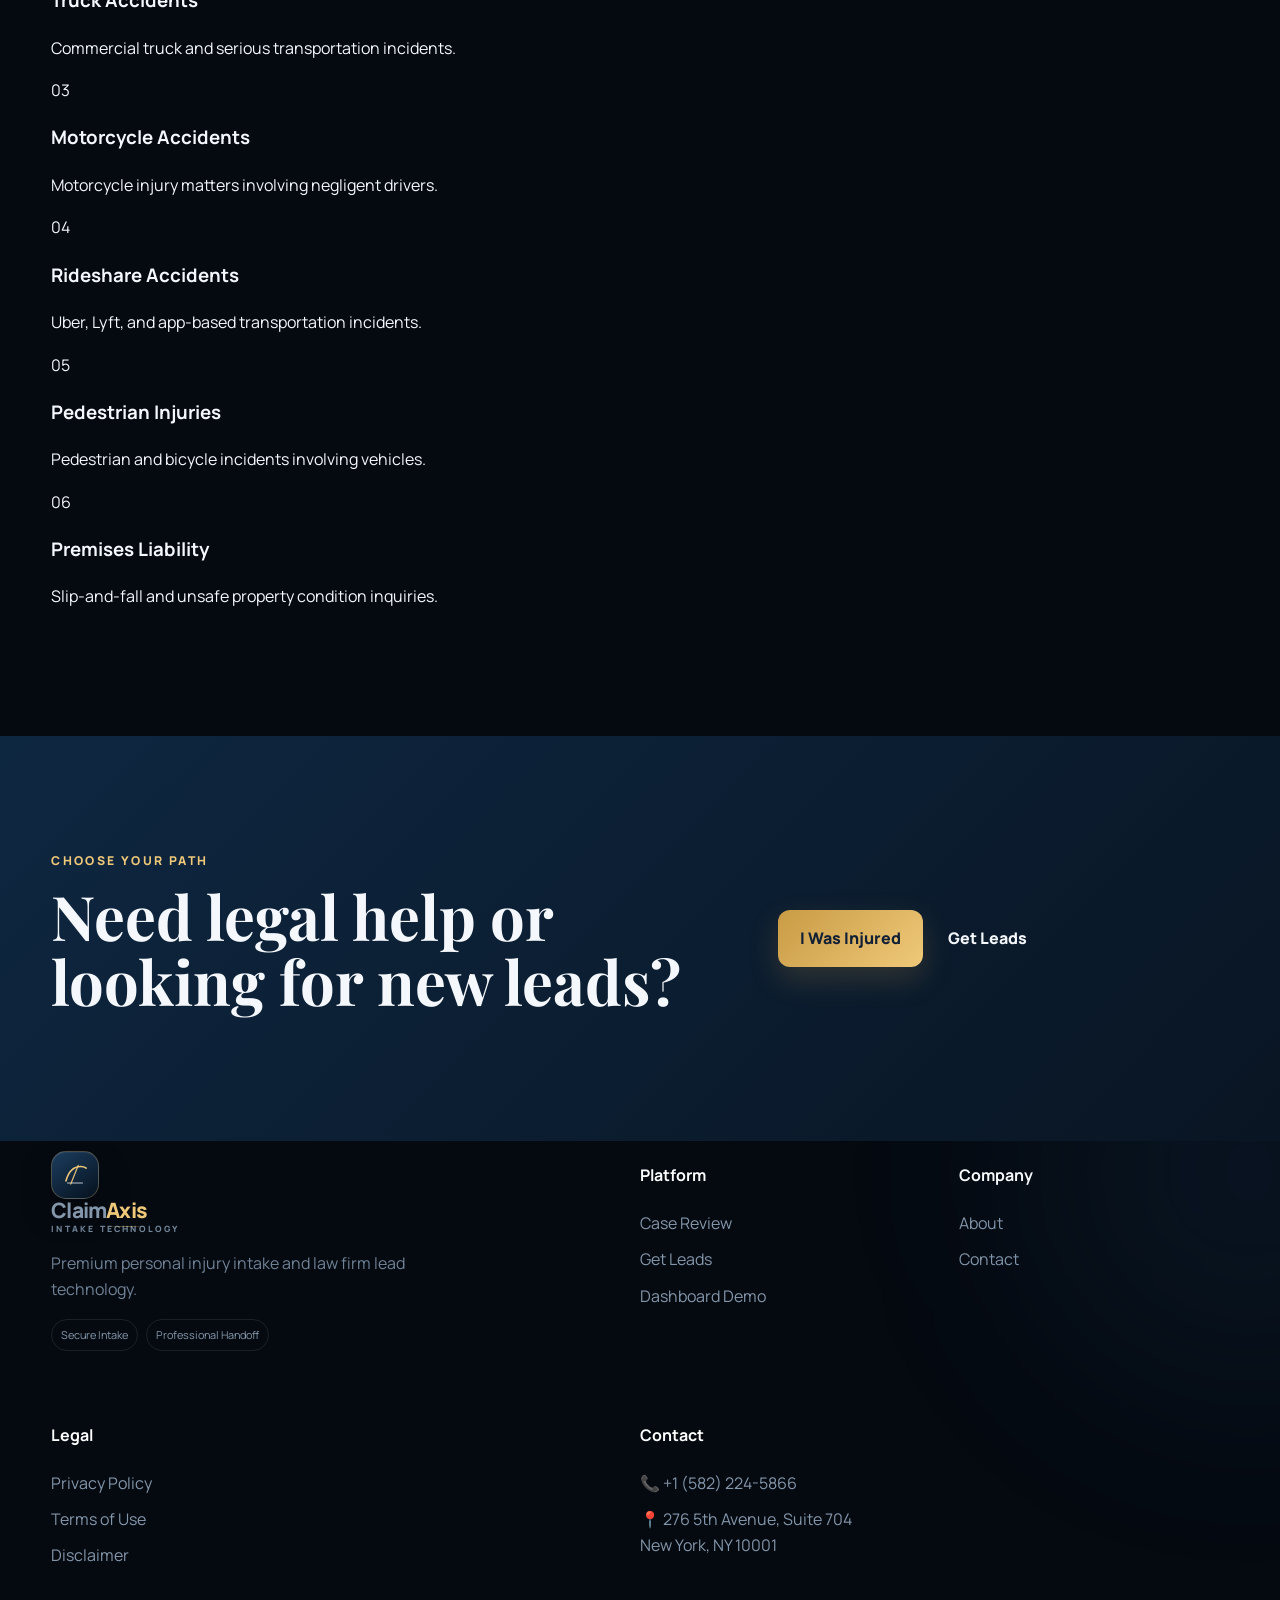
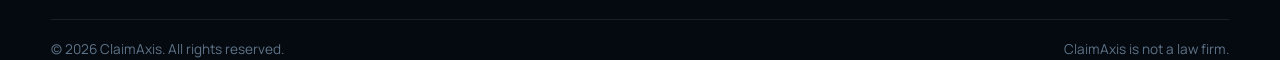
==== commit 78525cfb: "Add files via upload" ====
--- a/index.html
+++ b/index.html
@@ -296,7 +296,7 @@
       </div>
       <div><h4>Platform</h4><a href="case-review.html">Case Review</a><a href="get-leads.html">Get Leads</a><a href="dashboard.html">Dashboard Demo</a></div>
       <div><h4>Company</h4><a href="about.html">About</a><a href="contact.html">Contact</a></div>
-      <div><h4>Legal</h4><a href="privacy.html">Privacy Policy</a><a href="terms.html">Terms of Use</a><a href="disclaimer.html">Disclaimer</a></div>
+      <div><h4>Legal</h4><a href="privacy.html">Privacy Policy</a><a href="terms.html">Terms of Use</a><a href="disclaimer.html">Disclaimer</a></div><div><h4>Contact</h4><a href="tel:+15822245866">📞 +1 (582) 224-5866</a><a href="https://www.google.com/maps/search/?api=1&query=276+5th+Avenue+Suite+704+New+York+NY+10001" target="_blank" rel="noopener">📍 276 5th Avenue, Suite 704<br>New York, NY 10001</a></div>
     </div>
     <div class="container footer-bottom"><span>© 2026 ClaimAxis. All rights reserved.</span><span>ClaimAxis is not a law firm.</span></div>
   </footer>
--- a/styles.css
+++ b/styles.css
@@ -980,3 +980,5 @@
   .quick-review-copy h1{font-size:1.75rem}
   .quick-wizard-panel{padding:16px 13px}
 }
+
+.privacy-reassurance{margin:12px 0 0;color:#dbe8f3;font-size:.9rem;font-weight:700;text-align:center}
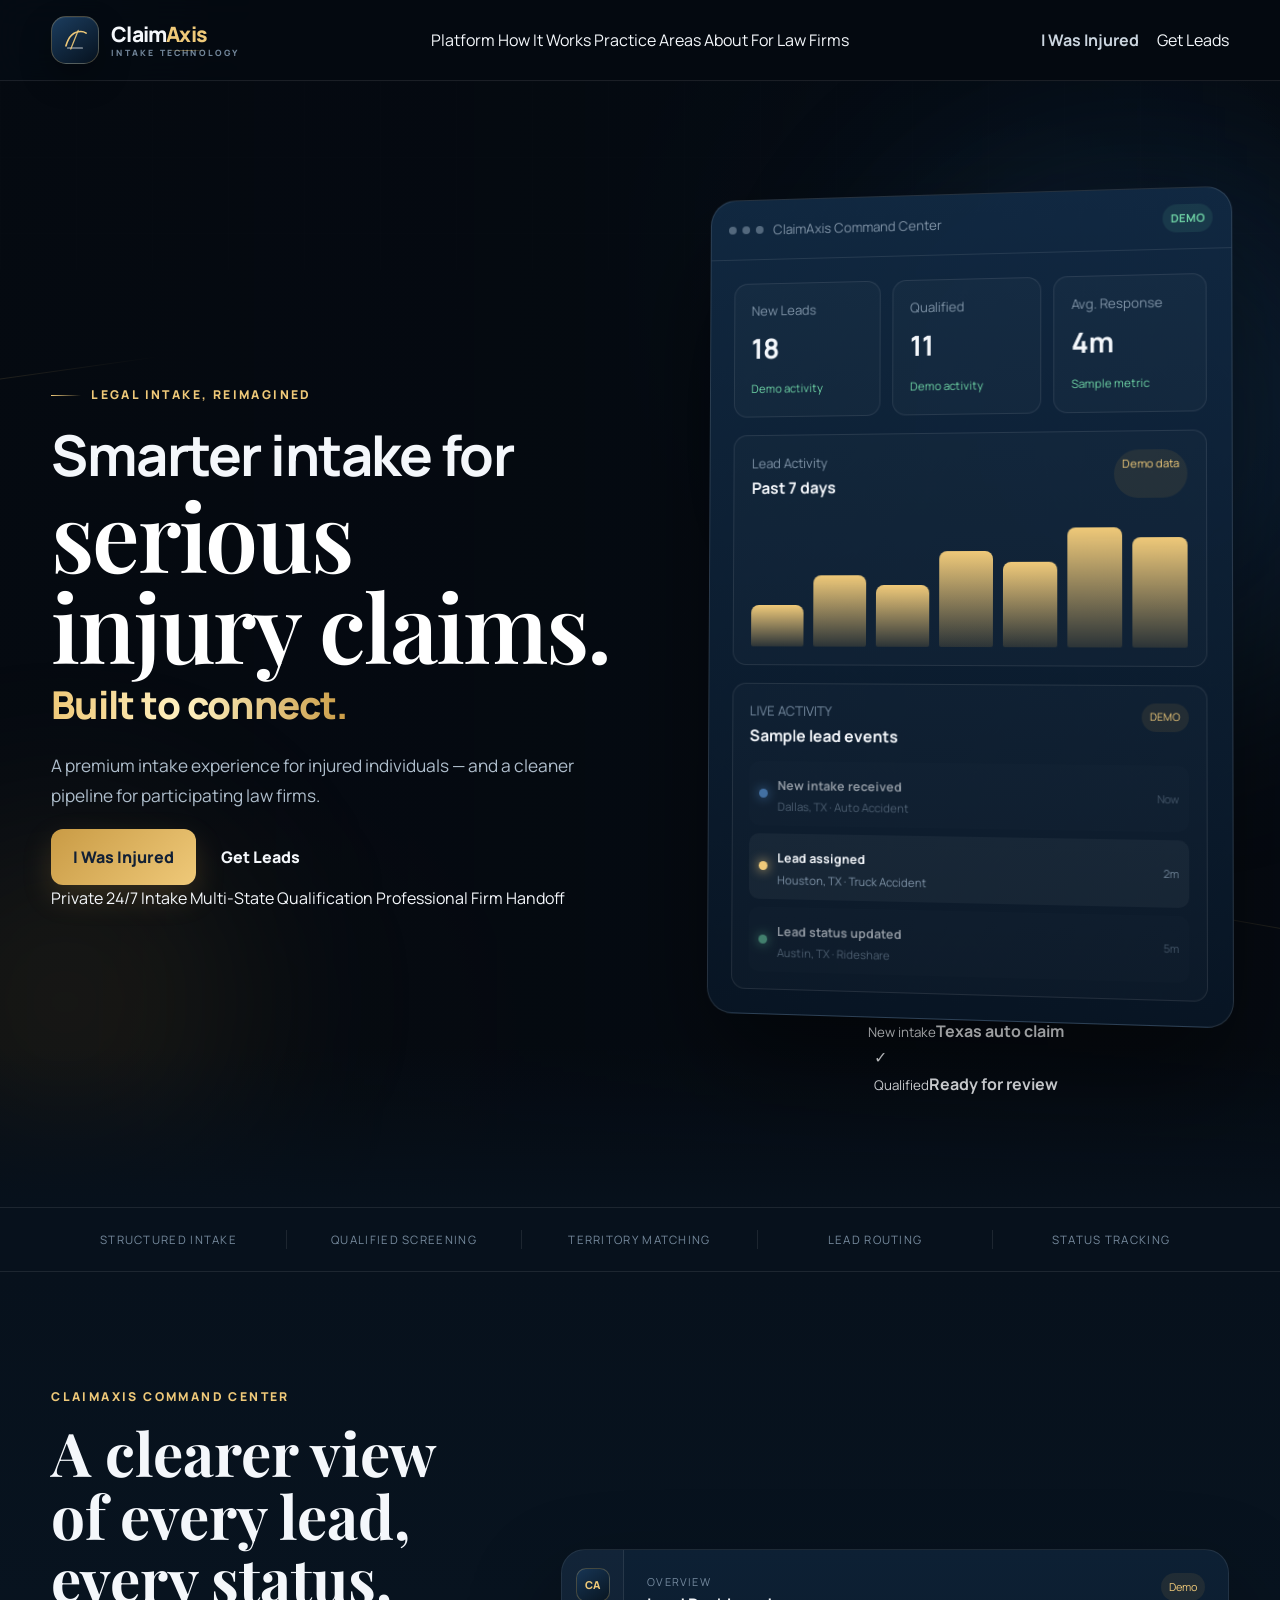
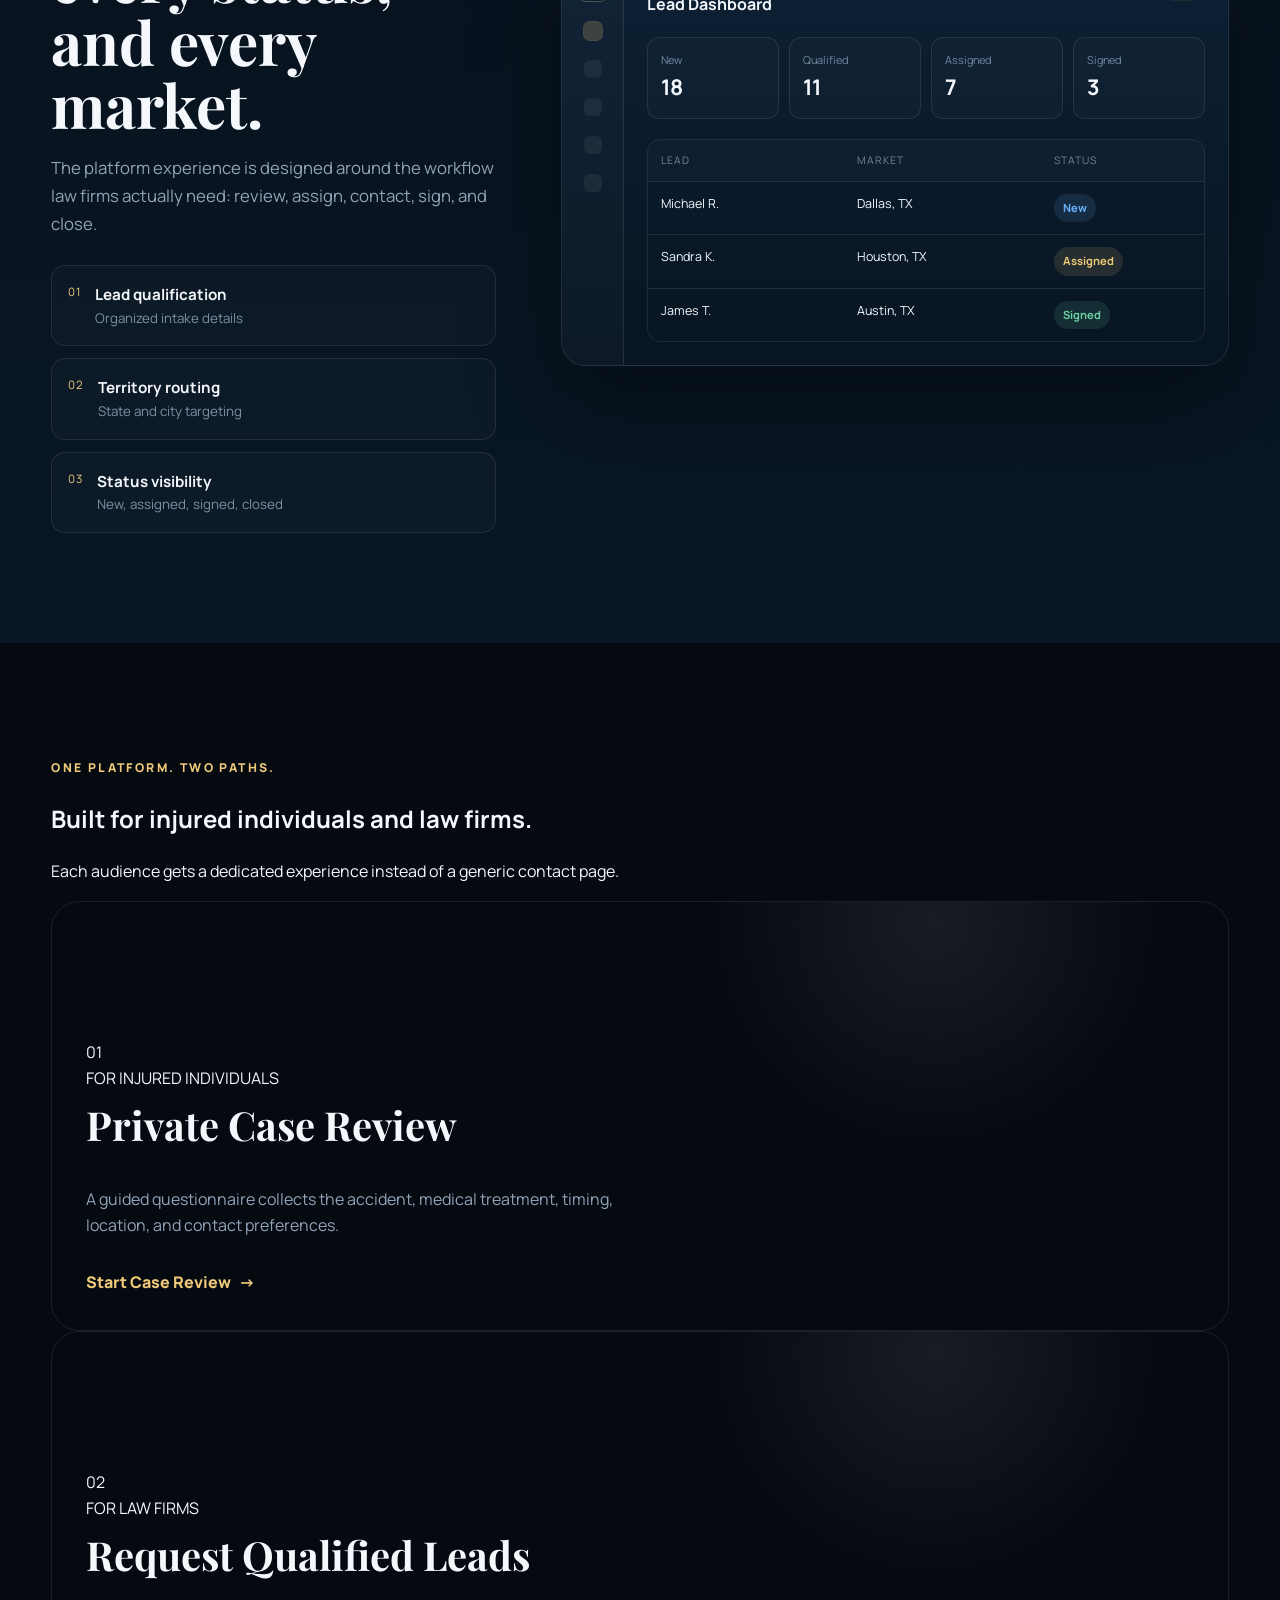
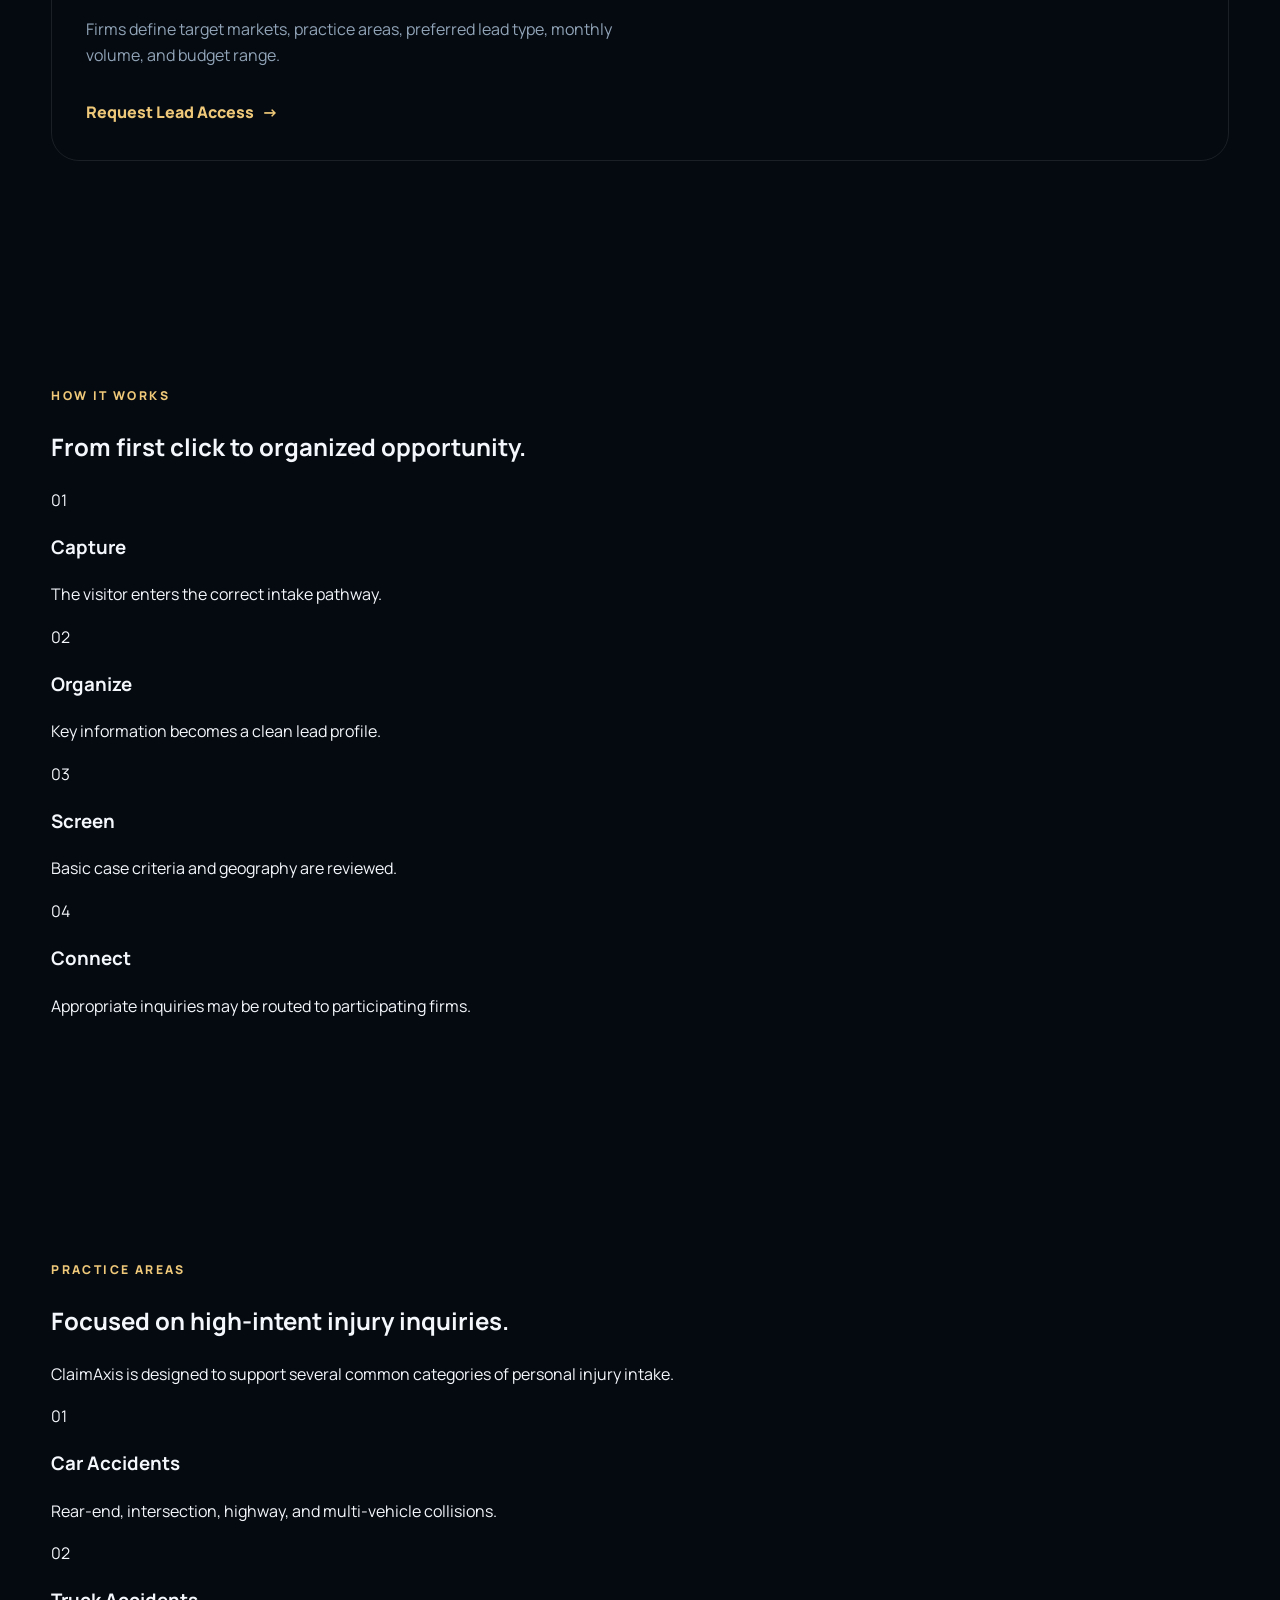
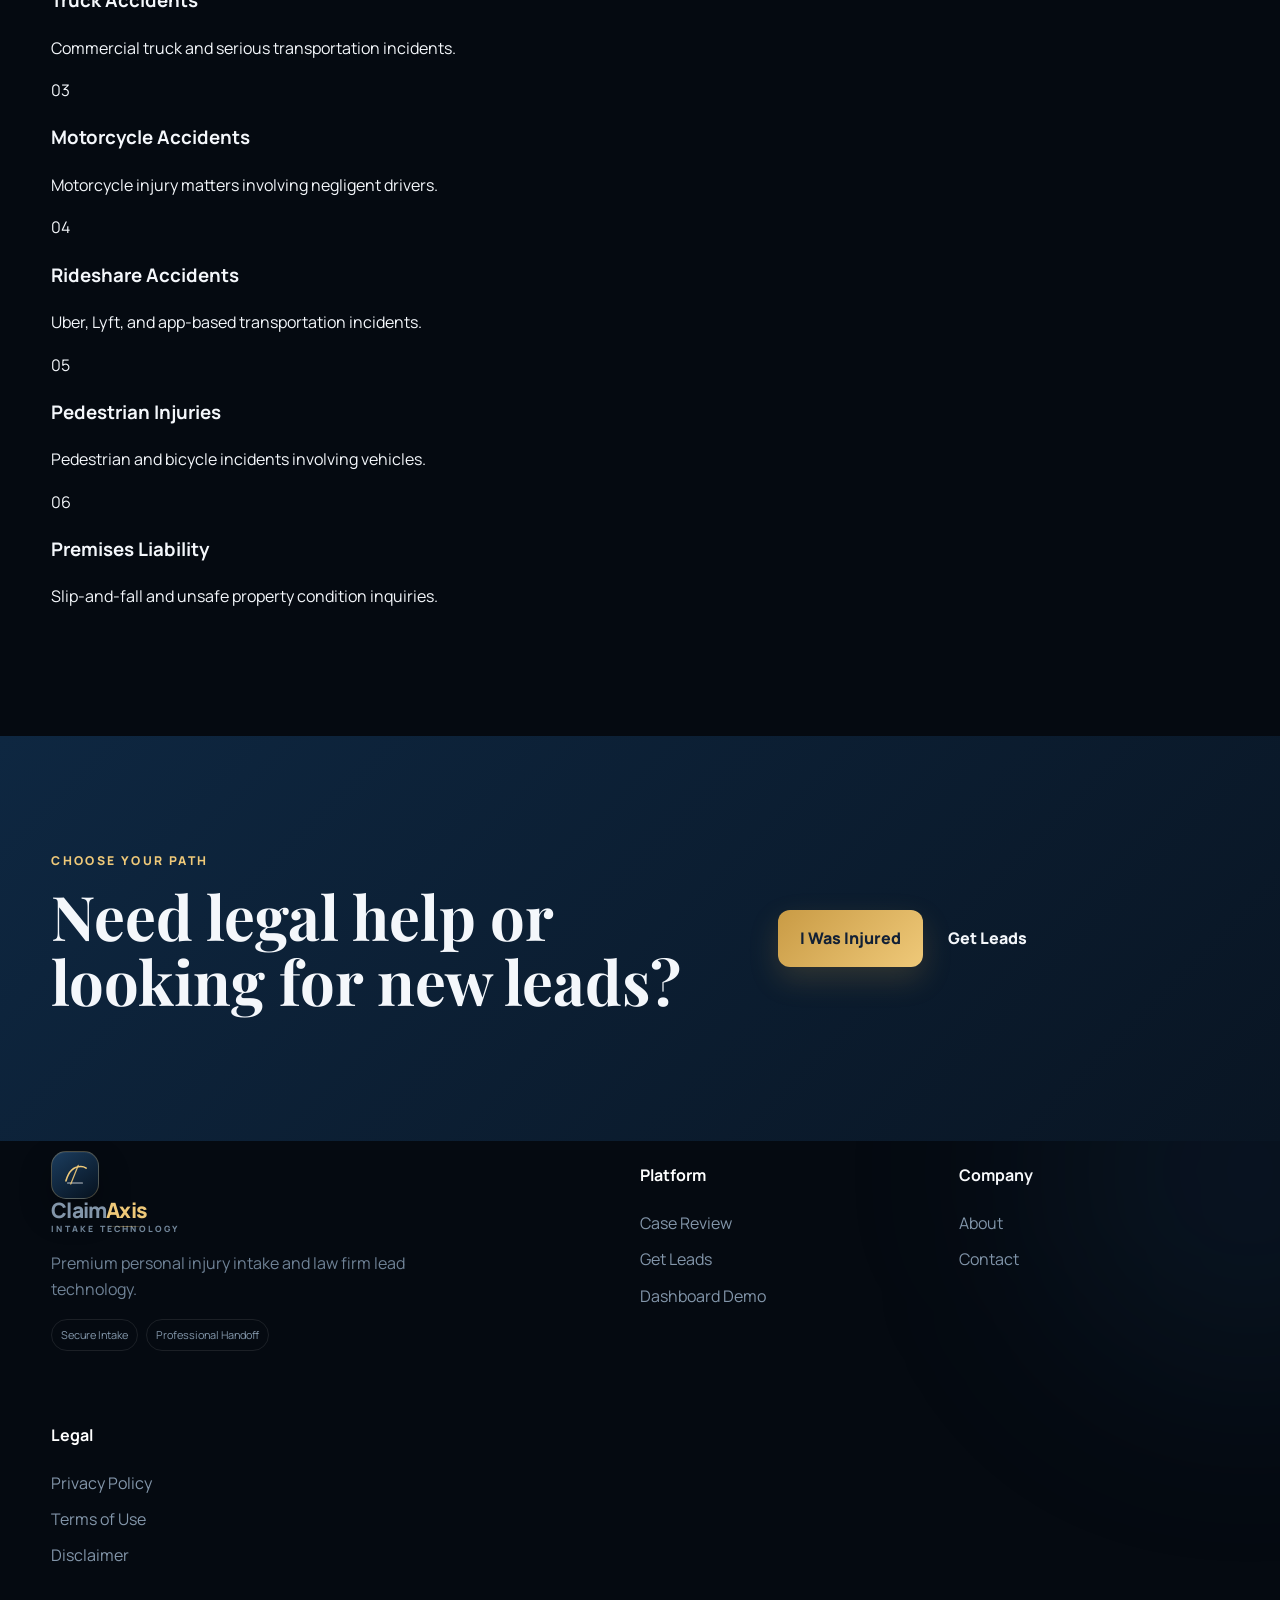
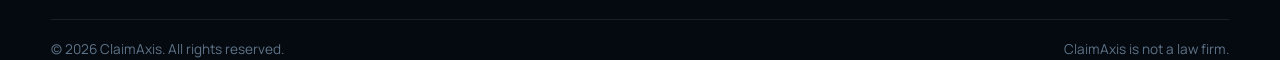
==== commit 3883784f: "Add files via upload" ====
--- a/index.html
+++ b/index.html
@@ -296,7 +296,7 @@
       </div>
       <div><h4>Platform</h4><a href="case-review.html">Case Review</a><a href="get-leads.html">Get Leads</a><a href="dashboard.html">Dashboard Demo</a></div>
       <div><h4>Company</h4><a href="about.html">About</a><a href="contact.html">Contact</a></div>
-      <div><h4>Legal</h4><a href="privacy.html">Privacy Policy</a><a href="terms.html">Terms of Use</a><a href="disclaimer.html">Disclaimer</a></div><div><h4>Contact</h4><a href="tel:+15822245866">📞 +1 (582) 224-5866</a><a href="https://www.google.com/maps/search/?api=1&query=276+5th+Avenue+Suite+704+New+York+NY+10001" target="_blank" rel="noopener">📍 276 5th Avenue, Suite 704<br>New York, NY 10001</a></div>
+      <div><h4>Legal</h4><a href="privacy.html">Privacy Policy</a><a href="terms.html">Terms of Use</a><a href="disclaimer.html">Disclaimer</a></div>
     </div>
     <div class="container footer-bottom"><span>© 2026 ClaimAxis. All rights reserved.</span><span>ClaimAxis is not a law firm.</span></div>
   </footer>
--- a/styles.css
+++ b/styles.css
@@ -981,4 +981,15 @@
   .quick-wizard-panel{padding:16px 13px}
 }
 
-.privacy-reassurance{margin:12px 0 0;color:#dbe8f3;font-size:.9rem;font-weight:700;text-align:center}
+
+/* English / Spanish language switch and New York office map */
+.language-switch{display:inline-flex;align-items:center;gap:7px;padding:8px 11px;border:1px solid var(--line);border-radius:999px;background:rgba(255,255,255,.025);font-size:.78rem;font-weight:800;letter-spacing:.08em}
+.language-switch a{color:#8699ab;text-decoration:none}.language-switch a.active,.language-switch a:hover{color:var(--gold2,#e0b45e)}.language-switch span{color:#526577}
+.office-location-section{padding:72px 0;border-top:1px solid var(--line);background:linear-gradient(180deg,rgba(8,20,32,.45),rgba(5,12,20,.8))}
+.office-location-grid{display:grid;grid-template-columns:minmax(0,.85fr) minmax(0,1.15fr);gap:34px;align-items:center}
+.office-location-copy h2{font-size:clamp(2rem,4vw,3.6rem);margin:10px 0 14px}.office-location-copy>p{color:var(--muted);max-width:560px;line-height:1.7}
+.office-address-link{display:flex;align-items:center;gap:13px;margin:24px 0 18px;padding:17px 18px;border:1px solid var(--line);border-radius:16px;background:rgba(255,255,255,.025);text-decoration:none;color:#fff;transition:.2s}
+.office-address-link:hover{border-color:rgba(224,180,94,.55);transform:translateY(-2px)}.office-address-link strong,.office-address-link small{display:block}.office-address-link small{margin-top:4px;color:#8da0b2}.location-pin{font-size:1.45rem}.map-button{display:inline-flex}
+.office-map-wrap{overflow:hidden;min-height:360px;border:1px solid var(--line);border-radius:22px;background:#08131f;box-shadow:0 28px 70px rgba(0,0,0,.28)}.office-map-wrap iframe{display:block;width:100%;height:400px;border:0;filter:saturate(.75) contrast(1.02)}
+.contact-map-section{padding:0 0 72px}.contact-map-section .office-map-wrap{min-height:430px}.contact-map-section iframe{height:430px}
+@media(max-width:820px){.language-switch{padding:7px 9px}.office-location-section{padding:44px 0}.office-location-grid{grid-template-columns:1fr;gap:22px}.office-location-copy{text-align:center}.office-location-copy>p{margin-inline:auto}.office-address-link{text-align:left}.map-button{justify-content:center}.office-map-wrap,.office-map-wrap iframe{min-height:300px;height:300px}.contact-map-section{padding-bottom:44px}}
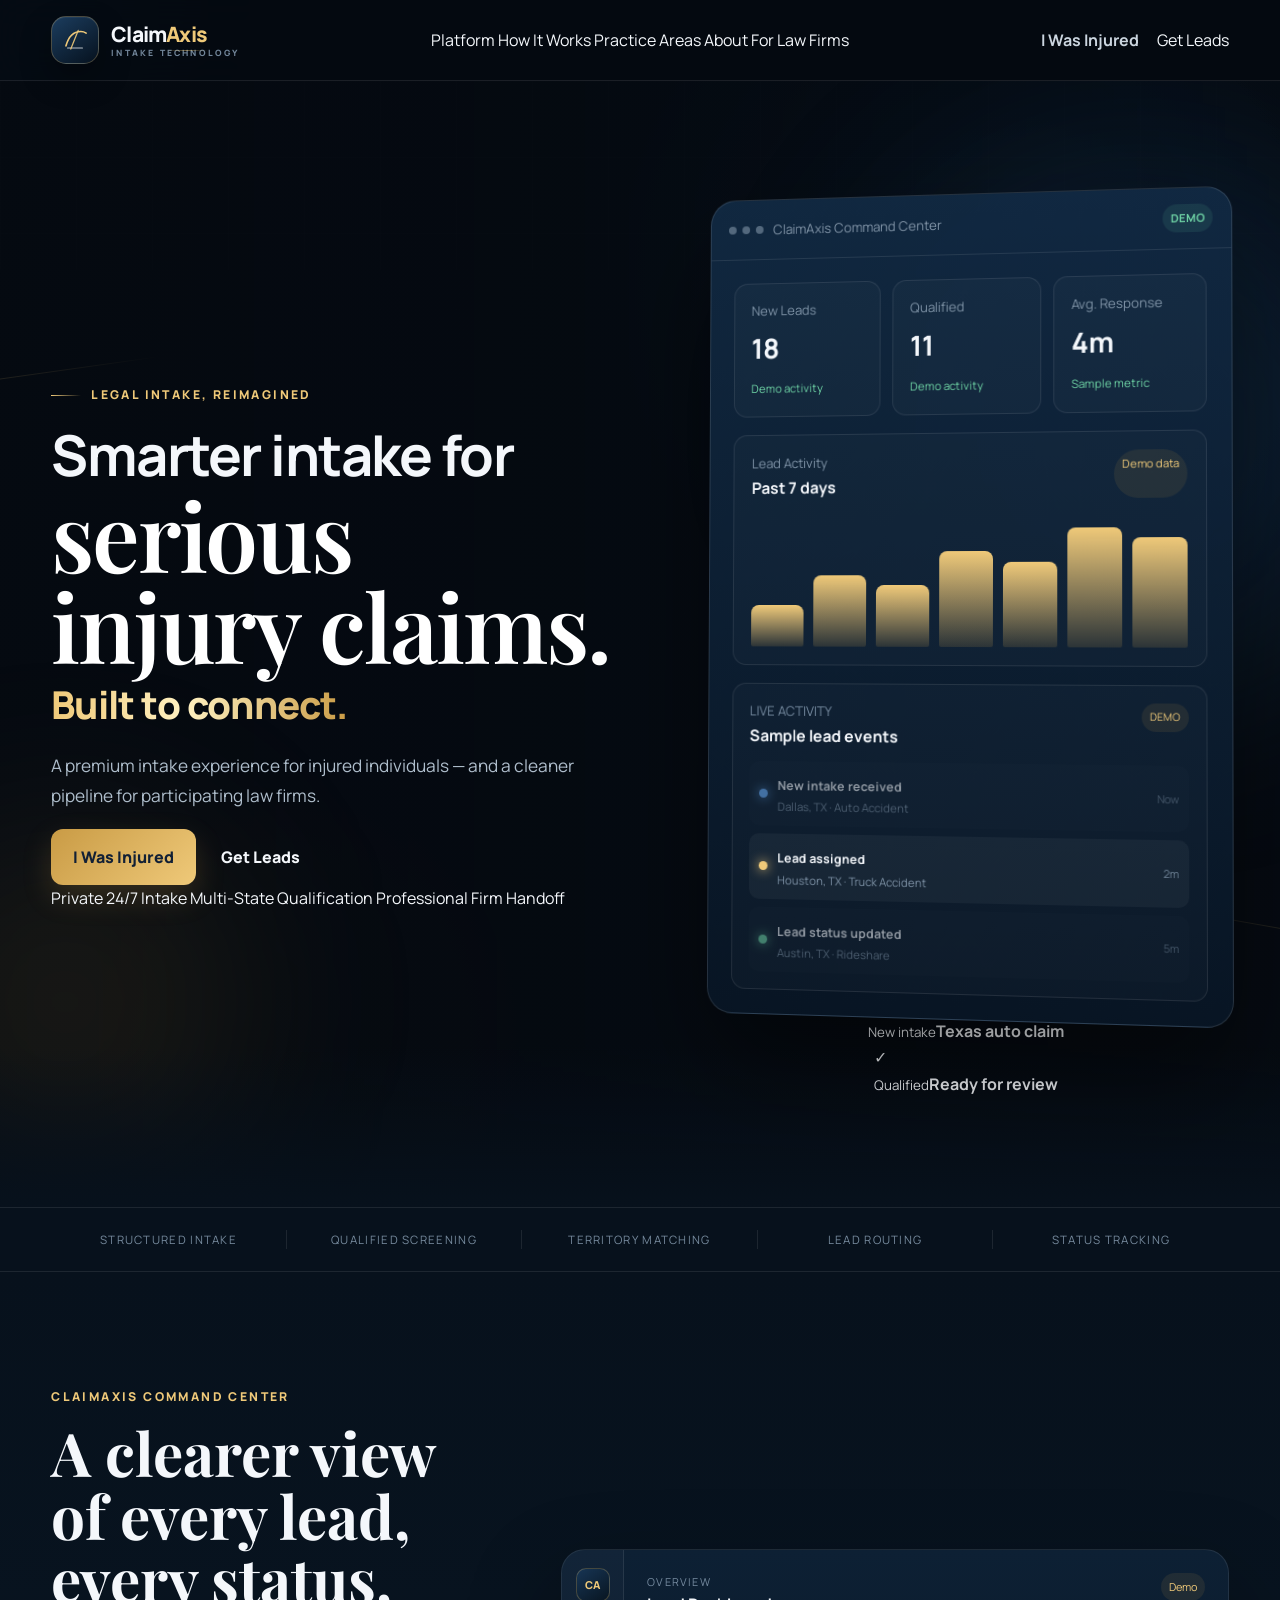
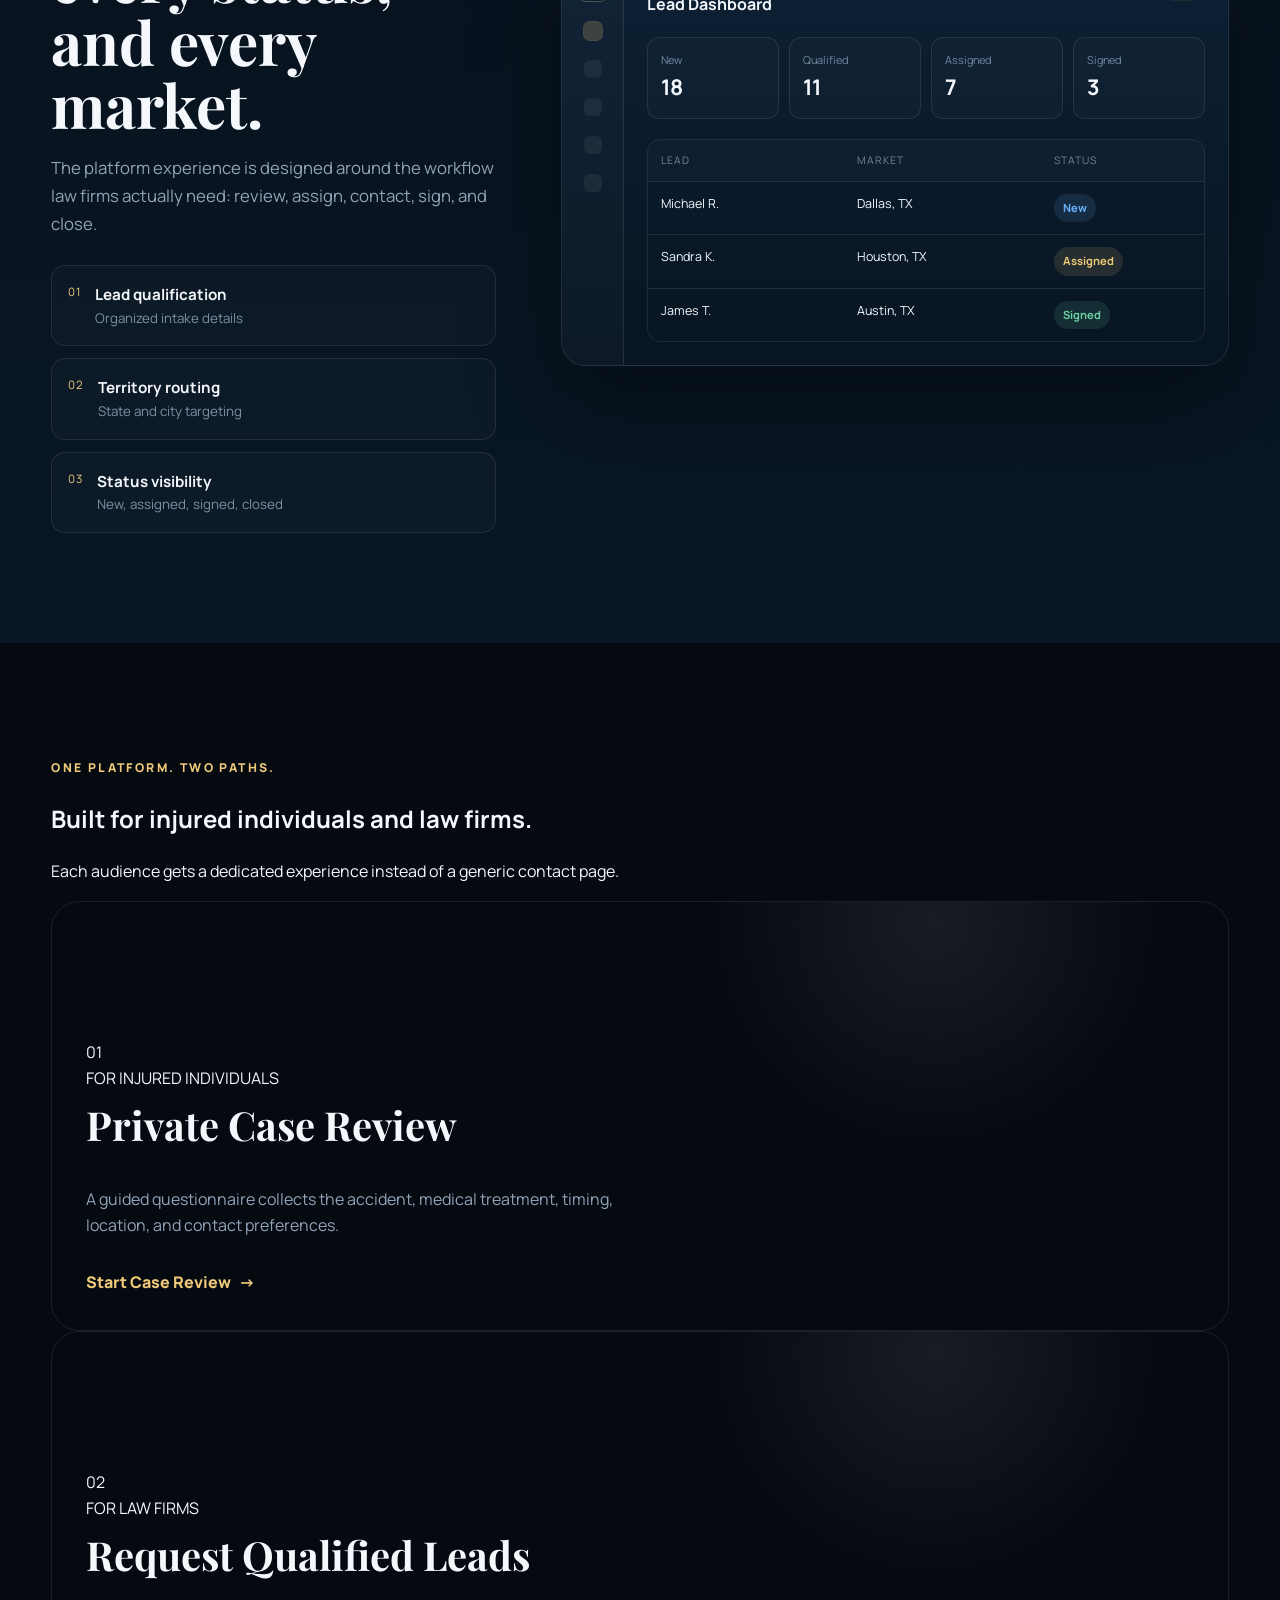
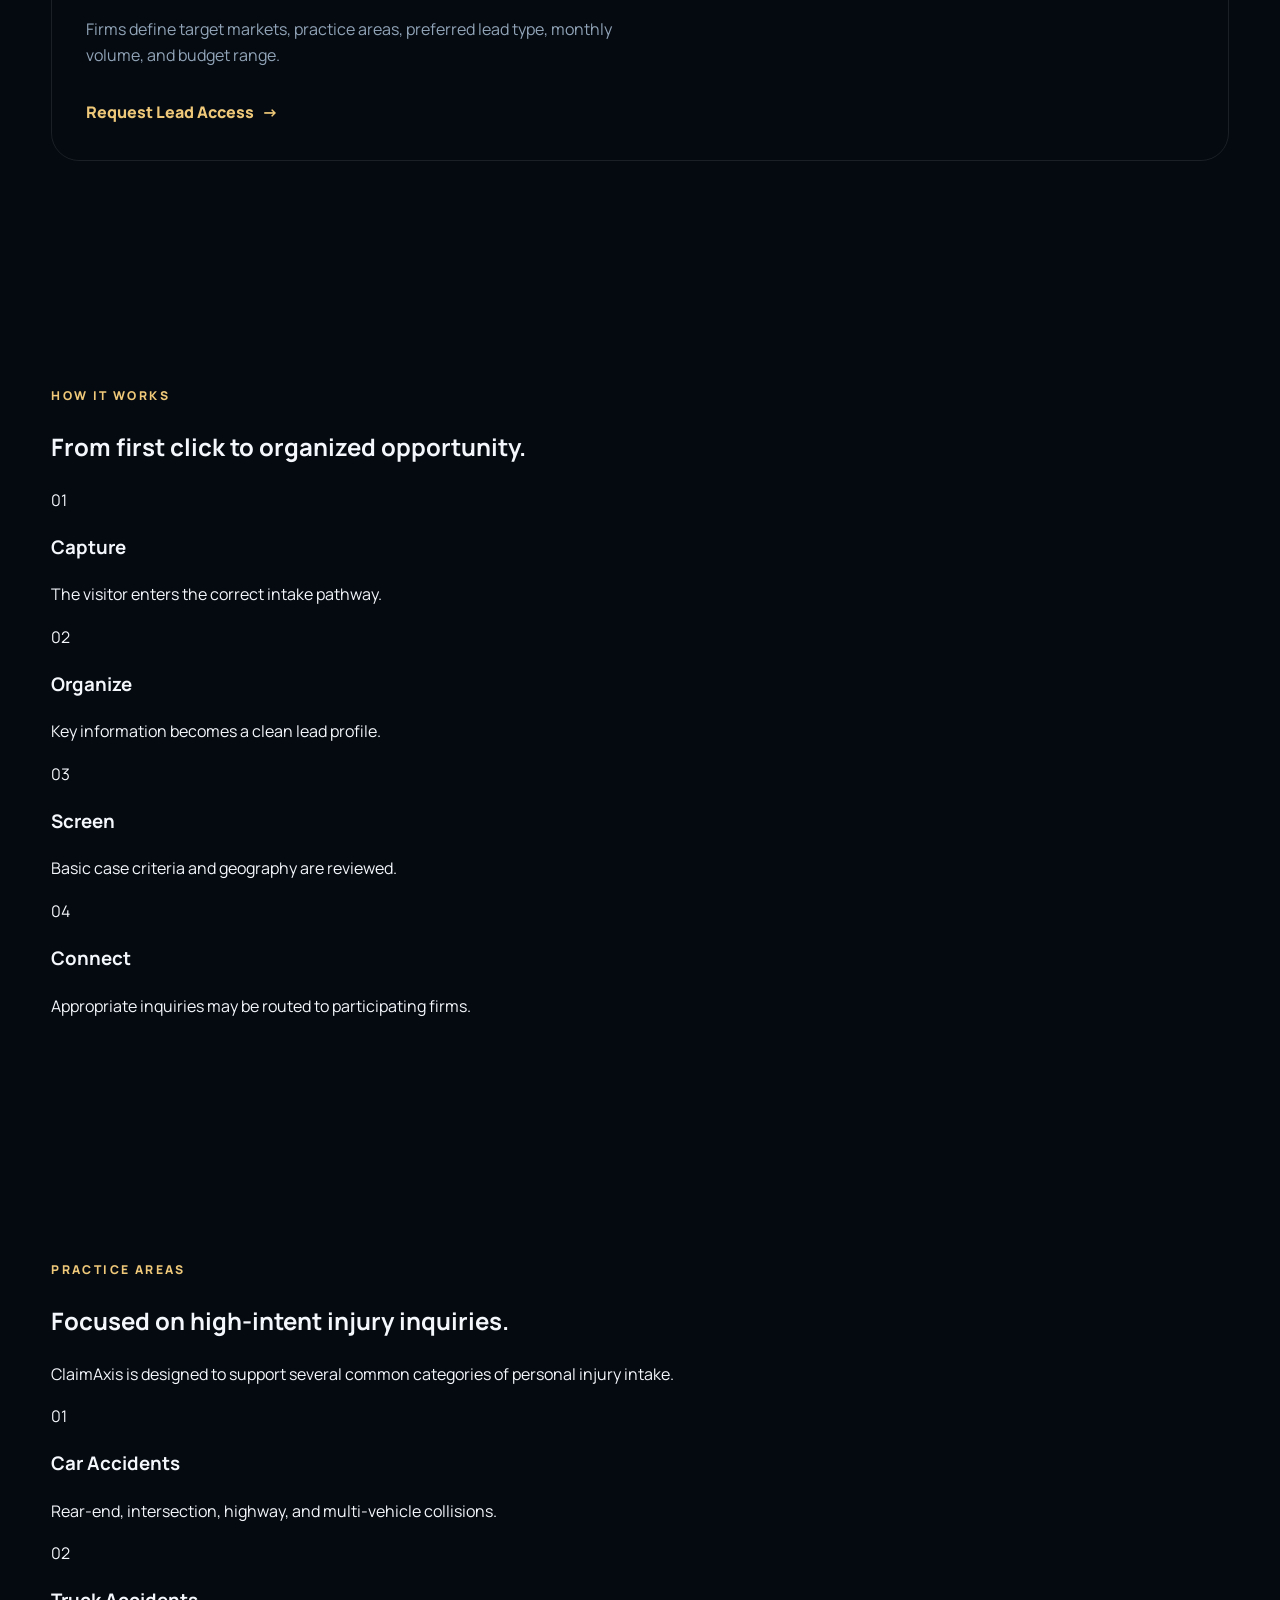
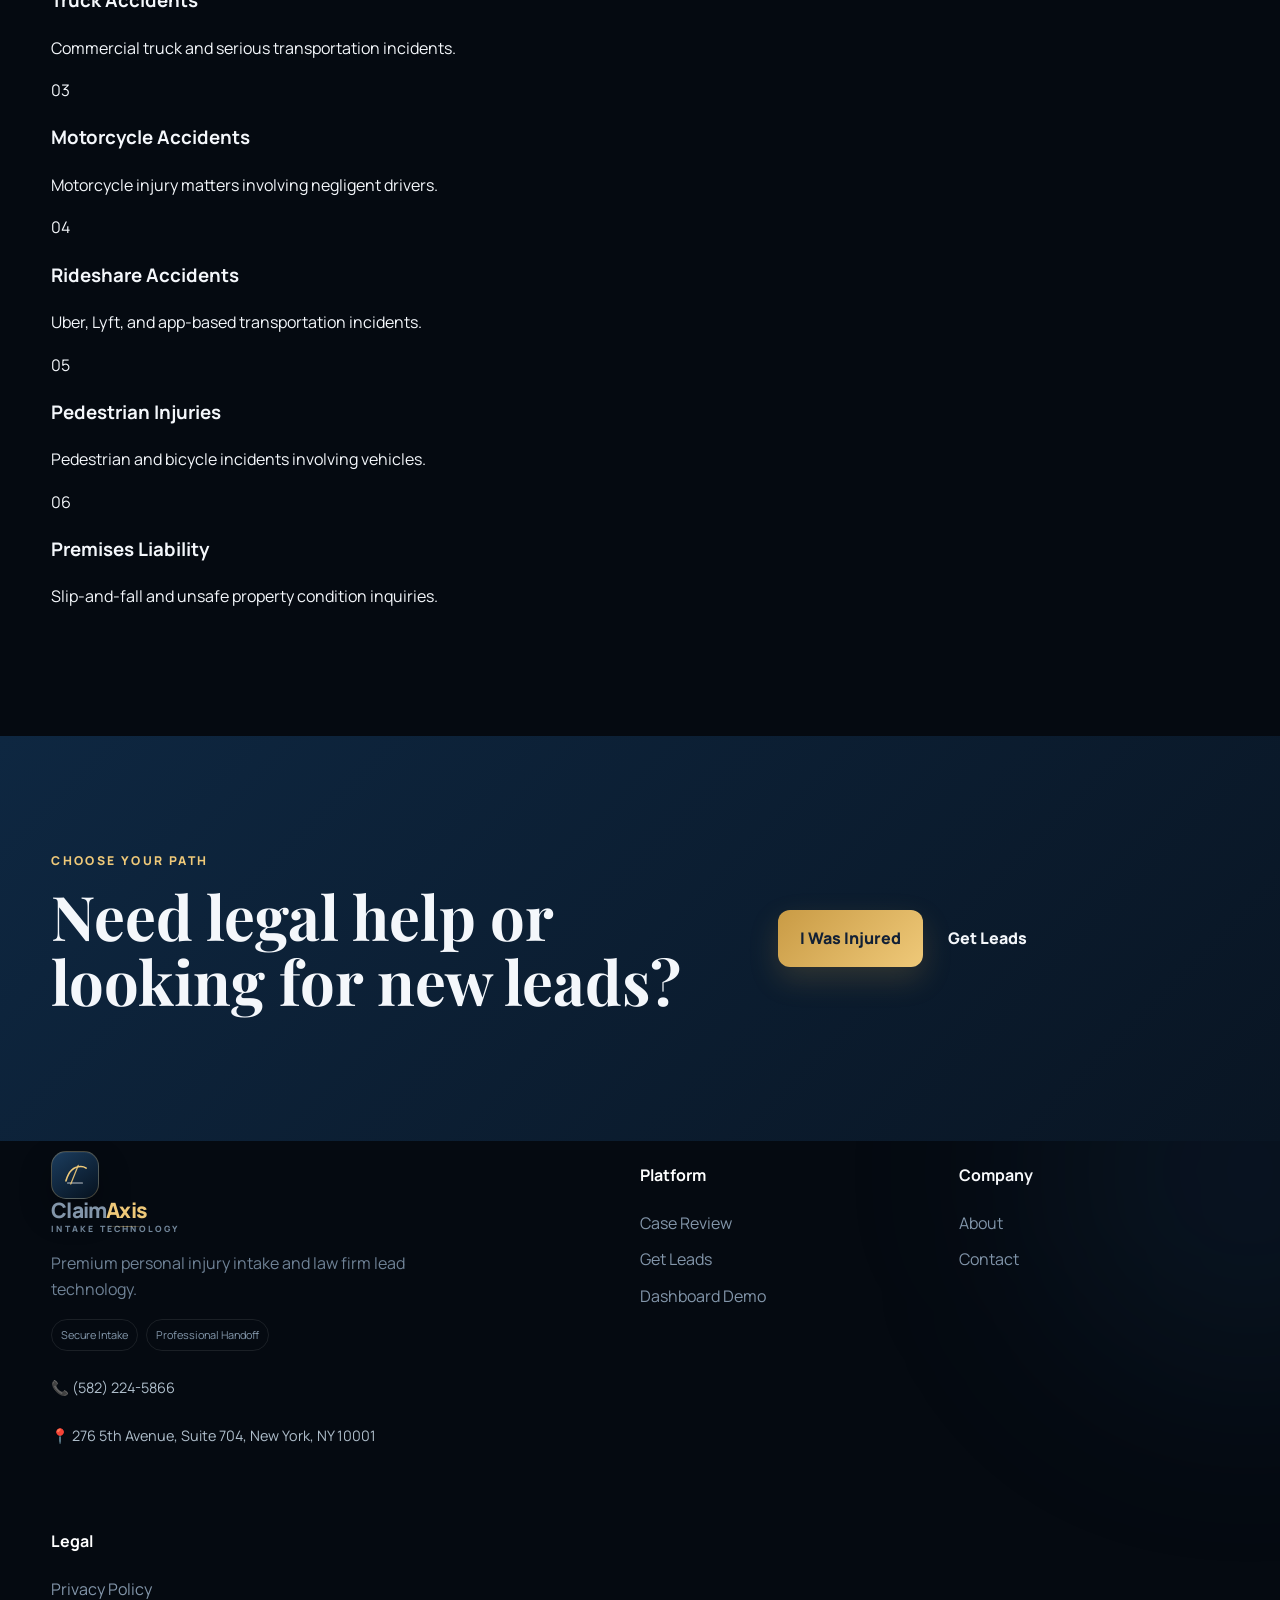
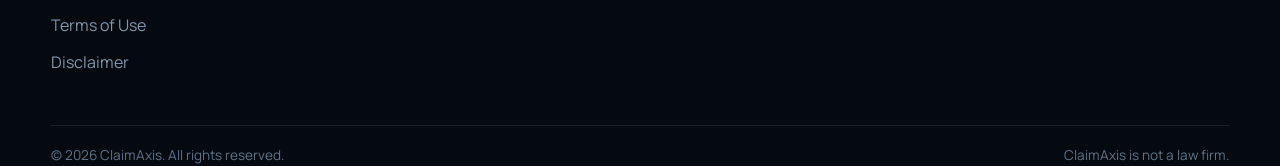
==== commit 803397e3: "Add files via upload" ====
--- a/index.html
+++ b/index.html
@@ -292,7 +292,7 @@
           <span class="brand-lockup"><span class="brand-name">Claim<span>Axis</span></span><small>INTAKE TECHNOLOGY</small></span>
         </a>
         <p>Premium personal injury intake and law firm lead technology.</p>
-        <div class="footer-badges"><span>Secure Intake</span><span>Professional Handoff</span></div>
+        <div class="footer-badges"><span>Secure Intake</span><span>Professional Handoff</span></div><div class="footer-contact-mini"><a href="tel:+15822245866">📞 (582) 224-5866</a><a href="https://www.google.com/maps/search/?api=1&query=276+5th+Avenue+Suite+704+New+York+NY+10001" target="_blank" rel="noopener">📍 276 5th Avenue, Suite 704, New York, NY 10001</a></div>
       </div>
       <div><h4>Platform</h4><a href="case-review.html">Case Review</a><a href="get-leads.html">Get Leads</a><a href="dashboard.html">Dashboard Demo</a></div>
       <div><h4>Company</h4><a href="about.html">About</a><a href="contact.html">Contact</a></div>
--- a/styles.css
+++ b/styles.css
@@ -993,3 +993,14 @@
 .office-map-wrap{overflow:hidden;min-height:360px;border:1px solid var(--line);border-radius:22px;background:#08131f;box-shadow:0 28px 70px rgba(0,0,0,.28)}.office-map-wrap iframe{display:block;width:100%;height:400px;border:0;filter:saturate(.75) contrast(1.02)}
 .contact-map-section{padding:0 0 72px}.contact-map-section .office-map-wrap{min-height:430px}.contact-map-section iframe{height:430px}
 @media(max-width:820px){.language-switch{padding:7px 9px}.office-location-section{padding:44px 0}.office-location-grid{grid-template-columns:1fr;gap:22px}.office-location-copy{text-align:center}.office-location-copy>p{margin-inline:auto}.office-address-link{text-align:left}.map-button{justify-content:center}.office-map-wrap,.office-map-wrap iframe{min-height:300px;height:300px}.contact-map-section{padding-bottom:44px}}
+
+/* ClaimAxis final display-only refinements */
+#stepLabel{display:none!important}
+.language-switch{white-space:nowrap}
+.language-switch .language-globe{font-size:.92rem;line-height:1}
+.language-switch .language-divider{margin:0 1px;color:#526577}
+.office-phone-link{display:inline-flex;align-items:center;gap:8px;margin:10px 0 14px;color:var(--gold2,#e0b45e);font-weight:800;text-decoration:none}
+.office-phone-link:hover{text-decoration:underline}
+.footer-contact-mini{display:grid;gap:7px;margin-top:16px}
+.footer-contact-mini a{color:#aebdca;text-decoration:none;font-size:.9rem;line-height:1.5}
+.footer-contact-mini a:hover{color:var(--gold2,#e0b45e)}
